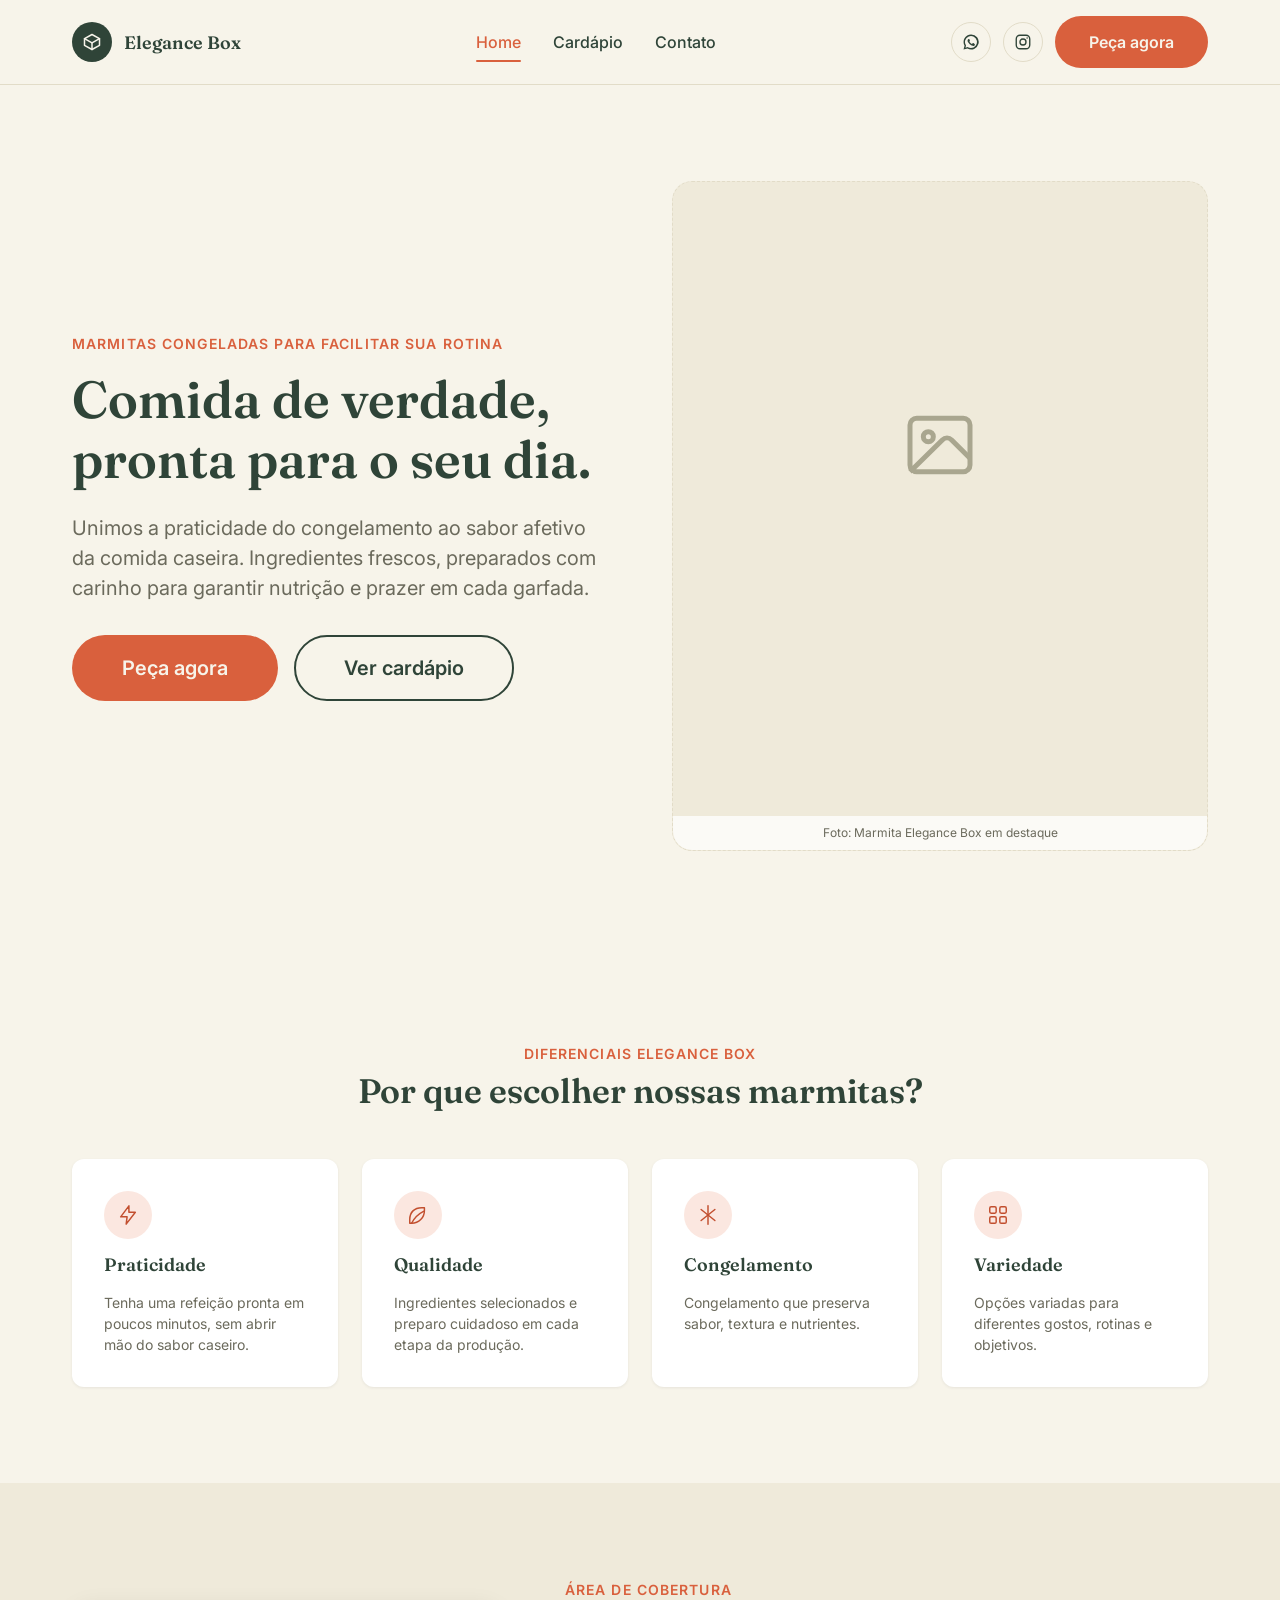
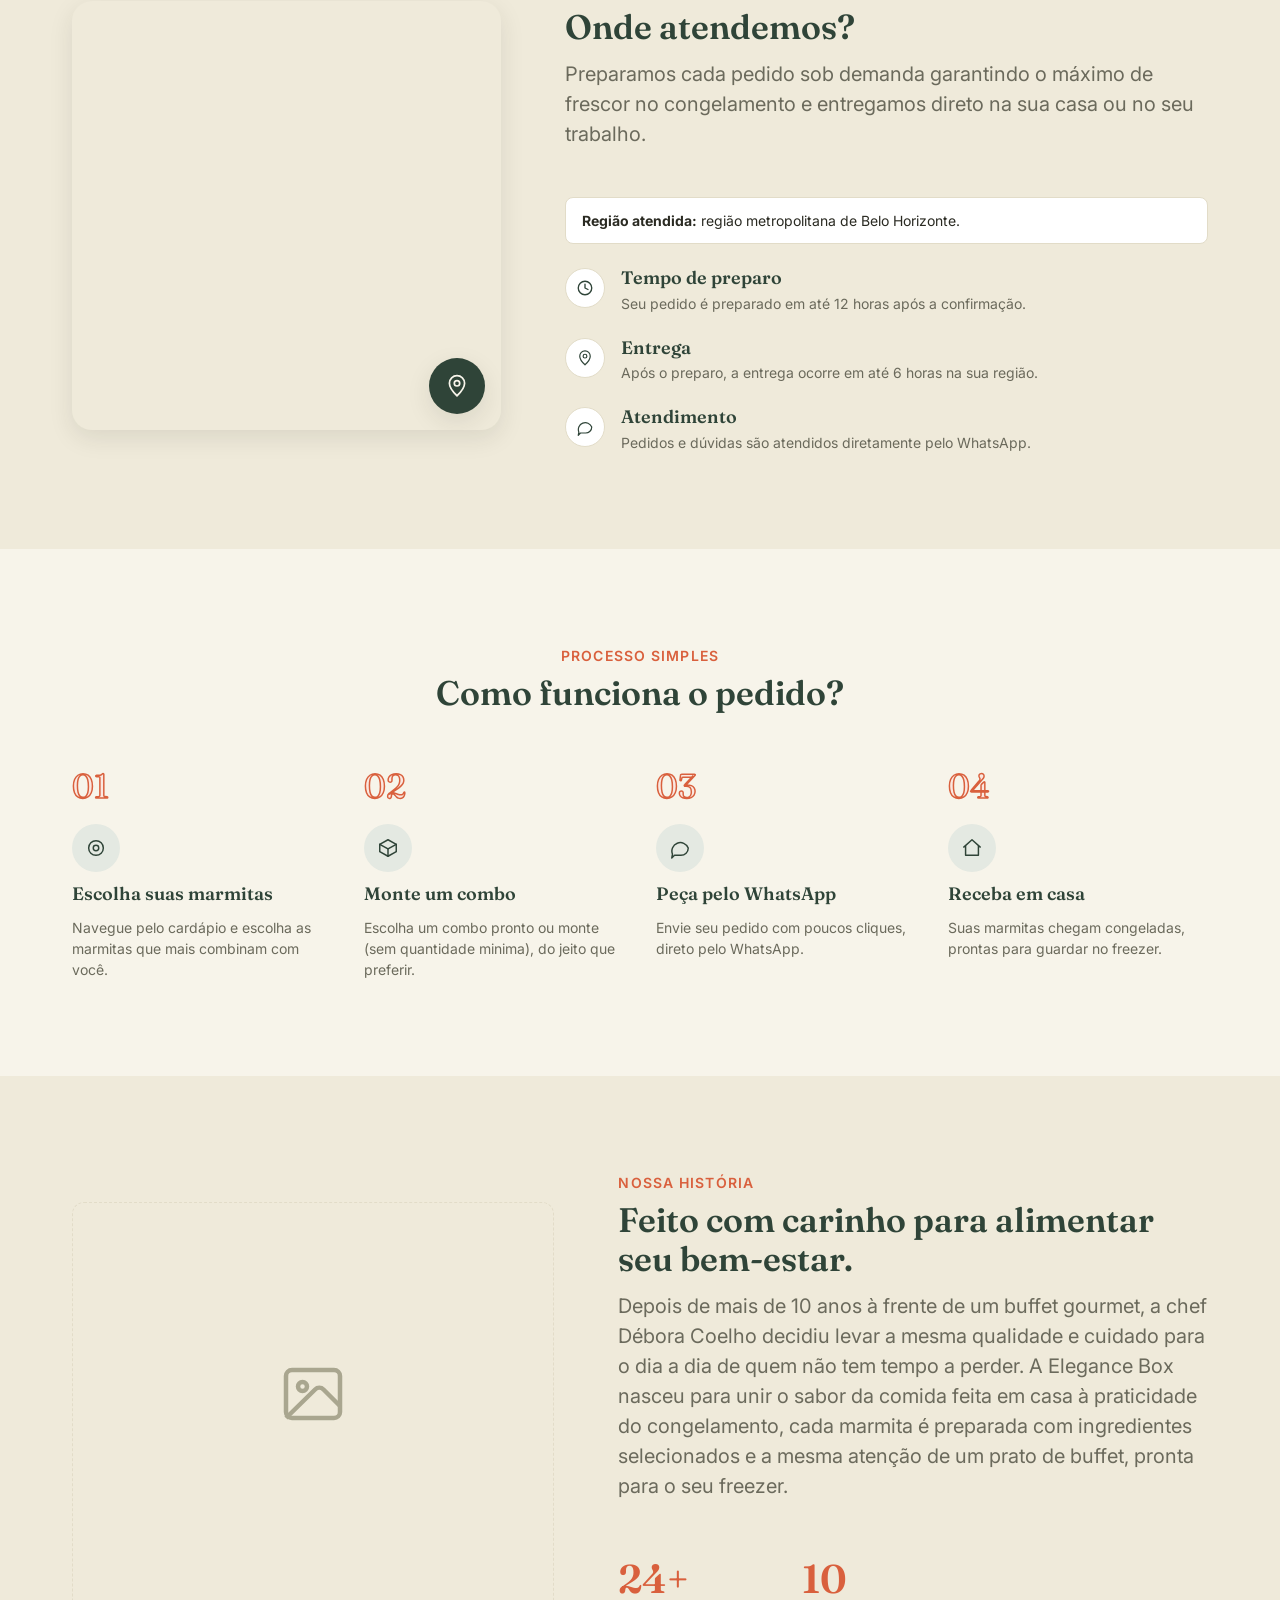
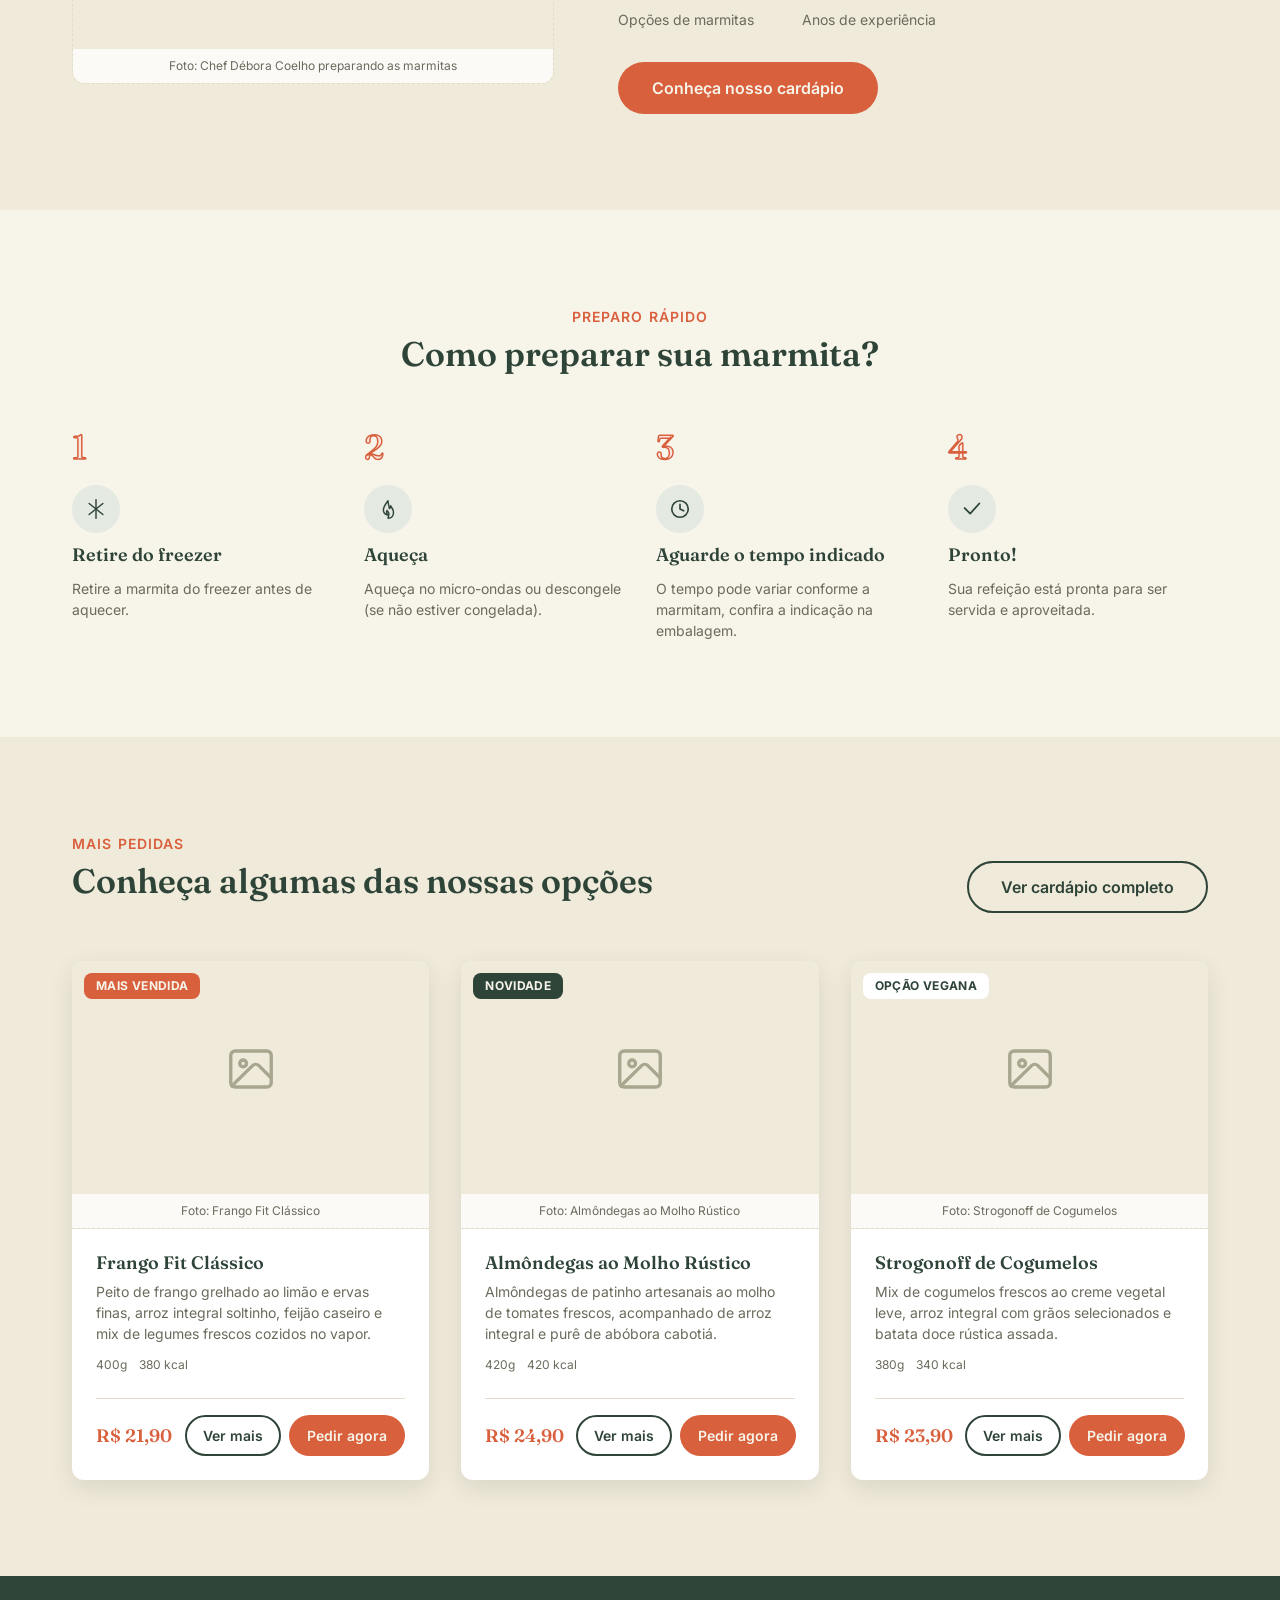
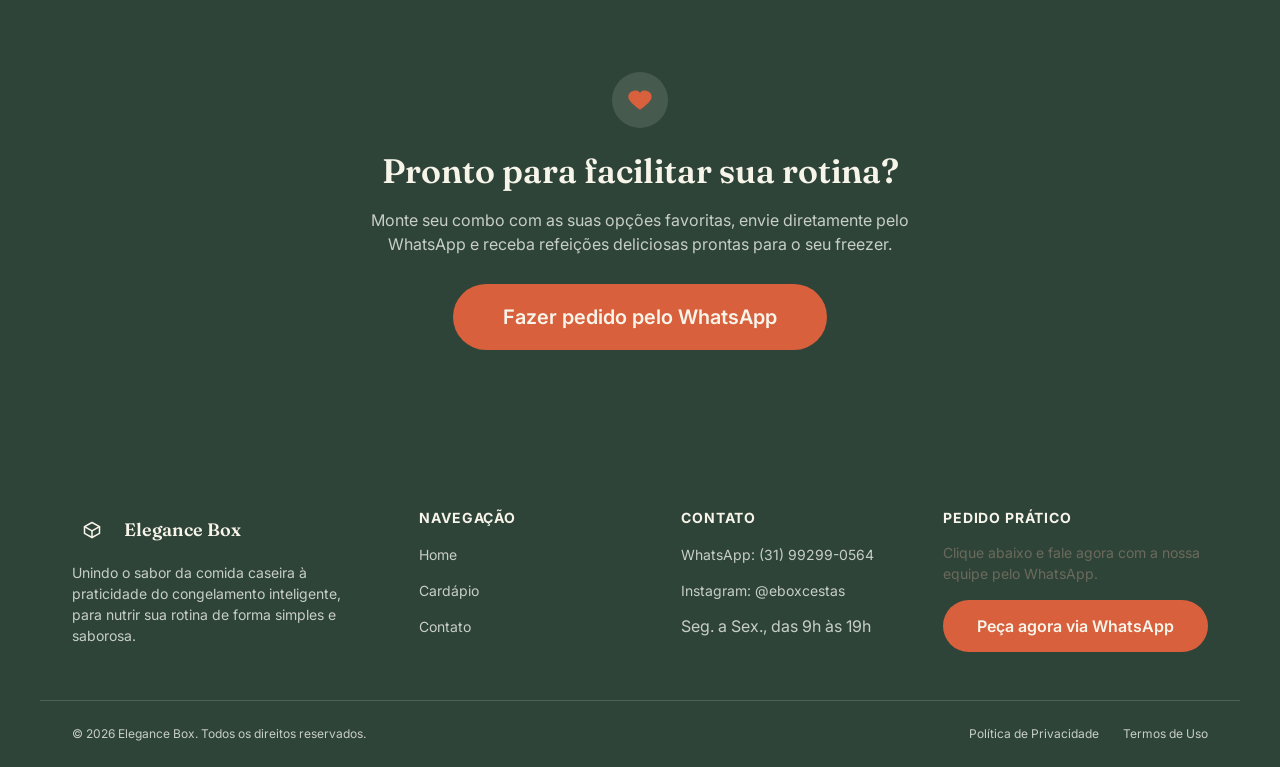
==== index.html @ ef8cdcfc "Inicialização" ====
<!DOCTYPE html>
<html lang="pt-BR">

<head>
  <meta charset="UTF-8" />
  <meta name="viewport" content="width=device-width, initial-scale=1.0" />
  <title>Elegance Box | Marmitas Congeladas Gourmet</title>
  <meta name="description"
    content="Marmitas congeladas gourmet, prontas em minutos. Monte seu combo e peça pelo WhatsApp." />

  <!-- Ícone da aba do navegador: SVG embutido (quadrado verde da marca
         com o glifo da caixa), evita precisar de um arquivo favicon.ico à parte -->
  <link rel="icon" type="image/svg+xml"
    href="data:image/svg+xml,%3Csvg xmlns='http://www.w3.org/2000/svg' viewBox='0 0 24 24'%3E%3Crect width='24' height='24' rx='6' fill='%232F4438'/%3E%3Cpath d='M5 8.5l7-4 7 4-7 4-7-4Z' fill='none' stroke='%23F7F4EA' stroke-width='1.6' stroke-linejoin='round'/%3E%3Cpath d='M5 8.5v7l7 4 7-4v-7' fill='none' stroke='%23F7F4EA' stroke-width='1.6' stroke-linejoin='round'/%3E%3C/svg%3E" />

  <!-- Fontes do projeto: Fraunces (títulos) + Inter (corpo/UI) — ver
         css/variables.css para a definição de --font-display/--font-body -->
  <link rel="preconnect" href="https://fonts.googleapis.com" />
  <link rel="preconnect" href="https://fonts.gstatic.com" crossorigin />
  <link
    href="https://fonts.googleapis.com/css2?family=Fraunces:opsz,wght@9..144,500;9..144,600;9..144,700&family=Inter:wght@400;500;600;700&display=swap"
    rel="stylesheet" />

  <!-- Ordem importa: reset > variáveis > estilos globais > estilos
         específicos da Home -->
  <link rel="stylesheet" href="css/reset.css" />
  <link rel="stylesheet" href="css/variables.css" />
  <link rel="stylesheet" href="css/global.css" />
  <link rel="stylesheet" href="css/home.css" />
</head>

<body>
  <!-- Link de acessibilidade: só aparece quando recebe foco via Tab,
         permitindo pular o header repetido e ir direto para o conteúdo -->
  <a class="skip-link" href="#main-content">Pular para o conteúdo</a>

  <!-- ==================================================================
         HEADER GLOBAL
         Cabeçalho fixo (sticky) com logo, navegação, ícones de contato,
         CTA de pedido e o botão do menu mobile. Este bloco é idêntico nas
         3 páginas do site (index.html / cardapio.html / contato.html); o
         link ativo é aplicado via JS em main.js (EB.nav.highlightActiveLink).
         ================================================================== -->
  <header class="site-header">
    <div class="container site-header__inner">
      <!-- Marca: ícone + nome, sempre linkando para a Home -->
      <a href="index.html" class="logo">
        <span class="logo__icon" aria-hidden="true">
          <svg viewBox="0 0 24 24" fill="none" stroke="currentColor" stroke-width="1.8" stroke-linecap="round"
            stroke-linejoin="round">
            <path d="M3 8l9-5 9 5-9 5-9-5Z" />
            <path d="M3 8v8l9 5 9-5V8" />
            <path d="M12 13v8" />
          </svg>
        </span>
        <span class="logo__text">Elegance Box</span>
      </a>

      <!-- Navegação principal (visível a partir do desktop; escondida em
             tablet/mobile via media query em global.css) -->
      <nav class="site-nav" aria-label="Navegação principal">
        <ul class="site-nav__list">
          <li><a href="index.html" class="nav-link" data-nav-link>Home</a></li>
          <li><a href="cardapio.html" class="nav-link" data-nav-link>Cardápio</a></li>
          <li><a href="contato.html" class="nav-link" data-nav-link>Contato</a></li>
        </ul>
      </nav>

      <!-- Ícones sociais + CTA de pedido (desktop) -->
      <div class="site-header__actions">
        <a class="icon-btn" href="https://wa.me/55992990564" target="_blank" rel="noopener" title="Falar no WhatsApp"
          aria-label="Falar no WhatsApp" data-wa-cta
          data-wa-message="Olá! Gostaria de fazer um pedido de marmitas Elegance Box.">
          <svg viewBox="0 0 24 24" fill="currentColor" aria-hidden="true">
            <path
              d="M12 2a10 10 0 0 0-8.6 15L2 22l5.2-1.4A10 10 0 1 0 12 2Zm0 18a8 8 0 0 1-4.1-1.1l-.3-.2-3 .8.8-2.9-.2-.3A8 8 0 1 1 12 20Zm4.4-5.8c-.2-.1-1.4-.7-1.6-.8-.2-.1-.4-.1-.5.1s-.6.8-.7.9-.3.2-.5.1a6.5 6.5 0 0 1-3.2-2.8c-.2-.4.2-.4.6-1.2.1-.2 0-.4 0-.5s-.5-1.2-.7-1.6-.4-.4-.5-.4h-.5a.9.9 0 0 0-.6.3 2.7 2.7 0 0 0-.8 2 4.7 4.7 0 0 0 1 2.5 10.6 10.6 0 0 0 4.4 3.9c1.6.6 2.2.7 2.7.6a2.3 2.3 0 0 0 1.5-1.1 1.9 1.9 0 0 0 .1-1.1c-.1-.1-.2-.2-.4-.3Z" />
          </svg>
        </a>
        <a class="icon-btn" href="https://www.instagram.com/eboxcestas?utm_source=ig_web_button_share_sheet&igsh=ZDNlZDc0MzIxNw==&igsi=ZDNlZDc0MzIxNw==" target="_blank" rel="noopener"
          title="Ver Instagram" aria-label="Ver Instagram">
          <svg viewBox="0 0 24 24" fill="none" stroke="currentColor" stroke-width="1.8" aria-hidden="true">
            <rect x="3" y="3" width="18" height="18" rx="5" />
            <circle cx="12" cy="12" r="4" />
            <circle cx="17.5" cy="6.5" r="1" fill="currentColor" stroke="none" />
          </svg>
        </a>
        <a class="btn btn--primary" href="https://wa.me/55992990564" target="_blank" rel="noopener" data-wa-cta
          data-wa-message="Olá! Gostaria de fazer um pedido de marmitas Elegance Box.">
          Peça agora
        </a>
      </div>

      <!-- Botão hambúrguer: só visível em tablet/mobile. aria-expanded é
             atualizado via JS (EB.menu, em main.js) conforme o menu abre/fecha -->
      <button type="button" class="mobile-menu-toggle" id="mobileMenuToggle" aria-label="Abrir menu"
        aria-expanded="false" aria-controls="mobileMenu">
        <svg viewBox="0 0 24 24" fill="none" stroke="currentColor" stroke-width="2" stroke-linecap="round"
          aria-hidden="true">
          <line x1="3" y1="6" x2="21" y2="6" />
          <line x1="3" y1="12" x2="21" y2="12" />
          <line x1="3" y1="18" x2="21" y2="18" />
        </svg>
      </button>
    </div>
  </header>

  <main id="main-content">
    <!-- ================================================================
           HERO
           Primeira seção visível da Home: título de impacto, texto de
           apoio, dois CTAs (WhatsApp direto + ver cardápio) e uma foto
           grande da marmita em destaque (placeholder até a foto real).
           ================================================================ -->
    <section class="hero">
      <div class="container hero__inner">
        <div class="hero__content">
          <span class="hero__eyebrow">Marmitas congeladas para facilitar sua rotina</span>
          <h1 class="hero__title">Comida de verdade, pronta para o seu dia.</h1>
          <p class="hero__lead">
            Unimos a praticidade do congelamento ao sabor afetivo da comida caseira. Ingredientes
            frescos, preparados com carinho para garantir nutrição e prazer em cada garfada.
          </p>
          <div class="hero__actions">
            <a class="btn btn--primary btn--lg" href="https://wa.me/55992990564" target="_blank" rel="noopener"
              data-wa-cta data-wa-message="Olá! Gostaria de fazer um pedido de marmitas Elegance Box.">
              Peça agora
            </a>
            <a class="btn btn--outline btn--lg" href="cardapio.html">Ver cardápio</a>
          </div>
        </div>
        <div class="hero__media">
          <div class="media-placeholder media-placeholder--hero">
            <span class="media-placeholder__label">Foto: Marmita Elegance Box em destaque</span>
          </div>
        </div>
      </div>
    </section>

    <!-- ================================================================
           BENEFÍCIOS
           4 cards curtos reforçando os principais diferenciais da marca,
           logo após o Hero — reduz a "distância" entre o interesse do
           usuário e o entendimento do porquê escolher a Elegance Box.
           ================================================================ -->
    <section class="section benefits">
      <div class="container">
        <div class="section-header section-header--center">
          <span class="section-header__eyebrow">Diferenciais Elegance Box</span>
          <h2 class="section-header__title">Por que escolher nossas marmitas?</h2>
        </div>

        <div class="benefits__grid">
          <article class="benefit-card">
            <span class="benefit-card__icon" aria-hidden="true">
              <svg viewBox="0 0 24 24" fill="none" stroke="currentColor" stroke-width="1.6" stroke-linecap="round"
                stroke-linejoin="round">
                <polygon points="13 2 4 14 11 14 10 22 20 9 13 9 13 2" />
              </svg>
            </span>
            <h3 class="benefit-card__title">Praticidade</h3>
            <p class="benefit-card__text">Tenha uma refeição pronta em poucos minutos, sem abrir mão do sabor caseiro.
            </p>
          </article>

          <article class="benefit-card">
            <span class="benefit-card__icon" aria-hidden="true">
              <svg viewBox="0 0 24 24" fill="none" stroke="currentColor" stroke-width="1.6" stroke-linecap="round"
                stroke-linejoin="round">
                <path d="M5 21c8 0 14-6 14-14V4h-3C8 4 3 9 3 17v4Z" />
                <path d="M5 21c3-6 7-10 13-13" />
              </svg>
            </span>
            <h3 class="benefit-card__title">Qualidade</h3>
            <p class="benefit-card__text">Ingredientes selecionados e preparo cuidadoso em cada etapa da produção.</p>
          </article>

          <article class="benefit-card">
            <span class="benefit-card__icon" aria-hidden="true">
              <svg viewBox="0 0 24 24" fill="none" stroke="currentColor" stroke-width="1.6" stroke-linecap="round">
                <line x1="12" y1="2" x2="12" y2="22" />
                <line x1="4.5" y1="6" x2="19.5" y2="18" />
                <line x1="19.5" y1="6" x2="4.5" y2="18" />
              </svg>
            </span>
            <h3 class="benefit-card__title">Congelamento</h3>
            <p class="benefit-card__text">Congelamento que preserva sabor, textura e nutrientes.</p>
          </article>

          <article class="benefit-card">
            <span class="benefit-card__icon" aria-hidden="true">
              <svg viewBox="0 0 24 24" fill="none" stroke="currentColor" stroke-width="1.6" stroke-linecap="round"
                stroke-linejoin="round">
                <rect x="3" y="3" width="7" height="7" rx="1.5" />
                <rect x="14" y="3" width="7" height="7" rx="1.5" />
                <rect x="3" y="14" width="7" height="7" rx="1.5" />
                <rect x="14" y="14" width="7" height="7" rx="1.5" />
              </svg>
            </span>
            <h3 class="benefit-card__title">Variedade</h3>
            <p class="benefit-card__text">Opções variadas para diferentes gostos, rotinas e objetivos.</p>
          </article>
        </div>
      </div>
    </section>

    <!-- ================================================================
           ONDE ATENDEMOS
           Explica a região de cobertura e os prazos de preparo/entrega.
           O bloco ilustrativo à esquerda é decorativo (não uma foto real),
           por isso é construído com CSS/SVG em vez de media-placeholder.
           ================================================================ -->
    <section class="section section--alt coverage">
      <div class="container coverage__inner">
        <div class="coverage__map">
          <!-- Mapa real da região atendida, via embed público do Google
               Maps (não exige chave de API nem cadastro). Para trocar a
               região exibida, basta editar o texto depois de "q=" na URL
               abaixo. -->
          <iframe
            class="coverage__map-frame"
            src="https://maps.google.com/maps?q=Regi%C3%A3o%20Metropolitana%20de%20Belo%20Horizonte%2C%20MG&z=10&output=embed"
            title="Mapa da região metropolitana de Belo Horizonte, área atendida pela Elegance Box"
            loading="lazy"
            referrerpolicy="no-referrer-when-downgrade"
          ></iframe>
          <span class="coverage__pin" aria-hidden="true">
            <svg viewBox="0 0 24 24" fill="none" stroke="currentColor" stroke-width="1.6" stroke-linecap="round"
              stroke-linejoin="round">
              <path d="M12 21s-7-6.5-7-11.5A7 7 0 0 1 19 9.5C19 14.5 12 21 12 21Z" />
              <circle cx="12" cy="9.5" r="2.5" />
            </svg>
          </span>
        </div>

        <div class="coverage__content">
          <div class="section-header">
            <span class="section-header__eyebrow">Área de Cobertura</span>
            <h2 class="section-header__title">Onde atendemos?</h2>
            <p class="section-header__subtitle">
              Preparamos cada pedido sob demanda garantindo o máximo de frescor no congelamento e entregamos
              direto na sua casa ou no seu trabalho.
            </p>
          </div>

          <!-- Placeholder: região a confirmar com o cliente antes da publicação -->
          <p class="coverage__region">
            <strong>Região atendida:</strong> região metropolitana de Belo Horizonte.
          </p>

          <div class="coverage__info-grid">
            <div class="coverage__info-item">
              <span class="coverage__info-icon" aria-hidden="true">
                <svg viewBox="0 0 24 24" fill="none" stroke="currentColor" stroke-width="1.8" stroke-linecap="round"
                  stroke-linejoin="round">
                  <circle cx="12" cy="12" r="9" />
                  <polyline points="12 7 12 12 16 14" />
                </svg>
              </span>
              <div>
                <h3 class="coverage__info-title">Tempo de preparo</h3>
                <p class="coverage__info-text">Seu pedido é preparado em até 12 horas após a confirmação.</p>
              </div>
            </div>

            <div class="coverage__info-item">
              <span class="coverage__info-icon" aria-hidden="true">
                <svg viewBox="0 0 24 24" fill="none" stroke="currentColor" stroke-width="1.6" stroke-linecap="round"
                  stroke-linejoin="round">
                  <path d="M12 21s-7-6.5-7-11.5A7 7 0 0 1 19 9.5C19 14.5 12 21 12 21Z" />
                  <circle cx="12" cy="9.5" r="2.5" />
                </svg>
              </span>
              <div>
                <h3 class="coverage__info-title">Entrega</h3>
                <p class="coverage__info-text">Após o preparo, a entrega ocorre em até 6 horas na sua região.</p>
              </div>
            </div>

            <div class="coverage__info-item">
              <span class="coverage__info-icon" aria-hidden="true">
                <svg viewBox="0 0 24 24" fill="none" stroke="currentColor" stroke-width="1.6" stroke-linecap="round"
                  stroke-linejoin="round">
                  <path d="M21 12a8 8 0 0 1-8 8H6l-3 3 .8-4.2A8 8 0 1 1 21 12Z" />
                </svg>
              </span>
              <div>
                <h3 class="coverage__info-title">Atendimento</h3>
                <p class="coverage__info-text">Pedidos e dúvidas são atendidos diretamente pelo <a
                    href="URL_AQUI">WhatsApp</a>.</p>
              </div>
            </div>
          </div>
        </div>
      </div>
    </section>

    <!-- ================================================================
           COMO FUNCIONA
           4 passos numerados explicando o processo de compra, para reduzir
           qualquer dúvida do usuário sobre "como eu compro isso".
           ================================================================ -->
    <section class="section how-it-works">
      <div class="container">
        <div class="section-header section-header--center">
          <span class="section-header__eyebrow">Processo Simples</span>
          <h2 class="section-header__title">Como funciona o pedido?</h2>
        </div>

        <div class="steps-grid">
          <article class="step-card">
            <span class="step-card__number" aria-hidden="true">01</span>
            <span class="step-card__icon" aria-hidden="true">
              <svg viewBox="0 0 24 24" fill="none" stroke="currentColor" stroke-width="1.6" stroke-linecap="round"
                stroke-linejoin="round">
                <circle cx="12" cy="12" r="8" />
                <circle cx="12" cy="12" r="3" />
              </svg>
            </span>
            <h3 class="step-card__title">Escolha suas marmitas</h3>
            <p class="step-card__text">Navegue pelo cardápio e escolha as marmitas que mais combinam com você.</p>
          </article>

          <article class="step-card">
            <span class="step-card__number" aria-hidden="true">02</span>
            <span class="step-card__icon" aria-hidden="true">
              <svg viewBox="0 0 24 24" fill="none" stroke="currentColor" stroke-width="1.6" stroke-linecap="round"
                stroke-linejoin="round">
                <path d="M3 8l9-5 9 5-9 5-9-5Z" />
                <path d="M3 8v8l9 5 9-5V8" />
                <path d="M12 13v8" />
              </svg>
            </span>
            <h3 class="step-card__title">Monte um combo</h3>
            <p class="step-card__text">Escolha um combo pronto ou monte (sem quantidade minima), do jeito que preferir.
            </p>
          </article>

          <article class="step-card">
            <span class="step-card__number" aria-hidden="true">03</span>
            <span class="step-card__icon" aria-hidden="true">
              <svg viewBox="0 0 24 24" fill="none" stroke="currentColor" stroke-width="1.6" stroke-linecap="round"
                stroke-linejoin="round">
                <path d="M21 12a8 8 0 0 1-8 8H6l-3 3 .8-4.2A8 8 0 1 1 21 12Z" />
              </svg>
            </span>
            <h3 class="step-card__title">Peça pelo WhatsApp</h3>
            <p class="step-card__text">Envie seu pedido com poucos cliques, direto pelo WhatsApp.</p>
          </article>

          <article class="step-card">
            <span class="step-card__number" aria-hidden="true">04</span>
            <span class="step-card__icon" aria-hidden="true">
              <svg viewBox="0 0 24 24" fill="none" stroke="currentColor" stroke-width="1.6" stroke-linecap="round"
                stroke-linejoin="round">
                <path d="M3 11l9-8 9 8" />
                <path d="M5 10v10h14V10" />
              </svg>
            </span>
            <h3 class="step-card__title">Receba em casa</h3>
            <p class="step-card__text">Suas marmitas chegam congeladas, prontas para guardar no freezer.</p>
          </article>
        </div>
      </div>
    </section>

    <!-- ================================================================
           SOBRE A MARCA
           História da Elegance Box + indicadores numéricos + CTA para o
           cardápio. Foto ilustrativa em placeholder.
           ================================================================ -->
    <section class="section section--alt about">
      <div class="container about__inner">
        <div class="about__media">
          <div class="media-placeholder media-placeholder--square">
            <span class="media-placeholder__label">Foto: Chef Débora Coelho preparando as marmitas</span>
          </div>
        </div>

        <div class="about__content">
          <div class="section-header">
            <span class="section-header__eyebrow">Nossa História</span>
            <h2 class="section-header__title">Feito com carinho para alimentar seu bem-estar.</h2>
            <p class="section-header__subtitle">
              Depois de mais de 10 anos à frente de um buffet gourmet, a chef Débora Coelho decidiu levar a mesma
              qualidade e cuidado para o dia a dia de quem não tem tempo a perder. A Elegance Box nasceu para unir o
              sabor da comida feita em casa à praticidade do congelamento, cada marmita é preparada com
              ingredientes selecionados e a mesma atenção de um prato de buffet, pronta para o seu freezer.
            </p>
          </div>

          <div class="about__stats">
            <div class="about__stat">
              <span class="about__stat-number">24+</span>
              <span class="about__stat-label">Opções de marmitas</span>
            </div>
            <div class="about__stat">
              <span class="about__stat-number">10</span>
              <span class="about__stat-label">Anos de experiência</span>
            </div>
          </div>

          <a class="btn btn--primary" href="cardapio.html">Conheça nosso cardápio</a>
        </div>
      </div>
    </section>

    <!-- ================================================================
           COMO PREPARAR
           Explica visualmente o passo a passo de preparo (retirar do
           freezer, aquecer, aguardar, servir).
           ================================================================ -->
    <section class="section how-to-prepare">
      <div class="container">
        <div class="section-header section-header--center">
          <span class="section-header__eyebrow">Preparo Rápido</span>
          <h2 class="section-header__title">Como preparar sua marmita?</h2>
        </div>

        <div class="steps-grid">
          <article class="step-card">
            <span class="step-card__number" aria-hidden="true">1</span>
            <span class="step-card__icon" aria-hidden="true">
              <svg viewBox="0 0 24 24" fill="none" stroke="currentColor" stroke-width="1.6" stroke-linecap="round">
                <line x1="12" y1="2" x2="12" y2="22" />
                <line x1="4.5" y1="6" x2="19.5" y2="18" />
                <line x1="19.5" y1="6" x2="4.5" y2="18" />
              </svg>
            </span>
            <h3 class="step-card__title">Retire do freezer</h3>
            <p class="step-card__text">Retire a marmita do freezer antes de aquecer.</p>
          </article>

          <article class="step-card">
            <span class="step-card__number" aria-hidden="true">2</span>
            <span class="step-card__icon" aria-hidden="true">
              <svg viewBox="0 0 24 24" fill="none" stroke="currentColor" stroke-width="1.6" stroke-linecap="round"
                stroke-linejoin="round">
                <path
                  d="M12 22c4 0 6-3 6-6.5 0-3-2-4.5-3-7 0 2-1.5 3-1.5 3C13 8 12 6 12 3c-2 3-5 6-5 10a5 5 0 0 0 5 5.5c-1.5-1-2-3-1-5 .5 1.5 2 2 2 3.5S12 22 12 22Z" />
              </svg>
            </span>
            <h3 class="step-card__title">Aqueça</h3>
            <p class="step-card__text">Aqueça no micro-ondas ou descongele (se não estiver congelada).</p>
          </article>

          <article class="step-card">
            <span class="step-card__number" aria-hidden="true">3</span>
            <span class="step-card__icon" aria-hidden="true">
              <svg viewBox="0 0 24 24" fill="none" stroke="currentColor" stroke-width="1.8" stroke-linecap="round"
                stroke-linejoin="round">
                <circle cx="12" cy="12" r="9" />
                <polyline points="12 7 12 12 16 14" />
              </svg>
            </span>
            <h3 class="step-card__title">Aguarde o tempo indicado</h3>
            <p class="step-card__text">O tempo pode variar conforme a marmitam, confira a indicação na embalagem.</p>
          </article>

          <article class="step-card">
            <span class="step-card__number" aria-hidden="true">4</span>
            <span class="step-card__icon" aria-hidden="true">
              <svg viewBox="0 0 24 24" fill="none" stroke="currentColor" stroke-width="2" stroke-linecap="round"
                stroke-linejoin="round">
                <polyline points="20 6 10 17 4 11" />
              </svg>
            </span>
            <h3 class="step-card__title">Pronto!</h3>
            <p class="step-card__text">Sua refeição está pronta para ser servida e aproveitada.</p>
          </article>
        </div>
      </div>
    </section>

    <!-- ================================================================
           DESTAQUE DO CARDÁPIO
           3 marmitas em destaque, renderizadas via JS a partir da mesma
           lista de produtos usada na página Cardápio (ver js/home.js) —
           assim um preço/descrição só precisa ser atualizado em um lugar.
           ================================================================ -->
    <section class="section section--alt featured-products">
      <div class="container">
        <div class="section-header section-header--with-action">
          <div>
            <span class="section-header__eyebrow">Mais Pedidas</span>
            <h2 class="section-header__title">Conheça algumas das nossas opções</h2>
          </div>
          <a class="btn btn--outline" href="cardapio.html">Ver cardápio completo</a>
        </div>

        <!-- Preenchido dinamicamente por home.js -->
        <div class="featured-products__grid" id="featuredProductsGrid"></div>
      </div>
    </section>

    <!-- ================================================================
           CTA FINAL
           Última seção antes do footer, com o maior contraste visual da
           página (fundo verde escuro) para maximizar a conversão para o
           WhatsApp antes do usuário sair da Home.
           ================================================================ -->
    <section class="section section--dark final-cta">
      <div class="container final-cta__inner">
        <span class="final-cta__icon" aria-hidden="true">
          <svg viewBox="0 0 24 24" fill="currentColor">
            <path
              d="M12 21s-7.5-4.9-10.1-9.4C.4 8.6 1.7 5 5 4a5 5 0 0 1 7 1.6A5 5 0 0 1 19 4c3.3 1 4.6 4.6 3.1 7.6C19.5 16.1 12 21 12 21Z" />
          </svg>
        </span>
        <h2>Pronto para facilitar sua rotina?</h2>
        <p>
          Monte seu combo com as suas opções favoritas, envie diretamente pelo WhatsApp e receba refeições
          deliciosas prontas para o seu freezer.
        </p>
        <a class="btn btn--primary btn--lg" href="https://wa.me/55992990564" target="_blank" rel="noopener"
          data-wa-cta data-wa-message="Olá! Gostaria de fazer um pedido de marmitas Elegance Box.">
          Fazer pedido pelo WhatsApp
        </a>
      </div>
    </section>
  </main>

  <!-- ==================================================================
         FOOTER GLOBAL
         Presente em todas as páginas: marca, navegação, contato, CTA de
         pedido e a barra inferior com direitos autorais.
         ================================================================== -->
  <footer class="site-footer">
    <div class="container site-footer__grid">
      <!-- Bloco 1: marca -->
      <div class="footer-block">
        <a href="index.html" class="logo">
          <span class="logo__icon" aria-hidden="true">
            <svg viewBox="0 0 24 24" fill="none" stroke="currentColor" stroke-width="1.8" stroke-linecap="round"
              stroke-linejoin="round">
              <path d="M3 8l9-5 9 5-9 5-9-5Z" />
              <path d="M3 8v8l9 5 9-5V8" />
              <path d="M12 13v8" />
            </svg>
          </span>
          <span class="logo__text">Elegance Box</span>
        </a>
        <p class="footer-block__description">
          Unindo o sabor da comida caseira à praticidade do congelamento inteligente, para nutrir sua rotina de
          forma simples e saborosa.
        </p>
      </div>

      <!-- Bloco 2: navegação -->
      <div class="footer-block">
        <h3 class="footer-block__title">Navegação</h3>
        <ul class="footer-block__list">
          <li><a href="index.html">Home</a></li>
          <li><a href="cardapio.html">Cardápio</a></li>
          <li><a href="contato.html">Contato</a></li>
        </ul>
      </div>

      <!-- Bloco 3: contato -->
      <div class="footer-block">
        <h3 class="footer-block__title">Contato</h3>
        <ul class="footer-block__list">
          <li>
            <a href="https://wa.me/55992990564" target="_blank" rel="noopener" data-wa-cta
              data-wa-message="Olá! Gostaria de fazer um pedido de marmitas Elegance Box.">WhatsApp: (31) 99299-0564</a>
          </li>
          <li><a href="https://www.instagram.com/eboxcestas?utm_source=ig_web_button_share_sheet&igsh=ZDNlZDc0MzIxNw==&igsi=ZDNlZDc0MzIxNw==" target="_blank" rel="noopener">Instagram:
              @eboxcestas</a></li>
          <li>Seg. a Sex., das 9h às 19h</li>
        </ul>
      </div>

      <!-- Bloco 4: pedido -->
      <div class="footer-block">
        <h3 class="footer-block__title">Pedido Prático</h3>
        <p class="footer-block__text">Clique abaixo e fale agora com a nossa equipe pelo WhatsApp.</p>
        <a class="btn btn--primary" href="https://wa.me/55992990564" target="_blank" rel="noopener" data-wa-cta
          data-wa-message="Olá! Gostaria de fazer um pedido de marmitas Elegance Box.">
          Peça agora via WhatsApp
        </a>
      </div>
    </div>

    <!-- Barra inferior: direitos autorais + links legais placeholder -->
    <div class="container site-footer__bottom">
      <span>&copy; <span id="currentYear">2026</span> Elegance Box. Todos os direitos reservados.</span>
      <div class="site-footer__bottom-links">
        <a href="#">Política de Privacidade</a>
        <a href="#">Termos de Uso</a>
      </div>
    </div>
  </footer>

  <!-- ==================================================================
         MENU MOBILE
         Painel fullscreen exibido ao clicar no botão hambúrguer do
         header, em telas de tablet/mobile. Controlado por EB.menu (main.js).
         ================================================================== -->
  <div class="mobile-menu" id="mobileMenu" aria-hidden="true">
    <div class="mobile-menu__header">
      <a href="index.html" class="logo">
        <span class="logo__icon" aria-hidden="true">
          <svg viewBox="0 0 24 24" fill="none" stroke="currentColor" stroke-width="1.8" stroke-linecap="round"
            stroke-linejoin="round">
            <path d="M3 8l9-5 9 5-9 5-9-5Z" />
            <path d="M3 8v8l9 5 9-5V8" />
            <path d="M12 13v8" />
          </svg>
        </span>
        <span class="logo__text">Elegance Box</span>
      </a>
      <button type="button" class="icon-btn mobile-menu__close" id="mobileMenuClose" aria-label="Fechar menu">
        <svg viewBox="0 0 24 24" fill="none" stroke="currentColor" stroke-width="2" stroke-linecap="round"
          aria-hidden="true">
          <line x1="5" y1="5" x2="19" y2="19" />
          <line x1="19" y1="5" x2="5" y2="19" />
        </svg>
      </button>
    </div>

    <div class="mobile-menu__body">
      <nav class="mobile-menu__nav" aria-label="Navegação mobile">
        <a href="index.html" class="nav-link" data-nav-link>Home</a>
        <a href="cardapio.html" class="nav-link" data-nav-link>Cardápio</a>
        <a href="contato.html" class="nav-link" data-nav-link>Contato</a>
      </nav>

      <hr class="mobile-menu__divider" />

      <div class="mobile-menu__actions">
        <a class="btn btn--primary btn--block" href="https://wa.me/55992990564" target="_blank" rel="noopener"
          data-wa-cta data-wa-message="Olá! Gostaria de fazer um pedido de marmitas Elegance Box.">
          Peça agora
        </a>
        <div class="mobile-menu__socials">
          <a class="icon-btn" href="https://wa.me/55992990564" target="_blank" rel="noopener"
            aria-label="Falar no WhatsApp" data-wa-cta
            data-wa-message="Olá! Gostaria de fazer um pedido de marmitas Elegance Box.">
            <svg viewBox="0 0 24 24" fill="currentColor" aria-hidden="true">
              <path
                d="M12 2a10 10 0 0 0-8.6 15L2 22l5.2-1.4A10 10 0 1 0 12 2Zm0 18a8 8 0 0 1-4.1-1.1l-.3-.2-3 .8.8-2.9-.2-.3A8 8 0 1 1 12 20Zm4.4-5.8c-.2-.1-1.4-.7-1.6-.8-.2-.1-.4-.1-.5.1s-.6.8-.7.9-.3.2-.5.1a6.5 6.5 0 0 1-3.2-2.8c-.2-.4.2-.4.6-1.2.1-.2 0-.4 0-.5s-.5-1.2-.7-1.6-.4-.4-.5-.4h-.5a.9.9 0 0 0-.6.3 2.7 2.7 0 0 0-.8 2 4.7 4.7 0 0 0 1 2.5 10.6 10.6 0 0 0 4.4 3.9c1.6.6 2.2.7 2.7.6a2.3 2.3 0 0 0 1.5-1.1 1.9 1.9 0 0 0 .1-1.1c-.1-.1-.2-.2-.4-.3Z" />
            </svg>
          </a>
          <a class="icon-btn" href="https://www.instagram.com/eboxcestas?utm_source=ig_web_button_share_sheet&igsh=ZDNlZDc0MzIxNw==&igsi=ZDNlZDc0MzIxNw==" target="_blank" rel="noopener"
            aria-label="Ver Instagram">
            <svg viewBox="0 0 24 24" fill="none" stroke="currentColor" stroke-width="1.8" aria-hidden="true">
              <rect x="3" y="3" width="18" height="18" rx="5" />
              <circle cx="12" cy="12" r="4" />
              <circle cx="17.5" cy="6.5" r="1" fill="currentColor" stroke="none" />
            </svg>
          </a>
        </div>
      </div>
    </div>
  </div>

  <!-- Scripts: data.js precisa carregar antes de main.js/home.js, pois
         ambos leem EB.data -->
  <script src="js/data.js"></script>
  <script src="js/main.js"></script>
  <script src="js/home.js"></script>
</body>

</html>
---- css/variables.css ----
/* ==========================================================================
   VARIABLES.CSS
   Design Tokens do site Elegance Box.
   Objetivo: centralizar TODAS as decisões visuais (cores, fontes, espaços,
   bordas, sombras, transições) em um único lugar. Qualquer ajuste de marca
   (ex: trocar a cor de destaque, trocar a fonte) deve ser feito aqui, e se
   propaga automaticamente para o site inteiro, já que os outros arquivos
   .css sempre consomem essas variáveis em vez de valores "soltos".

   BREAKPOINTS DO PROJETO (documentados aqui porque CSS custom properties
   não podem ser usadas dentro de @media, então os números abaixo precisam
   ser repetidos manualmente nas media queries de cada arquivo):
     - Desktop: a partir de 1200px (estilo "base", sem media query)
     - Tablet:  de 768px até 1199px  → @media (max-width: 1199px)
     - Mobile:  abaixo de 768px      → @media (max-width: 767px)
   ========================================================================== */

:root {
  /* ------------------------------------------------------------------
     CORES — PALETA DE MARCA
     Paleta inspirada em alimentação/qualidade: fundo em tom de marfim
     (aconchegante, remete a embalagem/papel kraft), verde floresta como
     cor primária (natural, orgânico, confiança) e terracota como cor de
     destaque para todas as chamadas de ação (contraste alto, aparece bem
     sobre o fundo claro sem parecer um site "tecnológico" genérico).
     ------------------------------------------------------------------ */
  --color-bg: #f7f4ea; /* fundo principal das páginas (marfim quente) */
  --color-bg-alt: #efeada; /* fundo de seções alternadas / cards sobre --color-bg */
  --color-surface: #ffffff; /* superfície de cards e modais, "flutuando" sobre o fundo creme */

  --color-primary: #2f4438; /* verde floresta: header, footer, títulos, ícones padrão */
  --color-primary-dark: #22332a; /* variação mais escura, usada em hover de elementos primários */
  --color-primary-soft: #e4e9e2; /* verde bem clarinho, usado em fundos de ícone/hover sutil */

  --color-accent: #d9603d; /* terracota: CTAs, preços, badges de destaque, estado ativo */
  --color-accent-dark: #c24f2f; /* terracota escurecido, usado no hover dos botões de destaque */
  --color-accent-soft: #fbe7e0; /* terracota bem clarinho, usado em fundo de badge/alerta leve */

  --color-text: #2a2a22; /* texto principal (títulos e corpo de texto) */
  --color-text-muted: #6b6a5c; /* texto secundário (descrições, legendas, metadados) */
  --color-text-on-dark: #f7f4ea; /* texto usado sobre fundos escuros (header/footer/CTA final) */
  --color-text-on-dark-muted: #c7cec8; /* texto secundário sobre fundo escuro */

  --color-border: #e2dcc8; /* bordas sutis de cards, inputs e divisórias */
  --color-border-on-dark: rgba(247, 244, 234, 0.16); /* divisórias sobre fundo escuro */

  --color-success: #4c7a56; /* feedback positivo (ex: economia em combos) */
  --color-alert: #c24f2f; /* feedback de alerta (reaproveita o tom de terracota escuro) */

  --color-overlay: rgba(34, 51, 42, 0.55); /* fundo escurecido atrás de modais/menu mobile */

  /* ------------------------------------------------------------------
     TIPOGRAFIA
     Fraunces (serifada, com personalidade) para títulos/display — traz a
     sofisticação e o "afeto" pedidos no briefing. Inter (sans-serif, alta
     legibilidade) para texto corrido, navegação, preços e botões.
     Carregadas via Google Fonts no <head> de cada página HTML.
     ------------------------------------------------------------------ */
  --font-display: "Fraunces", Georgia, serif;
  --font-body: "Inter", -apple-system, Segoe UI, sans-serif;

  /* Escala de tamanhos de fonte. Usa rem (relativo à fonte raiz do
     navegador, tipicamente 16px) para respeitar configurações de
     acessibilidade do usuário (zoom de texto do navegador/SO). */
  --text-display: 3.25rem; /* título hero da Home */
  --text-h1: 2.5rem; /* título principal de página (Cardápio, Contato) */
  --text-h2: 2.125rem; /* título de seção */
  --text-h3: 1.5rem; /* subtítulo de seção / título de card grande */
  --text-h4: 1.125rem; /* título de card pequeno */
  --text-lead: 1.25rem; /* texto de apoio logo abaixo de títulos grandes */
  --text-body: 1rem; /* texto corrido padrão */
  --text-small: 0.875rem; /* metadados, descrições de card, legendas */
  --text-caption: 0.75rem; /* selos, rótulos pequenos, notas de rodapé de tabela */

  --leading-tight: 1.15; /* line-height apertado, usado em títulos grandes */
  --leading-normal: 1.5; /* line-height padrão para texto corrido */

  /* ------------------------------------------------------------------
     ESPAÇAMENTO
     Escala baseada em múltiplos de 4px. Usar sempre estas variáveis (em
     vez de valores soltos como "17px") mantém o ritmo vertical/horizontal
     do site consistente entre seções e componentes diferentes.
     ------------------------------------------------------------------ */
  --space-1: 0.25rem; /* 4px  — ajustes finos (ex: gap entre ícone e texto) */
  --space-2: 0.5rem; /* 8px  — espaçamento mínimo entre elementos relacionados */
  --space-3: 0.75rem; /* 12px — padding interno de botões/badges */
  --space-4: 1rem; /* 16px — espaçamento padrão entre elementos de um card */
  --space-5: 1.5rem; /* 24px — padding interno de cards e modais */
  --space-6: 2rem; /* 32px — espaço entre blocos dentro de uma seção */
  --space-7: 3rem; /* 48px — espaço entre o título de uma seção e seu conteúdo */
  --space-8: 4rem; /* 64px — padding vertical padrão de uma seção completa */
  --space-9: 6rem; /* 96px — padding vertical de seções de destaque (hero, CTA final) */

  /* ------------------------------------------------------------------
     LAYOUT
     ------------------------------------------------------------------ */
  --container-width: 1200px; /* largura máxima do conteúdo, conforme briefing (1200–1280px) */
  --container-padding: 2rem; /* respiro lateral mínimo do container em telas grandes */

  /* ------------------------------------------------------------------
     BORDAS E SOMBRAS
     Cantos levemente arredondados (nunca "pill" nos cards, para manter a
     aparência elegante/sofisticada) e sombras suaves, nunca fortes,
     conforme pedido no briefing ("evitar sombras muito fortes").
     ------------------------------------------------------------------ */
  --radius-sm: 8px; /* botões, badges, inputs */
  --radius-md: 12px; /* cards */
  --radius-lg: 20px; /* modais, blocos grandes de imagem */
  --radius-full: 999px; /* elementos circulares/pill (botão CTA, ícone social) */

  --shadow-sm: 0 1px 3px rgba(42, 42, 34, 0.08);
  --shadow-md: 0 8px 24px rgba(42, 42, 34, 0.1);
  --shadow-lg: 0 24px 48px rgba(42, 42, 34, 0.18);

  /* ------------------------------------------------------------------
     TRANSIÇÕES
     Duração única para todas as microinterações (hover, foco, abertura de
     modal) — mantém a sensação de resposta do site consistente e evita
     animações longas/exageradas (pedido explícito do briefing).
     ------------------------------------------------------------------ */
  --transition-fast: 150ms ease;
  --transition-base: 250ms ease;

  /* ------------------------------------------------------------------
     CAMADAS (z-index)
     Escala centralizada para evitar "guerra de z-index" entre header
     fixo, menu mobile e modais.
     ------------------------------------------------------------------ */
  --z-header: 100;
  --z-mobile-menu: 200;
  --z-modal: 300;
}
---- css/global.css ----
/* ==========================================================================
   GLOBAL.CSS
   Estilos e componentes compartilhados por TODAS as páginas do site:
   tipografia base, layout (container/seções), header, footer, menu mobile,
   botões, badges, cards de produto/combo, modal base, tabela nutricional,
   seletor de quantidade e utilitários de acessibilidade.

   Estilos que só existem em UMA página (ex: hero da Home) ficam nos
   arquivos home.css / cardapio.css / contato.css — aqui só entra o que é
   reaproveitado em 2 ou mais lugares.
   ========================================================================== */

/* --------------------------------------------------------------------------
   TIPOGRAFIA BASE
   Define a aparência padrão de texto do site inteiro. Cada página só
   precisa sobrescrever o que for realmente diferente.
   -------------------------------------------------------------------- */

/* Fundo e cor de texto padrão do site + fonte de corpo (Inter). */
body {
  background-color: var(--color-bg);
  color: var(--color-text);
  font-family: var(--font-body);
  font-size: var(--text-body);
}

/* Todos os títulos usam a fonte serifada de destaque (Fraunces) e um
   line-height mais apertado, já que textos grandes com line-height normal
   ficam com espaçamento visualmente exagerado entre linhas. */
h1,
h2,
h3,
h4 {
  font-family: var(--font-display);
  color: var(--color-primary);
  line-height: var(--leading-tight);
  font-weight: 600;
}

h1 {
  font-size: var(--text-h1);
}
h2 {
  font-size: var(--text-h2);
}
h3 {
  font-size: var(--text-h3);
}
h4 {
  font-size: var(--text-h4);
}

/* Parágrafos usam a cor secundária de texto por padrão (mais suave que
   títulos), já que a maior parte dos parágrafos do site é texto de apoio,
   não conteúdo principal. */
p {
  color: var(--color-text-muted);
  line-height: var(--leading-normal);
}

/* --------------------------------------------------------------------------
   ACESSIBILIDADE — FOCO E SKIP LINK
   -------------------------------------------------------------------- */

/* Estado de foco visível e consistente em qualquer elemento navegável por
   teclado. Usamos :focus-visible (em vez de :focus) para o contorno só
   aparecer quando a navegação é por teclado (Tab), não em cliques de
   mouse — evita o "anel" de foco aparecer em cliques comuns. */
:focus-visible {
  outline: 3px solid var(--color-accent);
  outline-offset: 2px;
}

/* Esconde visualmente um elemento mas mantém acessível a leitores de tela.
   Usado em textos de apoio que só existem para contexto (ex: labels de
   ícones que já têm aria-label, mas quando queremos reforçar com texto). */
.visually-hidden {
  position: absolute;
  width: 1px;
  height: 1px;
  padding: 0;
  margin: -1px;
  overflow: hidden;
  clip: rect(0, 0, 0, 0);
  white-space: nowrap;
  border: 0;
}

/* Link "pular para o conteúdo": fica invisível até receber foco via Tab,
   permitindo que usuários de teclado pulem o header/nav repetido em toda
   página e vão direto para o <main>. */
.skip-link {
  position: absolute;
  top: -48px;
  left: var(--space-4);
  z-index: 1000;
  background: var(--color-primary);
  color: var(--color-text-on-dark);
  padding: var(--space-3) var(--space-5);
  border-radius: var(--radius-sm);
  transition: top var(--transition-fast);
}

.skip-link:focus {
  top: var(--space-4);
}

/* --------------------------------------------------------------------------
   LAYOUT — CONTAINER E SEÇÕES
   Componentes de estrutura reaproveitados por toda seção de toda página.
   -------------------------------------------------------------------- */

/* Container centralizado com largura máxima, conforme briefing (seção 5):
   o conteúdo nunca deve esticar 100% da tela em telas grandes. */
.container {
  width: 100%;
  max-width: var(--container-width);
  margin-inline: auto;
  padding-inline: var(--container-padding);
}

/* Espaçamento vertical padrão de uma seção de página. */
.section {
  padding-block: var(--space-9);
}

/* Modificador para seções com fundo alternado (dá "respiro" visual entre
   seções consecutivas, evitando que tudo pareça um bloco único). */
.section--alt {
  background-color: var(--color-bg-alt);
}

/* Modificador para seções com fundo escuro (ex: CTA final da Home/Contato):
   troca a cor de texto padrão para a versão clara, já que --color-text
   (escuro) ficaria ilegível sobre --color-primary. */
.section--dark {
  background-color: var(--color-primary);
  color: var(--color-text-on-dark);
}
.section--dark h1,
.section--dark h2,
.section--dark h3,
.section--dark h4 {
  color: var(--color-text-on-dark);
}
.section--dark p {
  color: var(--color-text-on-dark-muted);
}

/* Cabeçalho de seção: pequeno rótulo (eyebrow) + título + subtítulo.
   Reaproveitado em praticamente toda seção do site (Benefícios, Como
   Funciona, Sobre, Destaque do Cardápio, etc.) — por isso vive aqui e não
   em home.css. */
.section-header {
  max-width: 640px;
  margin-bottom: var(--space-7);
}

/* Variante centralizada, usada em seções sem conteúdo lateral (ex:
   Benefícios, Como Funciona). */
.section-header--center {
  margin-inline: auto;
  text-align: center;
}

/* Variante com ação: título à esquerda e um botão à direita, na mesma
   linha (ex: "Conheça algumas opções" + botão "Ver cardápio completo"). */
.section-header--with-action {
  max-width: none;
  display: flex;
  align-items: flex-end;
  justify-content: space-between;
  gap: var(--space-5);
}

/* Rótulo pequeno acima do título (ex: "Diferenciais Elegance Box"): usa a
   cor de destaque e letras espaçadas para funcionar como um "olho" que
   guia a leitura antes do título grande. */
.section-header__eyebrow {
  display: block;
  font-family: var(--font-body);
  font-size: var(--text-small);
  font-weight: 600;
  color: var(--color-accent);
  text-transform: uppercase;
  letter-spacing: 0.08em;
  margin-bottom: var(--space-2);
}

.section-header__title {
  margin-bottom: var(--space-3);
}

.section-header__subtitle {
  font-size: var(--text-lead);
  color: var(--color-text-muted);
}

/* --------------------------------------------------------------------------
   BOTÕES
   Componente .btn reaproveitado em CTAs de header, hero, cards, modais e
   footer. Variantes de cor via modificador de classe; estado desabilitado
   via o atributo HTML nativo [disabled], não uma classe — assim o
   navegador já trata teclado/leitor de tela corretamente sem JS extra.
   -------------------------------------------------------------------- */

.btn {
  display: inline-flex;
  align-items: center;
  justify-content: center;
  gap: var(--space-2);
  padding: var(--space-3) var(--space-6);
  border-radius: var(--radius-full);
  font-family: var(--font-body);
  font-size: var(--text-body);
  font-weight: 600;
  border: 2px solid transparent;
  transition: background-color var(--transition-fast), color var(--transition-fast),
    border-color var(--transition-fast), transform var(--transition-fast);
  white-space: nowrap;
}

/* Leve efeito de "afundar" ao clicar (estado active) — feedback tátil sem
   depender de animação exagerada. */
.btn:active {
  transform: scale(0.97);
}

/* Botão primário (cor de destaque sólida): usado em toda ação de conversão
   (Peça agora, Pedir agora, Enviar pedido pelo WhatsApp). */
.btn--primary {
  background-color: var(--color-accent);
  color: var(--color-text-on-dark);
}
.btn--primary:hover {
  background-color: var(--color-accent-dark);
}

/* Botão outline (contorno, fundo transparente): usado em ações
   secundárias (Ver mais, Ver Instagram, Continuar escolhendo). A cor de
   contorno se adapta ao fundo escuro/claro via .section--dark abaixo. */
.btn--outline {
  background-color: transparent;
  border-color: currentColor;
  color: var(--color-primary);
}
.btn--outline:hover {
  background-color: var(--color-primary);
  color: var(--color-text-on-dark);
}
.section--dark .btn--outline {
  color: var(--color-text-on-dark);
}
.section--dark .btn--outline:hover {
  background-color: var(--color-text-on-dark);
  color: var(--color-primary);
}

/* Botão maior, usado nos CTAs de mais destaque (hero e CTA final). */
.btn--lg {
  padding: var(--space-4) var(--space-7);
  font-size: var(--text-lead);
}

/* Botão que ocupa 100% da largura do container pai (usado dentro dos
   modais, onde os botões ficam empilhados verticalmente). */
.btn--block {
  width: 100%;
}

/* Estado desabilitado: aparência "apagada" e cursor de bloqueio, para
   deixar claro que a ação não pode ser executada agora (ex: enviar pedido
   com o combo personalizado vazio). */
.btn:disabled {
  opacity: 0.45;
  cursor: not-allowed;
}
.btn:disabled:hover {
  background-color: var(--color-accent);
  transform: none;
}

/* Equivalente ao :disabled acima, mas para o botão "Enviar pedido" do
   combo personalizado, que é um link <a> (não um <button>) — precisa
   permanecer <a> para funcionar com "abrir em nova guia" nativamente, e
   por isso usa aria-disabled em vez do atributo disabled (que só existe
   em elementos de formulário). O bloqueio real do clique é feito em
   cardapio.js. */
.btn[aria-disabled="true"] {
  opacity: 0.45;
  cursor: not-allowed;
  pointer-events: none;
}

/* Botão circular só com ícone (WhatsApp/Instagram do header, fechar do
   modal, +/- do seletor de quantidade herdam a base mas redefinem
   formato). aria-label é usado no HTML já que não há texto visível. */
.icon-btn {
  display: inline-flex;
  align-items: center;
  justify-content: center;
  width: 40px;
  height: 40px;
  border-radius: var(--radius-full);
  border: 1px solid var(--color-border);
  color: var(--color-primary);
  transition: background-color var(--transition-fast), color var(--transition-fast);
  flex-shrink: 0;
}
.icon-btn svg {
  width: 18px;
  height: 18px;
}
.icon-btn:hover {
  background-color: var(--color-primary);
  color: var(--color-text-on-dark);
  border-color: var(--color-primary);
}

/* --------------------------------------------------------------------------
   BADGES
   Selo pequeno usado sobre a foto de produtos/combos (ex: "Mais vendida")
   e sobre o preço riscado de um combo (ex: "12% OFF").
   -------------------------------------------------------------------- */

.badge {
  display: inline-flex;
  align-items: center;
  padding: var(--space-1) var(--space-3);
  border-radius: var(--radius-sm);
  font-size: var(--text-caption);
  font-weight: 700;
  text-transform: uppercase;
  letter-spacing: 0.03em;
}

/* Variante sólida (cor de destaque): usada para o selo mais "forte" de
   cada card, o primeiro que o olho deve notar (ex: Mais vendida, % OFF). */
.badge--accent {
  background-color: var(--color-accent);
  color: var(--color-text-on-dark);
}

/* Variante em verde: usada para selos informativos, um degrau abaixo do
   selo de destaque (ex: Novidade, Premium). */
.badge--primary {
  background-color: var(--color-primary);
  color: var(--color-text-on-dark);
}

/* Variante clara: usada para selos mais discretos, que não devem competir
   visualmente com o selo principal do card (ex: Baixo Carbo). */
.badge--soft {
  background-color: var(--color-surface);
  color: var(--color-primary);
}

/* --------------------------------------------------------------------------
   HEADER GLOBAL
   Fixo no topo (position: sticky) para o CTA "Peça agora" e a navegação
   ficarem sempre acessíveis, mesmo com o usuário tendo rolado a página.
   -------------------------------------------------------------------- */

.site-header {
  position: sticky;
  top: 0;
  z-index: var(--z-header);
  background-color: var(--color-bg);
  border-bottom: 1px solid var(--color-border);
}

.site-header__inner {
  display: flex;
  align-items: center;
  justify-content: space-between;
  gap: var(--space-6);
  padding-block: var(--space-4);
}

/* Área da marca (ícone + nome), à esquerda do header. */
.logo {
  display: inline-flex;
  align-items: center;
  gap: var(--space-3);
  flex-shrink: 0;
}

/* Ícone da marca: fundo verde primário circular com o glifo em creme,
   tamanho suficiente para ser reconhecido sem dominar o header (pedido
   explícito do briefing, seção 6). */
.logo__icon {
  display: inline-flex;
  align-items: center;
  justify-content: center;
  width: 40px;
  height: 40px;
  border-radius: var(--radius-full);
  background-color: var(--color-primary);
  color: var(--color-bg);
  flex-shrink: 0;
}
.logo__icon svg {
  width: 20px;
  height: 20px;
}

.logo__text {
  font-family: var(--font-display);
  font-size: var(--text-h4);
  font-weight: 600;
  color: var(--color-primary);
}

/* Navegação principal desktop. */
.site-nav__list {
  display: flex;
  align-items: center;
  gap: var(--space-6);
}

.nav-link {
  position: relative;
  font-size: var(--text-body);
  font-weight: 500;
  color: var(--color-primary);
  padding-block: var(--space-1);
  transition: color var(--transition-fast);
}
.nav-link:hover {
  color: var(--color-accent);
}

/* Estado "página atual", aplicado via JS em main.js (comparando a URL
   atual com o href de cada link) — ver EB.nav.highlightActiveLink(). Usa
   cor de destaque + um traço embaixo, replicando o estado visto no menu
   mobile do Figma. */
.nav-link.is-active {
  color: var(--color-accent);
}
.nav-link.is-active::after {
  content: "";
  position: absolute;
  left: 0;
  right: 0;
  bottom: -6px;
  height: 2px;
  background-color: var(--color-accent);
  border-radius: var(--radius-full);
}

/* Área direita do header: ícones sociais + CTA. */
.site-header__actions {
  display: flex;
  align-items: center;
  gap: var(--space-3);
}

/* Botão hambúrguer: escondido no desktop, exibido apenas em telas
   menores (ver media query no fim do arquivo). */
.mobile-menu-toggle {
  display: none;
  align-items: center;
  justify-content: center;
  width: 40px;
  height: 40px;
  color: var(--color-primary);
}
.mobile-menu-toggle svg {
  width: 24px;
  height: 24px;
}

/* --------------------------------------------------------------------------
   MENU MOBILE
   Painel fullscreen que substitui a navegação horizontal em telas
   estreitas. Fica fora do fluxo normal (position: fixed) e é
   mostrado/escondido via a classe .is-open, controlada por main.js.
   -------------------------------------------------------------------- */

.mobile-menu {
  position: fixed;
  inset: 0;
  z-index: var(--z-mobile-menu);
  background-color: var(--color-bg);
  display: flex;
  flex-direction: column;
  /* Começa invisível e levemente deslocado; a transição de opacidade só
     dá a sensação de "aparecer suavemente" quando .is-open é aplicada. */
  opacity: 0;
  visibility: hidden;
  transition: opacity var(--transition-base), visibility var(--transition-base);
}

.mobile-menu.is-open {
  opacity: 1;
  visibility: visible;
}

.mobile-menu__header {
  display: flex;
  align-items: center;
  justify-content: space-between;
  padding: var(--space-4) var(--container-padding);
  border-bottom: 1px solid var(--color-border);
}

/* Botão de fechar com fundo suave em tom de destaque, conforme visto no
   protótipo do Figma (círculo rosado com X). */
.mobile-menu__close {
  background-color: var(--color-accent-soft);
  color: var(--color-accent-dark);
  border-radius: var(--radius-full);
}
.mobile-menu__close:hover {
  background-color: var(--color-accent);
  color: var(--color-text-on-dark);
}

/* Corpo do menu: navegação centralizada vertical e horizontalmente,
   ocupando o espaço restante da tela. */
.mobile-menu__body {
  flex: 1;
  display: flex;
  flex-direction: column;
  align-items: center;
  justify-content: center;
  gap: var(--space-6);
  padding: var(--space-6) var(--container-padding);
}

.mobile-menu__nav {
  display: flex;
  flex-direction: column;
  align-items: center;
  gap: var(--space-5);
}

.mobile-menu__nav .nav-link {
  font-family: var(--font-display);
  font-size: var(--text-h2);
}

.mobile-menu__divider {
  width: 100%;
  max-width: 240px;
  border: none;
  border-top: 1px solid var(--color-border);
}

.mobile-menu__actions {
  display: flex;
  flex-direction: column;
  align-items: center;
  gap: var(--space-5);
  width: 100%;
  max-width: 320px;
}

.mobile-menu__socials {
  display: flex;
  gap: var(--space-3);
}

/* Impede a rolagem da página por trás quando o menu mobile (ou um modal)
   está aberto — aplicada/removida em document.body via JS. */
body.no-scroll {
  overflow: hidden;
}

/* --------------------------------------------------------------------------
   FOOTER GLOBAL
   -------------------------------------------------------------------- */

.site-footer {
  background-color: var(--color-primary);
  color: var(--color-text-on-dark-muted);
  padding-block: var(--space-8) var(--space-5);
  margin-top: auto; /* garante que o footer "grude" no final em páginas curtas */
}

.site-footer__grid {
  display: grid;
  grid-template-columns: 1.4fr 1fr 1fr 1.2fr;
  gap: var(--space-7);
  padding-bottom: var(--space-7);
  border-bottom: 1px solid var(--color-border-on-dark);
}

.footer-block__title {
  font-family: var(--font-body);
  font-size: var(--text-small);
  font-weight: 700;
  color: var(--color-text-on-dark);
  text-transform: uppercase;
  letter-spacing: 0.06em;
  margin-bottom: var(--space-4);
}

.footer-block .logo__text {
  color: var(--color-text-on-dark);
}
.footer-block__description {
  margin-top: var(--space-3);
  font-size: var(--text-small);
  color: var(--color-text-on-dark-muted);
}

.footer-block__list {
  display: flex;
  flex-direction: column;
  gap: var(--space-3);
}
.footer-block__list a {
  font-size: var(--text-small);
  color: var(--color-text-on-dark-muted);
  transition: color var(--transition-fast);
}
.footer-block__list a:hover {
  color: var(--color-text-on-dark);
}

.footer-block__text {
  font-size: var(--text-small);
  margin-bottom: var(--space-4);
}

.site-footer__bottom {
  display: flex;
  align-items: center;
  justify-content: space-between;
  gap: var(--space-4);
  padding-top: var(--space-5);
  font-size: var(--text-caption);
}
.site-footer__bottom-links {
  display: flex;
  gap: var(--space-5);
}
.site-footer__bottom-links a:hover {
  color: var(--color-text-on-dark);
}

/* --------------------------------------------------------------------------
   MEDIA PLACEHOLDER
   Substitui fotos reais enquanto o cliente não envia o material definitivo
   (briefing, seção 42). Mostra um ícone neutro + legenda descritiva, para
   deixar claro que ali entrará uma fotografia real do prato/ambiente —
   troque este <div> por uma tag <img src="images/..." alt="..."> quando a
   foto estiver disponível.
   -------------------------------------------------------------------- */

.media-placeholder {
  display: flex;
  align-items: flex-end;
  justify-content: center;
  width: 100%;
  background-color: var(--color-bg-alt);
  border: 1px dashed var(--color-border);
  border-radius: var(--radius-md);
  /* Ícone de imagem em SVG embutido via data-URI, centralizado — evita
     depender de um arquivo de imagem externo só para exibir o placeholder. */
  background-image: url("data:image/svg+xml,%3Csvg xmlns='http://www.w3.org/2000/svg' viewBox='0 0 24 24' fill='none' stroke='%23a9a68f' stroke-width='1.5'%3E%3Crect x='3' y='4' width='18' height='16' rx='2'/%3E%3Ccircle cx='8.5' cy='9.5' r='1.5'/%3E%3Cpath d='M21 16l-5.5-5.5a2 2 0 0 0-2.8 0L3 20'/%3E%3C/svg%3E");
  background-repeat: no-repeat;
  background-position: center 38%;
  background-size: 15%;
  overflow: hidden;
}

.media-placeholder__label {
  width: 100%;
  padding: var(--space-2) var(--space-3);
  background-color: rgba(255, 255, 255, 0.75);
  color: var(--color-text-muted);
  font-size: var(--text-caption);
  text-align: center;
}

/* Modificadores de proporção — cada contexto de uso define a altura
   necessária (hero grande, card de produto, foto quadrada, etc.). */
.media-placeholder--hero {
  aspect-ratio: 4 / 5;
  border-radius: var(--radius-lg);
}
.media-placeholder--wide {
  aspect-ratio: 16 / 9;
}
.media-placeholder--card {
  aspect-ratio: 4 / 3;
}
.media-placeholder--square {
  aspect-ratio: 1 / 1;
}

/* --------------------------------------------------------------------------
   PRODUCT CARD
   Componente principal do Cardápio, reaproveitado na Home (seção de
   destaques) — por isso mora em global.css. Estrutura: mídia (com badge
   sobreposto) + corpo (nome, descrição, metadados, preço, ações).
   -------------------------------------------------------------------- */

.product-card {
  display: flex;
  flex-direction: column;
  background-color: var(--color-surface);
  border-radius: var(--radius-md);
  overflow: hidden;
  box-shadow: var(--shadow-sm);
  transition: box-shadow var(--transition-base), transform var(--transition-base);
  height: 100%;
}

/* Pequena elevação ao passar o mouse — o único "movimento" do card,
   conforme pedido no briefing (nada de animações exageradas). */
.product-card:hover {
  box-shadow: var(--shadow-md);
  transform: translateY(-4px);
}

.product-card__media {
  position: relative;
}

.product-card__media .badge {
  position: absolute;
  top: var(--space-3);
  left: var(--space-3);
}

.product-card__media .media-placeholder {
  border-radius: 0; /* a foto ocupa toda a largura do card, sem cantos arredondados próprios */
  border-width: 0 0 1px 0;
}

.product-card__body {
  display: flex;
  flex-direction: column;
  flex: 1;
  padding: var(--space-5);
}

.product-card__name {
  font-size: var(--text-h4);
  margin-bottom: var(--space-2);
}

.product-card__description {
  font-size: var(--text-small);
  flex: 1;
}

.product-card__meta {
  display: flex;
  gap: var(--space-3);
  font-size: var(--text-caption);
  color: var(--color-text-muted);
  margin-block: var(--space-3);
}

.product-card__footer {
  display: flex;
  align-items: center;
  justify-content: space-between;
  gap: var(--space-3);
  margin-top: var(--space-3);
  padding-top: var(--space-4);
  border-top: 1px solid var(--color-border);
}

.product-card__actions {
  display: flex;
  gap: var(--space-2);
}

/* Nos cards, os botões de ação são menores que o padrão global, para não
   competir visualmente com o preço. */
.product-card__actions .btn {
  padding: var(--space-2) var(--space-4);
  font-size: var(--text-small);
}

/* Variante "featured": usada nos 3 cards de destaque da Home. Recebe uma
   borda sutil na cor de destaque para se diferenciar levemente dos cards
   padrão do Cardápio. */
.product-card--featured {
  box-shadow: var(--shadow-md);
}

/* --------------------------------------------------------------------------
   PREÇO
   -------------------------------------------------------------------- */

.price {
  display: flex;
  align-items: baseline;
  gap: var(--space-2);
}

.price__value {
  font-family: var(--font-display);
  font-size: var(--text-h4);
  font-weight: 600;
  color: var(--color-accent);
}

/* Preço "de", riscado — exibido apenas quando existe promoção (combos). */
.price__old {
  font-size: var(--text-small);
  color: var(--color-text-muted);
  text-decoration: line-through;
}

/* --------------------------------------------------------------------------
   COMBO CARD
   Visualmente mais chamativo que o product-card (mais alto contraste),
   já que os combos são o principal ponto de conversão do site.
   -------------------------------------------------------------------- */

.combo-card {
  display: flex;
  flex-direction: column;
  background-color: var(--color-surface);
  border-radius: var(--radius-md);
  overflow: hidden;
  box-shadow: var(--shadow-md);
  height: 100%;
}

.combo-card__media {
  position: relative;
}

/* O selo de desconto do combo fica no canto, sobre a foto — é um dos
   elementos visuais mais importantes do card (briefing, seção 23). */
.combo-card__media .badge {
  position: absolute;
  top: var(--space-3);
  left: var(--space-3);
}

.combo-card__media .media-placeholder {
  border-radius: 0;
  border-width: 0 0 1px 0;
}

.combo-card__body {
  display: flex;
  flex-direction: column;
  flex: 1;
  padding: var(--space-5);
}

.combo-card__title-row {
  display: flex;
  align-items: baseline;
  justify-content: space-between;
  gap: var(--space-2);
  margin-bottom: var(--space-2);
}

.combo-card__name {
  font-size: var(--text-h4);
}

.combo-card__count {
  font-size: var(--text-caption);
  color: var(--color-text-muted);
  white-space: nowrap;
}

.combo-card__description {
  font-size: var(--text-small);
  margin-bottom: var(--space-4);
}

/* Lista resumida das marmitas incluídas no combo. */
.combo-card__items {
  display: flex;
  flex-direction: column;
  gap: var(--space-1);
  font-size: var(--text-small);
  color: var(--color-text);
  margin-bottom: var(--space-4);
}

.combo-card__footer {
  margin-top: auto;
  padding-top: var(--space-4);
  border-top: 1px solid var(--color-border);
}

/* Texto de economia (ex: "Você economiza R$ 14,60") — usa a cor de
   sucesso para reforçar positivamente a vantagem financeira do combo. */
.combo-card__savings {
  font-size: var(--text-small);
  font-weight: 600;
  color: var(--color-success);
  margin-block: var(--space-2) var(--space-4);
}

.combo-card__actions {
  display: flex;
  gap: var(--space-3);
}
.combo-card__actions .btn {
  flex: 1;
}

/* Variante do card "Monte seu combo": sem foto, com borda tracejada para
   comunicar visualmente que é uma ação "diferente" das demais (montar, não
   apenas comprar pronto), conforme briefing seção 25. */
.combo-card--custom {
  align-items: center;
  justify-content: center;
  text-align: center;
  border: 2px dashed var(--color-border);
  box-shadow: none;
  padding: var(--space-7) var(--space-5);
  gap: var(--space-4);
}

.combo-card--custom .combo-card__icon {
  display: inline-flex;
  align-items: center;
  justify-content: center;
  width: 64px;
  height: 64px;
  border-radius: var(--radius-full);
  background-color: var(--color-primary-soft);
  color: var(--color-primary);
  margin-inline: auto;
}
.combo-card--custom .combo-card__icon svg {
  width: 28px;
  height: 28px;
}

/* --------------------------------------------------------------------------
   STEP CARD
   Passo numerado, usado em "Como funciona" e "Como preparar" (Home).
   -------------------------------------------------------------------- */

.step-card {
  display: flex;
  flex-direction: column;
  gap: var(--space-3);
}

.step-card__number {
  font-family: var(--font-display);
  font-size: var(--text-h2);
  color: var(--color-accent-soft);
  -webkit-text-stroke: 1.5px var(--color-accent);
}

.step-card__icon {
  display: inline-flex;
  align-items: center;
  justify-content: center;
  width: 48px;
  height: 48px;
  border-radius: var(--radius-full);
  background-color: var(--color-primary-soft);
  color: var(--color-primary);
}
.step-card__icon svg {
  width: 22px;
  height: 22px;
}

.step-card__title {
  font-size: var(--text-h4);
}

.step-card__text {
  font-size: var(--text-small);
}

/* --------------------------------------------------------------------------
   BENEFIT CARD
   Usado na seção "Benefícios" da Home — mais simples que o step-card
   (sem numeração), focado no ícone + texto curto.
   -------------------------------------------------------------------- */

.benefit-card {
  display: flex;
  flex-direction: column;
  align-items: flex-start;
  gap: var(--space-4);
  padding: var(--space-6);
  background-color: var(--color-surface);
  border-radius: var(--radius-md);
  box-shadow: var(--shadow-sm);
}

.benefit-card__icon {
  display: inline-flex;
  align-items: center;
  justify-content: center;
  width: 48px;
  height: 48px;
  border-radius: var(--radius-full);
  background-color: var(--color-accent-soft);
  color: var(--color-accent-dark);
}
.benefit-card__icon svg {
  width: 22px;
  height: 22px;
}

.benefit-card__title {
  font-size: var(--text-h4);
}

.benefit-card__text {
  font-size: var(--text-small);
}

/* --------------------------------------------------------------------------
   CONTACT CARD
   Usado na página Contato (WhatsApp / Instagram).
   -------------------------------------------------------------------- */

.contact-card {
  display: flex;
  flex-direction: column;
  align-items: flex-start;
  gap: var(--space-3);
  padding: var(--space-6);
  background-color: var(--color-surface);
  border-radius: var(--radius-md);
  box-shadow: var(--shadow-sm);
  height: 100%;
}

.contact-card__icon {
  display: inline-flex;
  align-items: center;
  justify-content: center;
  width: 48px;
  height: 48px;
  border-radius: var(--radius-full);
  background-color: var(--color-primary-soft);
  color: var(--color-primary);
  margin-bottom: var(--space-2);
}
.contact-card__icon svg {
  width: 22px;
  height: 22px;
}

.contact-card__title {
  font-size: var(--text-h4);
}

.contact-card__text {
  font-size: var(--text-small);
}

/* Valor de destaque do card (número de telefone / @usuário), em texto
   maior e com peso forte para ser o segundo elemento mais notado depois
   do ícone. */
.contact-card__value {
  font-family: var(--font-display);
  font-size: var(--text-h4);
  font-weight: 600;
  color: var(--color-primary);
}

.contact-card .btn {
  margin-top: var(--space-2);
  width: 100%;
}

/* --------------------------------------------------------------------------
   MODAL (base)
   Estrutura compartilhada pelos 3 modais do Cardápio (produto, combo,
   monte-seu-combo). O overlay cobre a tela inteira; o modal em si fica
   centralizado dentro dele. Aberto/fechado via a classe .is-open,
   controlada pelo helper genérico EB.modal em main.js.
   -------------------------------------------------------------------- */

.modal-overlay {
  position: fixed;
  inset: 0;
  z-index: var(--z-modal);
  background-color: var(--color-overlay);
  display: flex;
  align-items: center;
  justify-content: center;
  padding: var(--space-5);
  opacity: 0;
  visibility: hidden;
  transition: opacity var(--transition-base), visibility var(--transition-base);
}

.modal-overlay.is-open {
  opacity: 1;
  visibility: visible;
}

/* Usada por EB.modal.closeInstantly() (main.js) para trocar de um modal
   para outro sem o fade-out de ~250ms — sem isso, o modal que está
   fechando e o que está abrindo ficam visíveis ao mesmo tempo por um
   instante, sobrepondo os dois conteúdos na tela. */
.modal-overlay.is-closing-instant {
  transition: none;
}

.modal {
  position: relative;
  width: 100%;
  max-width: 640px;
  max-height: 85vh;
  overflow-y: auto;
  background-color: var(--color-bg);
  border-radius: var(--radius-lg);
  box-shadow: var(--shadow-lg);
  padding: var(--space-6);
  /* Pequeno deslocamento vertical que "assenta" suavemente ao abrir,
     controlado pela mesma classe .is-open do overlay (transição de
     transform sincronizada com a opacidade do fundo). */
  transform: translateY(12px);
  transition: transform var(--transition-base);
}
.modal-overlay.is-open .modal {
  transform: translateY(0);
}

/* Modal do "Monte seu combo": mais largo, pois tem duas colunas
   (lista de produtos + resumo do pedido). */
.modal--builder {
  max-width: 960px;
}

.modal__close {
  position: absolute;
  top: var(--space-5);
  right: var(--space-5);
}

.modal__header {
  margin-bottom: var(--space-5);
  padding-right: var(--space-7); /* evita o título passar por baixo do botão de fechar */
}

.modal__title {
  margin-bottom: var(--space-2);
}

.modal__subtitle {
  color: var(--color-text-muted);
  font-size: var(--text-small);
}

/* Botão "Voltar", exibido apenas quando o modal de produto foi aberto a
   partir de dentro de um modal de combo (briefing, seção 24). */
.modal__back {
  display: inline-flex;
  align-items: center;
  gap: var(--space-2);
  font-size: var(--text-small);
  font-weight: 600;
  color: var(--color-primary);
  margin-bottom: var(--space-4);
}
.modal__back svg {
  width: 16px;
  height: 16px;
}
.modal__back:hover {
  color: var(--color-accent);
}

/* --------------------------------------------------------------------------
   TABELA NUTRICIONAL
   Usada dentro do modal de detalhes da marmita.
   -------------------------------------------------------------------- */

.nutrition-table {
  font-size: var(--text-small);
}

.nutrition-table caption {
  text-align: left;
  font-weight: 600;
  color: var(--color-text);
  margin-bottom: var(--space-3);
}

.nutrition-table td {
  padding: var(--space-2) var(--space-1);
  border-bottom: 1px solid var(--color-border);
}

.nutrition-table td:last-child {
  text-align: right;
  font-weight: 600;
  color: var(--color-text);
}

/* Nota de rodapé da tabela, exibida apenas nos produtos sem valores
   nutricionais confirmados (ver EB.data.PRODUCTS) — nunca inventamos
   número, então avisamos explicitamente que o dado está pendente. */
.nutrition-table__note {
  display: block;
  margin-top: var(--space-3);
  font-size: var(--text-caption);
  font-style: italic;
  color: var(--color-text-muted);
}

/* --------------------------------------------------------------------------
   SELETOR DE QUANTIDADE
   Usado no modal "Monte seu combo", um por marmita da lista.
   -------------------------------------------------------------------- */

.quantity-selector {
  display: inline-flex;
  align-items: center;
  gap: var(--space-3);
  flex-shrink: 0;
}

.quantity-selector__btn {
  display: inline-flex;
  align-items: center;
  justify-content: center;
  width: 32px;
  height: 32px;
  border-radius: var(--radius-full);
  background-color: var(--color-bg-alt);
  color: var(--color-primary);
  font-weight: 700;
  transition: background-color var(--transition-fast);
}
.quantity-selector__btn:hover:not(:disabled) {
  background-color: var(--color-primary-soft);
}
.quantity-selector__btn:disabled {
  opacity: 0.4;
  cursor: not-allowed;
}
.quantity-selector__btn svg {
  width: 14px;
  height: 14px;
}

.quantity-selector__value {
  min-width: 1.5em;
  text-align: center;
  font-weight: 600;
}

/* --------------------------------------------------------------------------
   FILTER BAR
   Chips de categoria usados no topo do grid do Cardápio.
   -------------------------------------------------------------------- */

.filter-bar {
  display: flex;
  flex-wrap: wrap;
  gap: var(--space-3);
}

.filter-chip {
  padding: var(--space-2) var(--space-5);
  border-radius: var(--radius-full);
  border: 1px solid var(--color-border);
  background-color: var(--color-surface);
  font-size: var(--text-small);
  font-weight: 500;
  color: var(--color-text-muted);
  transition: background-color var(--transition-fast), color var(--transition-fast),
    border-color var(--transition-fast);
}
.filter-chip:hover {
  border-color: var(--color-accent);
  color: var(--color-text);
}

/* Estado ativo controlado via aria-pressed (refletindo o estado
   semântico do botão) em vez de uma classe solta — assim o estilo visual
   nunca desalinha do estado real exposto a leitores de tela. */
.filter-chip[aria-pressed="true"] {
  background-color: var(--color-primary);
  border-color: var(--color-primary);
  color: var(--color-text-on-dark);
}

/* --------------------------------------------------------------------------
   CTA FINAL
   Seção de conversão de alto contraste (fundo escuro via .section--dark)
   usada tanto na Home quanto no Contato — por isso vive aqui e não em
   home.css/contato.css. Conteúdo estreito e centralizado, para funcionar
   como um "ponto final" de alto impacto visual antes do footer.
   -------------------------------------------------------------------- */

.final-cta__inner {
  max-width: 640px;
  margin-inline: auto;
  text-align: center;
  display: flex;
  flex-direction: column;
  align-items: center;
  gap: var(--space-4);
}

/* O círculo em volta do ícone tem tamanho fixo (56px) e o SVG dentro
   dele é limitado a 26px — sem essas duas regras, o <svg> (sem width
   e height definidos no HTML) cairia no tamanho "replaced element"
   padrão do navegador, ocupando várias vezes o espaço pretendido. */
.final-cta__icon {
  display: inline-flex;
  align-items: center;
  justify-content: center;
  width: 56px;
  height: 56px;
  border-radius: var(--radius-full);
  background-color: rgba(247, 244, 234, 0.12);
  color: var(--color-accent);
  margin-bottom: var(--space-2);
}
.final-cta__icon svg {
  width: 26px;
  height: 26px;
}

.final-cta__inner .btn {
  margin-top: var(--space-3);
}

/* --------------------------------------------------------------------------
   RESPONSIVIDADE — HEADER E FOOTER
   Regras de tablet/mobile dos componentes globais. Cada arquivo de página
   (home.css/cardapio.css/contato.css) cuida da própria responsividade de
   seção; aqui só entra o que afeta header/footer/menu em todas as páginas.
   -------------------------------------------------------------------- */

/* TABLET (768–1199px): a navegação horizontal completa não cabe de forma
   confortável ao lado da logo + ícones + CTA (ver nota no plano de
   implementação), então o header já assume o formato mobile a partir daqui. */
@media (max-width: 1199px) {
  .site-nav,
  .site-header__actions {
    display: none;
  }
  .mobile-menu-toggle {
    display: inline-flex;
  }

  .site-footer__grid {
    grid-template-columns: 1fr 1fr;
    row-gap: var(--space-7);
  }
}

/* MOBILE (<768px) */
@media (max-width: 767px) {
  .container {
    --container-padding: 1.25rem;
  }

  .site-footer__grid {
    grid-template-columns: 1fr;
  }

  .site-footer__bottom {
    flex-direction: column;
    align-items: flex-start;
    gap: var(--space-3);
  }

  .section-header--with-action {
    flex-direction: column;
    align-items: flex-start;
  }

  .modal {
    max-height: 92vh;
    padding: var(--space-5);
  }
}
---- css/home.css ----
/* ==========================================================================
   HOME.CSS
   Estilos específicos das seções da página Home (index.html). Componentes
   reaproveitáveis (botões, cards, badges, header, footer) já vêm de
   global.css — aqui só entra o layout particular de cada seção da Home.
   ========================================================================== */

/* --------------------------------------------------------------------------
   HERO
   Duas colunas no desktop: texto à esquerda, foto grande à direita,
   conforme briefing (seção 10).
   -------------------------------------------------------------------- */

.hero__inner {
  display: grid;
  grid-template-columns: 1fr 1fr;
  align-items: center;
  gap: var(--space-8);
  padding-block: var(--space-9);
}

.hero__eyebrow {
  display: inline-block;
  font-size: var(--text-small);
  font-weight: 600;
  color: var(--color-accent);
  text-transform: uppercase;
  letter-spacing: 0.08em;
  margin-bottom: var(--space-4);
}

.hero__title {
  font-size: var(--text-display);
  margin-bottom: var(--space-5);
}

.hero__lead {
  font-size: var(--text-lead);
  margin-bottom: var(--space-6);
  max-width: 46ch; /* impede a linha de texto ficar longa demais e difícil de ler */
}

.hero__actions {
  display: flex;
  gap: var(--space-4);
}

/* --------------------------------------------------------------------------
   BENEFÍCIOS
   -------------------------------------------------------------------- */

.benefits__grid {
  display: grid;
  grid-template-columns: repeat(4, 1fr);
  gap: var(--space-5);
}

/* --------------------------------------------------------------------------
   ONDE ATENDEMOS
   Duas colunas: bloco ilustrativo (mapa decorativo) + conteúdo textual.
   -------------------------------------------------------------------- */

.coverage__inner {
  display: grid;
  grid-template-columns: 0.8fr 1.2fr;
  gap: var(--space-8);
  align-items: center;
}

/* Bloco "mapa": moldura quadrada e arredondada em volta do <iframe> do
   Google Maps (ver index.html). position: relative é o que permite o
   selo .coverage__pin flutuar por cima do mapa; overflow: hidden é o
   que corta os cantos do iframe para acompanhar o border-radius, já que
   um <iframe> não herda arredondamento do elemento pai sozinho. */
.coverage__map {
  position: relative;
  aspect-ratio: 1 / 1;
  border-radius: var(--radius-lg);
  overflow: hidden;
  box-shadow: var(--shadow-md);
  background-color: var(--color-bg-alt); /* aparece brevemente enquanto o mapa carrega */
}

.coverage__map-frame {
  width: 100%;
  height: 100%;
  border: 0;
}

/* Selo decorativo flutuando sobre o mapa, no canto inferior direito —
   reforça a identidade visual da marca por cima do mapa "genérico" do
   Google. aria-hidden porque é puramente decorativo: a região atendida
   já está descrita em texto ao lado (.coverage__region). */
.coverage__pin {
  position: absolute;
  right: var(--space-4);
  bottom: var(--space-4);
  display: inline-flex;
  align-items: center;
  justify-content: center;
  width: 56px;
  height: 56px;
  border-radius: var(--radius-full);
  background-color: var(--color-primary);
  color: var(--color-bg);
  box-shadow: var(--shadow-md);
}
.coverage__pin svg {
  width: 26px;
  height: 26px;
}

.coverage__region {
  margin-block: var(--space-5);
  font-size: var(--text-small);
  color: var(--color-text);
  background-color: var(--color-surface);
  border: 1px solid var(--color-border);
  border-radius: var(--radius-sm);
  padding: var(--space-3) var(--space-4);
}

.coverage__info-grid {
  display: flex;
  flex-direction: column;
  gap: var(--space-5);
}

.coverage__info-item {
  display: flex;
  align-items: flex-start;
  gap: var(--space-4);
}

.coverage__info-icon {
  display: inline-flex;
  align-items: center;
  justify-content: center;
  width: 40px;
  height: 40px;
  border-radius: var(--radius-full);
  background-color: var(--color-surface);
  border: 1px solid var(--color-border);
  color: var(--color-primary);
  flex-shrink: 0;
}
.coverage__info-icon svg {
  width: 18px;
  height: 18px;
}

.coverage__info-title {
  font-size: var(--text-h4);
  margin-bottom: var(--space-1);
}

.coverage__info-text {
  font-size: var(--text-small);
}

/* --------------------------------------------------------------------------
   GRID DE PASSOS
   Reaproveitado por "Como funciona" e "Como preparar" — mesma grade de 4
   colunas, ambas usando o componente .step-card definido em global.css.
   -------------------------------------------------------------------- */

.steps-grid {
  display: grid;
  grid-template-columns: repeat(4, 1fr);
  gap: var(--space-6);
}

/* --------------------------------------------------------------------------
   SOBRE A MARCA
   -------------------------------------------------------------------- */

.about__inner {
  display: grid;
  grid-template-columns: 0.9fr 1.1fr;
  gap: var(--space-8);
  align-items: center;
}

.about__stats {
  display: flex;
  gap: var(--space-7);
  margin-block: var(--space-6);
}

.about__stat {
  display: flex;
  flex-direction: column;
}

.about__stat-number {
  font-family: var(--font-display);
  font-size: var(--text-h1);
  color: var(--color-accent);
  font-weight: 600;
}

.about__stat-label {
  font-size: var(--text-small);
  color: var(--color-text-muted);
}

/* --------------------------------------------------------------------------
   DESTAQUE DO CARDÁPIO
   Grid preenchido via JS (home.js) com 3 .product-card (componente
   definido em global.css).
   -------------------------------------------------------------------- */

.featured-products__grid {
  display: grid;
  grid-template-columns: repeat(3, 1fr);
  gap: var(--space-6);
}

/* --------------------------------------------------------------------------
   RESPONSIVIDADE — TABLET (768–1199px)
   -------------------------------------------------------------------- */

@media (max-width: 1199px) {
  .hero__inner {
    grid-template-columns: 1fr;
    padding-block: var(--space-7);
  }
  /* Na versão empilhada, a foto sobe para cima do texto — decisão de
     hierarquia visual (a comida aparece primeiro), conforme prioridade
     visual pedida no briefing (seção 44). */
  .hero__media {
    order: -1;
  }

  .benefits__grid {
    grid-template-columns: repeat(2, 1fr);
  }

  .coverage__inner {
    grid-template-columns: 1fr;
  }
  .coverage__map {
    max-width: 320px;
    margin-inline: auto;
  }

  .steps-grid {
    grid-template-columns: repeat(2, 1fr);
  }

  .about__inner {
    grid-template-columns: 1fr;
  }

  .featured-products__grid {
    grid-template-columns: repeat(2, 1fr);
  }
}

/* --------------------------------------------------------------------------
   RESPONSIVIDADE — MOBILE (<768px)
   -------------------------------------------------------------------- */

@media (max-width: 767px) {
  .hero__title {
    font-size: var(--text-h1);
  }
  .hero__actions {
    flex-direction: column;
    align-items: stretch;
  }

  .benefits__grid {
    grid-template-columns: 1fr;
  }

  .steps-grid {
    grid-template-columns: 1fr;
  }

  .about__stats {
    gap: var(--space-6);
  }

  .featured-products__grid {
    grid-template-columns: 1fr;
  }
}
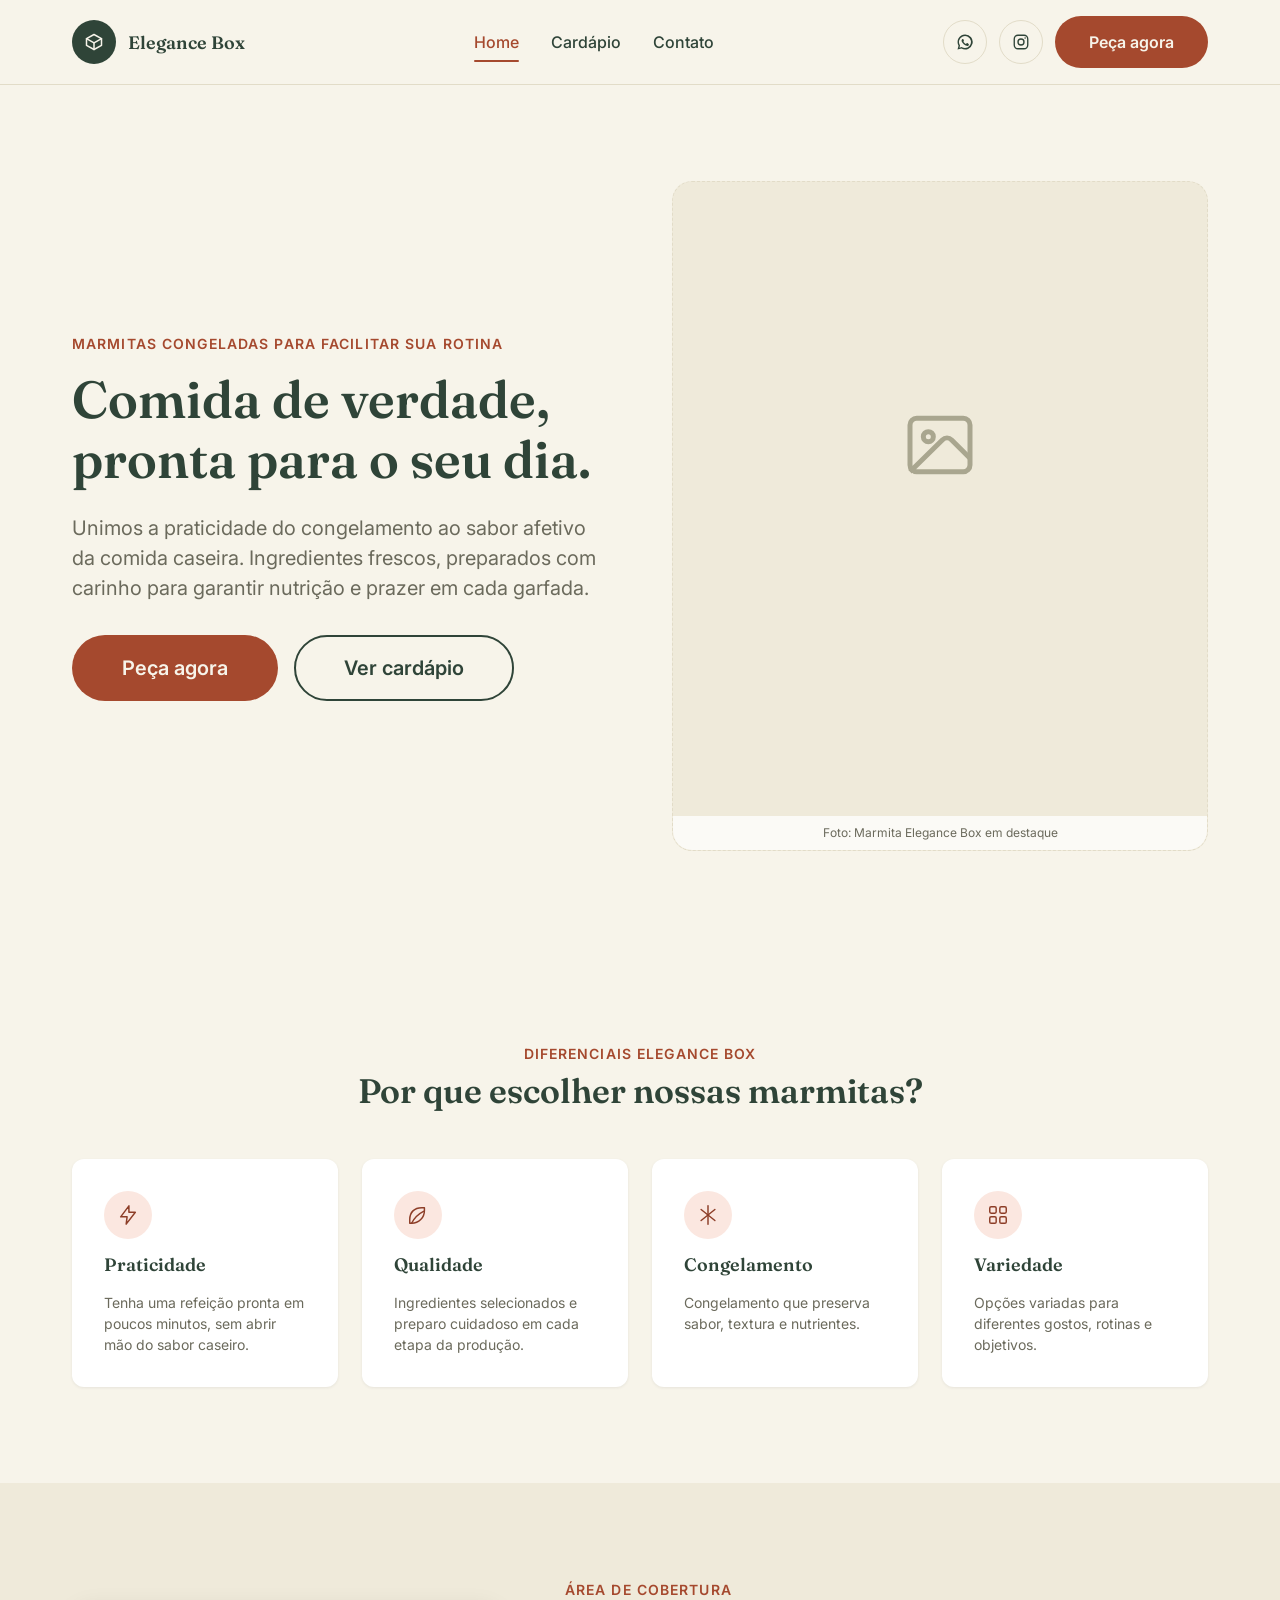
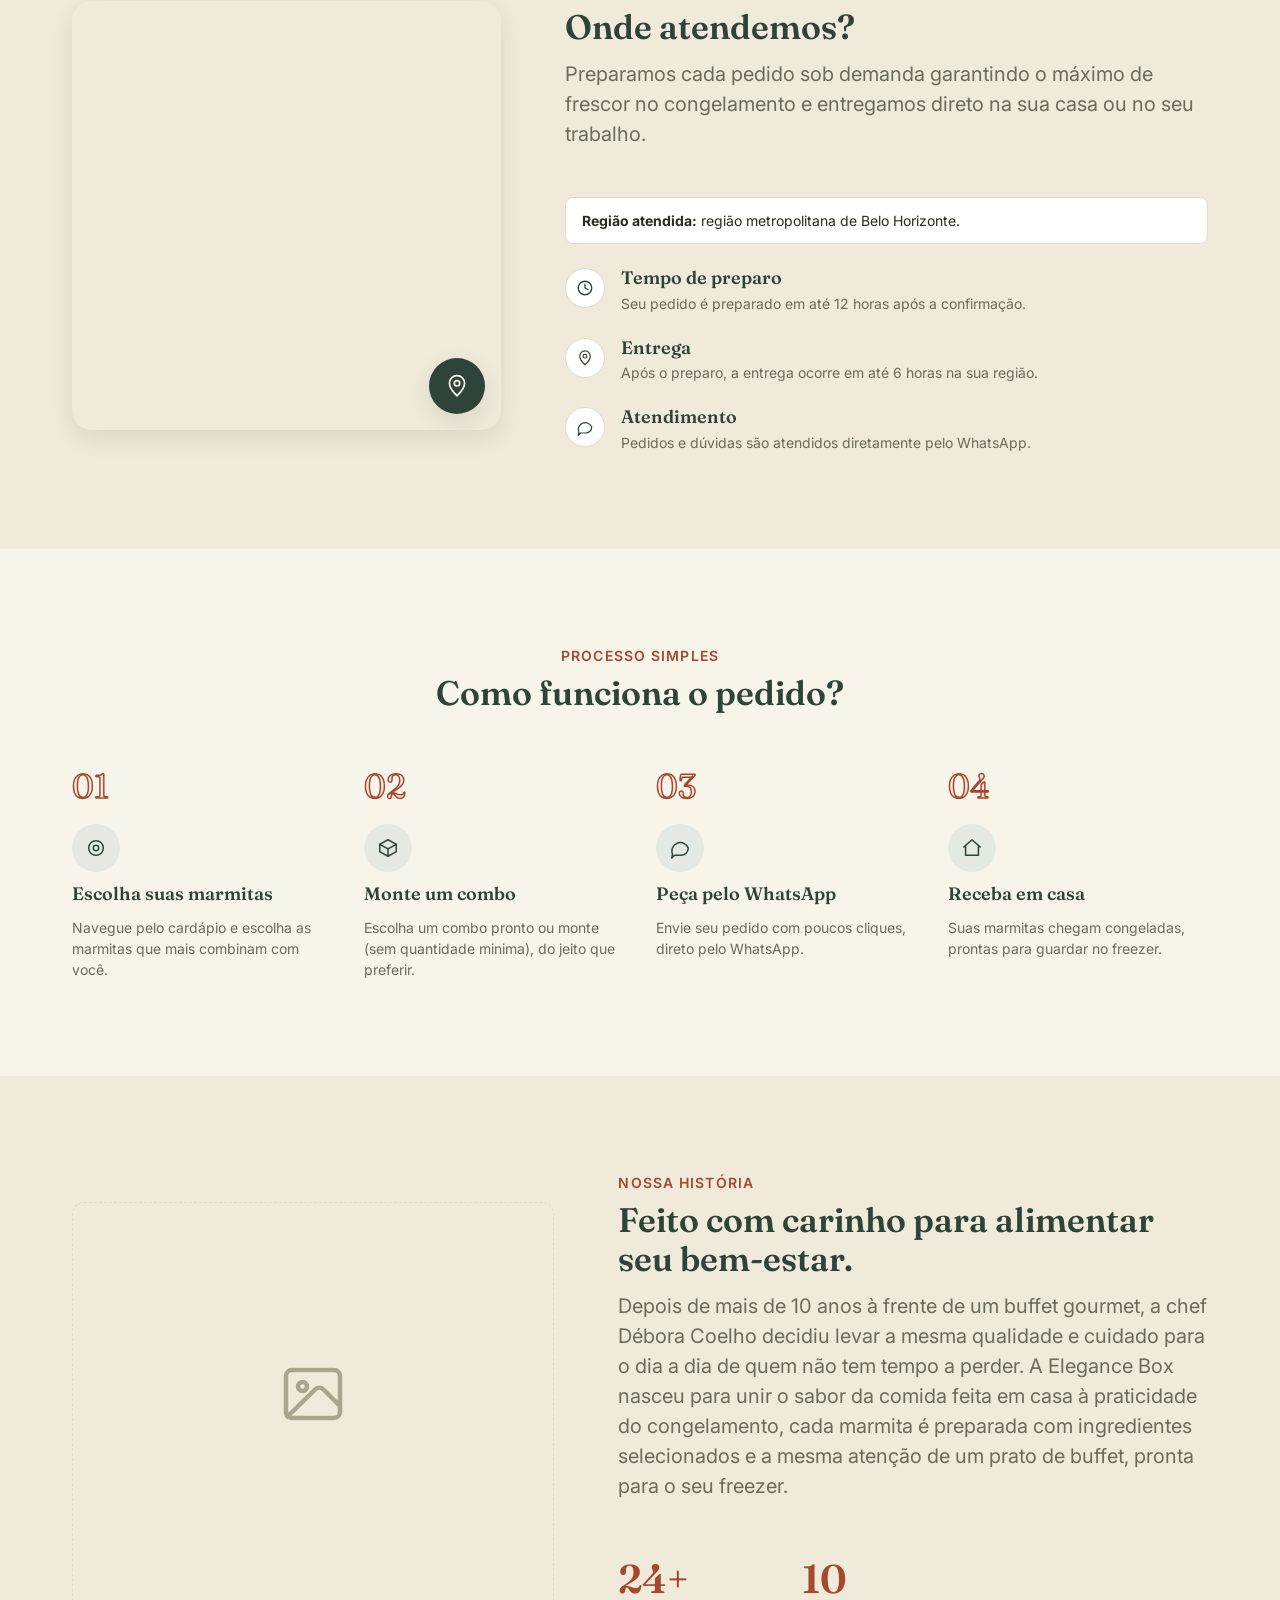
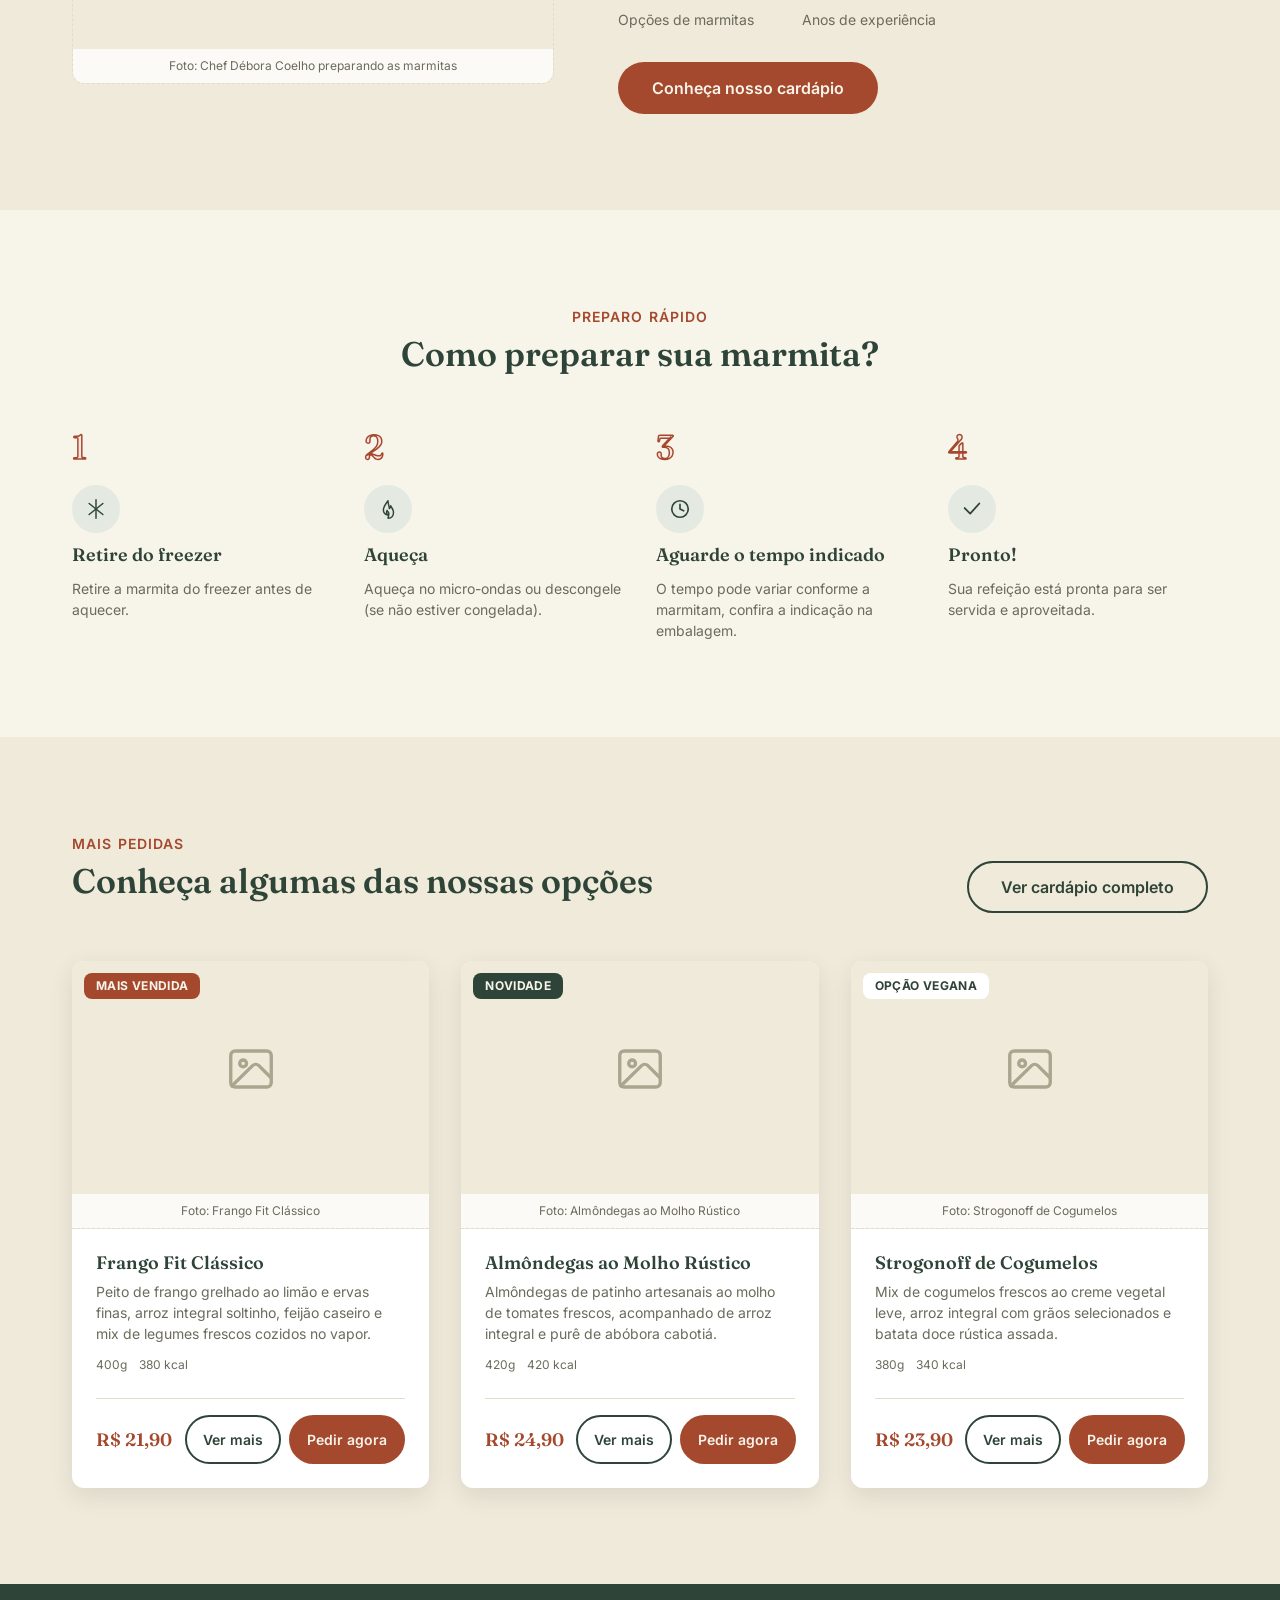
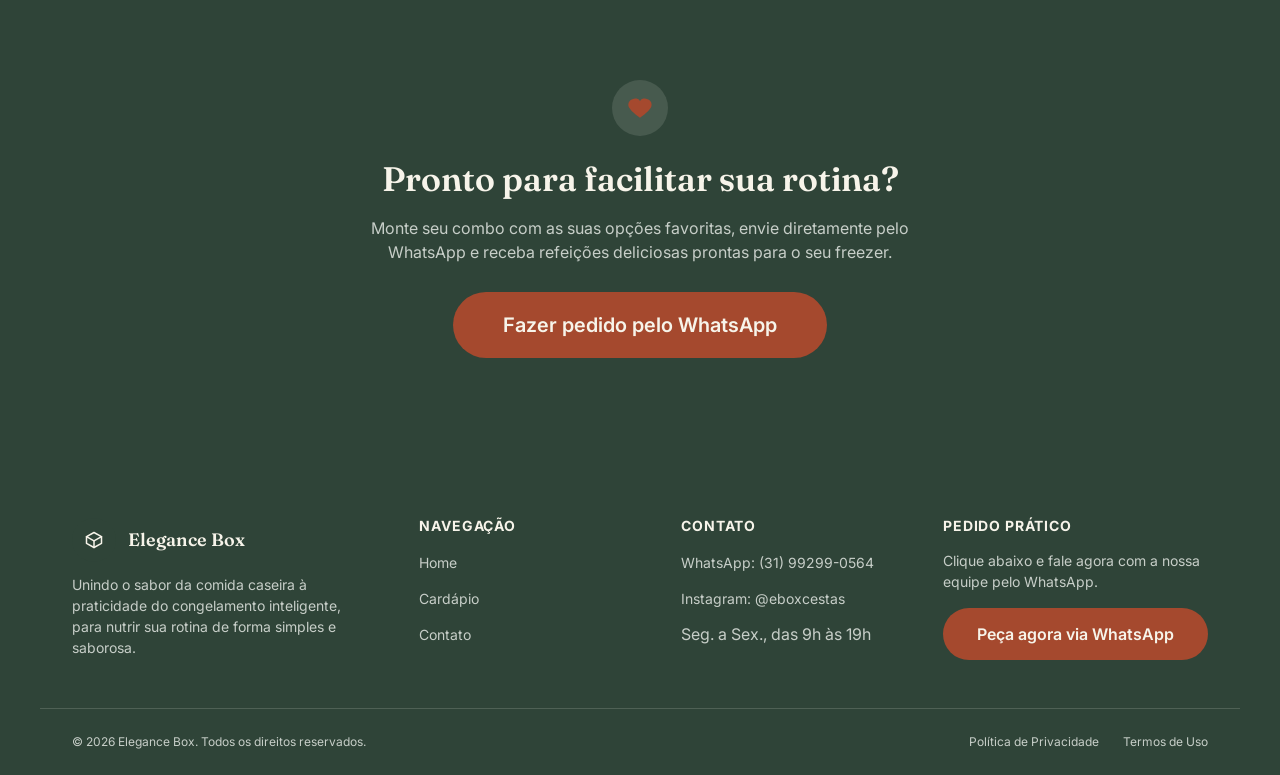
==== commit 35c0eb9c: "Melhora no design e responsividade" ====
--- a/index.html
+++ b/index.html
@@ -8,7 +8,7 @@
   <meta name="description"
     content="Marmitas congeladas gourmet, prontas em minutos. Monte seu combo e peça pelo WhatsApp." />
 
-  <!-- Ícone da aba do navegador: SVG embutido (quadrado verde da marca
+  <!-- Ícone SVG embutido (quadrado verde da marca
          com o glifo da caixa), evita precisar de um arquivo favicon.ico à parte -->
   <link rel="icon" type="image/svg+xml"
     href="data:image/svg+xml,%3Csvg xmlns='http://www.w3.org/2000/svg' viewBox='0 0 24 24'%3E%3Crect width='24' height='24' rx='6' fill='%232F4438'/%3E%3Cpath d='M5 8.5l7-4 7 4-7 4-7-4Z' fill='none' stroke='%23F7F4EA' stroke-width='1.6' stroke-linejoin='round'/%3E%3Cpath d='M5 8.5v7l7 4 7-4v-7' fill='none' stroke='%23F7F4EA' stroke-width='1.6' stroke-linejoin='round'/%3E%3C/svg%3E" />
--- a/css/variables.css
+++ b/css/variables.css
@@ -32,8 +32,19 @@
   --color-primary-dark: #22332a; /* variação mais escura, usada em hover de elementos primários */
   --color-primary-soft: #e4e9e2; /* verde bem clarinho, usado em fundos de ícone/hover sutil */
 
-  --color-accent: #d9603d; /* terracota: CTAs, preços, badges de destaque, estado ativo */
-  --color-accent-dark: #c24f2f; /* terracota escurecido, usado no hover dos botões de destaque */
+  /* Terracota escurecido em relação à primeira versão: o tom original
+     (#D9603D) media só 3.35:1 de contraste contra o fundo creme e contra
+     branco — abaixo do mínimo de 4.5:1 do WCAG AA para texto normal.
+     Como esta cor é usada sobretudo em texto pequeno (eyebrow, preço) e
+     como fundo de botão com texto claro em cima (todo CTA "Peça agora"/
+     "Pedir agora" do site), o contraste baixo prejudicava a leitura
+     exatamente nos elementos mais importantes da página. Os valores
+     abaixo foram calculados para garantir >=4.5:1 contra os 3 fundos
+     onde a cor aparece como texto (creme --color-bg, o creme mais escuro
+     --color-bg-alt das seções alternadas, e branco --color-surface dos
+     cards), com margem de segurança. */
+  --color-accent: #a5492e; /* terracota: CTAs, preços, badges de destaque, estado ativo — 4.86:1 vs bg-alt (pior caso), 5.85:1 vs branco */
+  --color-accent-dark: #8d3e28; /* terracota escurecido, usado no hover dos botões de destaque — 6.69:1 vs creme */
   --color-accent-soft: #fbe7e0; /* terracota bem clarinho, usado em fundo de badge/alerta leve */
 
   --color-text: #2a2a22; /* texto principal (títulos e corpo de texto) */
@@ -45,7 +56,7 @@
   --color-border-on-dark: rgba(247, 244, 234, 0.16); /* divisórias sobre fundo escuro */
 
   --color-success: #4c7a56; /* feedback positivo (ex: economia em combos) */
-  --color-alert: #c24f2f; /* feedback de alerta (reaproveita o tom de terracota escuro) */
+  --color-alert: #8d3e28; /* feedback de alerta (reaproveita o tom de terracota escuro) */
 
   --color-overlay: rgba(34, 51, 42, 0.55); /* fundo escurecido atrás de modais/menu mobile */
 
--- a/css/global.css
+++ b/css/global.css
@@ -294,13 +294,16 @@
 
 /* Botão circular só com ícone (WhatsApp/Instagram do header, fechar do
    modal, +/- do seletor de quantidade herdam a base mas redefinem
-   formato). aria-label é usado no HTML já que não há texto visível. */
+   formato). 44x44px é o mínimo recomendado de área de toque (Apple HIG /
+   Material Design) — importante aqui porque não há texto visível para
+   "compensar" um alvo pequeno, só o ícone. aria-label é usado no HTML já
+   que não há texto visível. */
 .icon-btn {
   display: inline-flex;
   align-items: center;
   justify-content: center;
-  width: 40px;
-  height: 40px;
+  width: 44px;
+  height: 44px;
   border-radius: var(--radius-full);
   border: 1px solid var(--color-border);
   color: var(--color-primary);
@@ -392,8 +395,8 @@
   display: inline-flex;
   align-items: center;
   justify-content: center;
-  width: 40px;
-  height: 40px;
+  width: 44px;
+  height: 44px;
   border-radius: var(--radius-full);
   background-color: var(--color-primary);
   color: var(--color-bg);
@@ -461,8 +464,8 @@
   display: none;
   align-items: center;
   justify-content: center;
-  width: 40px;
-  height: 40px;
+  width: 44px;
+  height: 44px;
   color: var(--color-primary);
 }
 .mobile-menu-toggle svg {
@@ -622,6 +625,12 @@
 .footer-block__text {
   font-size: var(--text-small);
   margin-bottom: var(--space-4);
+  /* Sem isso, a regra genérica "p { color: var(--color-text-muted) }"
+     (pensada para texto sobre fundo claro) vence por especificidade e
+     este parágrafo fica quase ilegível sobre o fundo verde escuro do
+     footer — precisa do mesmo tom claro usado nos elementos vizinhos
+     (.footer-block__description, .footer-block__list a). */
+  color: var(--color-text-on-dark-muted);
 }
 
 .site-footer__bottom {
@@ -771,10 +780,12 @@
   gap: var(--space-2);
 }
 
-/* Nos cards, os botões de ação são menores que o padrão global, para não
-   competir visualmente com o preço. */
+/* Nos cards, os botões de ação são menores que o padrão global (fonte
+   reduzida, para não competir visualmente com o preço), mas o padding
+   vertical usa --space-3 (não --space-2) para a altura final não cair
+   abaixo dos 44px de área de toque recomendados. */
 .product-card__actions .btn {
-  padding: var(--space-2) var(--space-4);
+  padding: var(--space-3) var(--space-4);
   font-size: var(--text-small);
 }
 
@@ -1221,12 +1232,16 @@
   flex-shrink: 0;
 }
 
+/* 44x44px (não os 32px originais): este é o botão que o usuário mais
+   toca repetidamente em todo o site, ao montar o combo personalizado —
+   um alvo pequeno demais aqui é o tipo de detalhe que mais prejudica a
+   experiência mobile, mesmo que passe despercebido no desktop. */
 .quantity-selector__btn {
   display: inline-flex;
   align-items: center;
   justify-content: center;
-  width: 32px;
-  height: 32px;
+  width: 44px;
+  height: 44px;
   border-radius: var(--radius-full);
   background-color: var(--color-bg-alt);
   color: var(--color-primary);
@@ -1241,8 +1256,8 @@
   cursor: not-allowed;
 }
 .quantity-selector__btn svg {
-  width: 14px;
-  height: 14px;
+  width: 16px;
+  height: 16px;
 }
 
 .quantity-selector__value {
@@ -1379,4 +1394,17 @@
     max-height: 92vh;
     padding: var(--space-5);
   }
-}
+
+  /* .btn--lg some vezes carrega textos longos (ex: "Fazer pedido pelo
+     WhatsApp"), e a base de .btn usa white-space: nowrap — em telas
+     estreitas, texto + o padding generoso de --space-7 de cada lado
+     ultrapassa a largura da tela (overflow horizontal). Permitir quebra
+     de linha aqui, com o botão ocupando 100% da largura disponível, é
+     mais robusto do que só reduzir o padding: continua funcionando se o
+     texto do botão mudar para algo ainda maior. */
+  .btn--lg {
+    width: 100%;
+    white-space: normal;
+    text-align: center;
+  }
+}
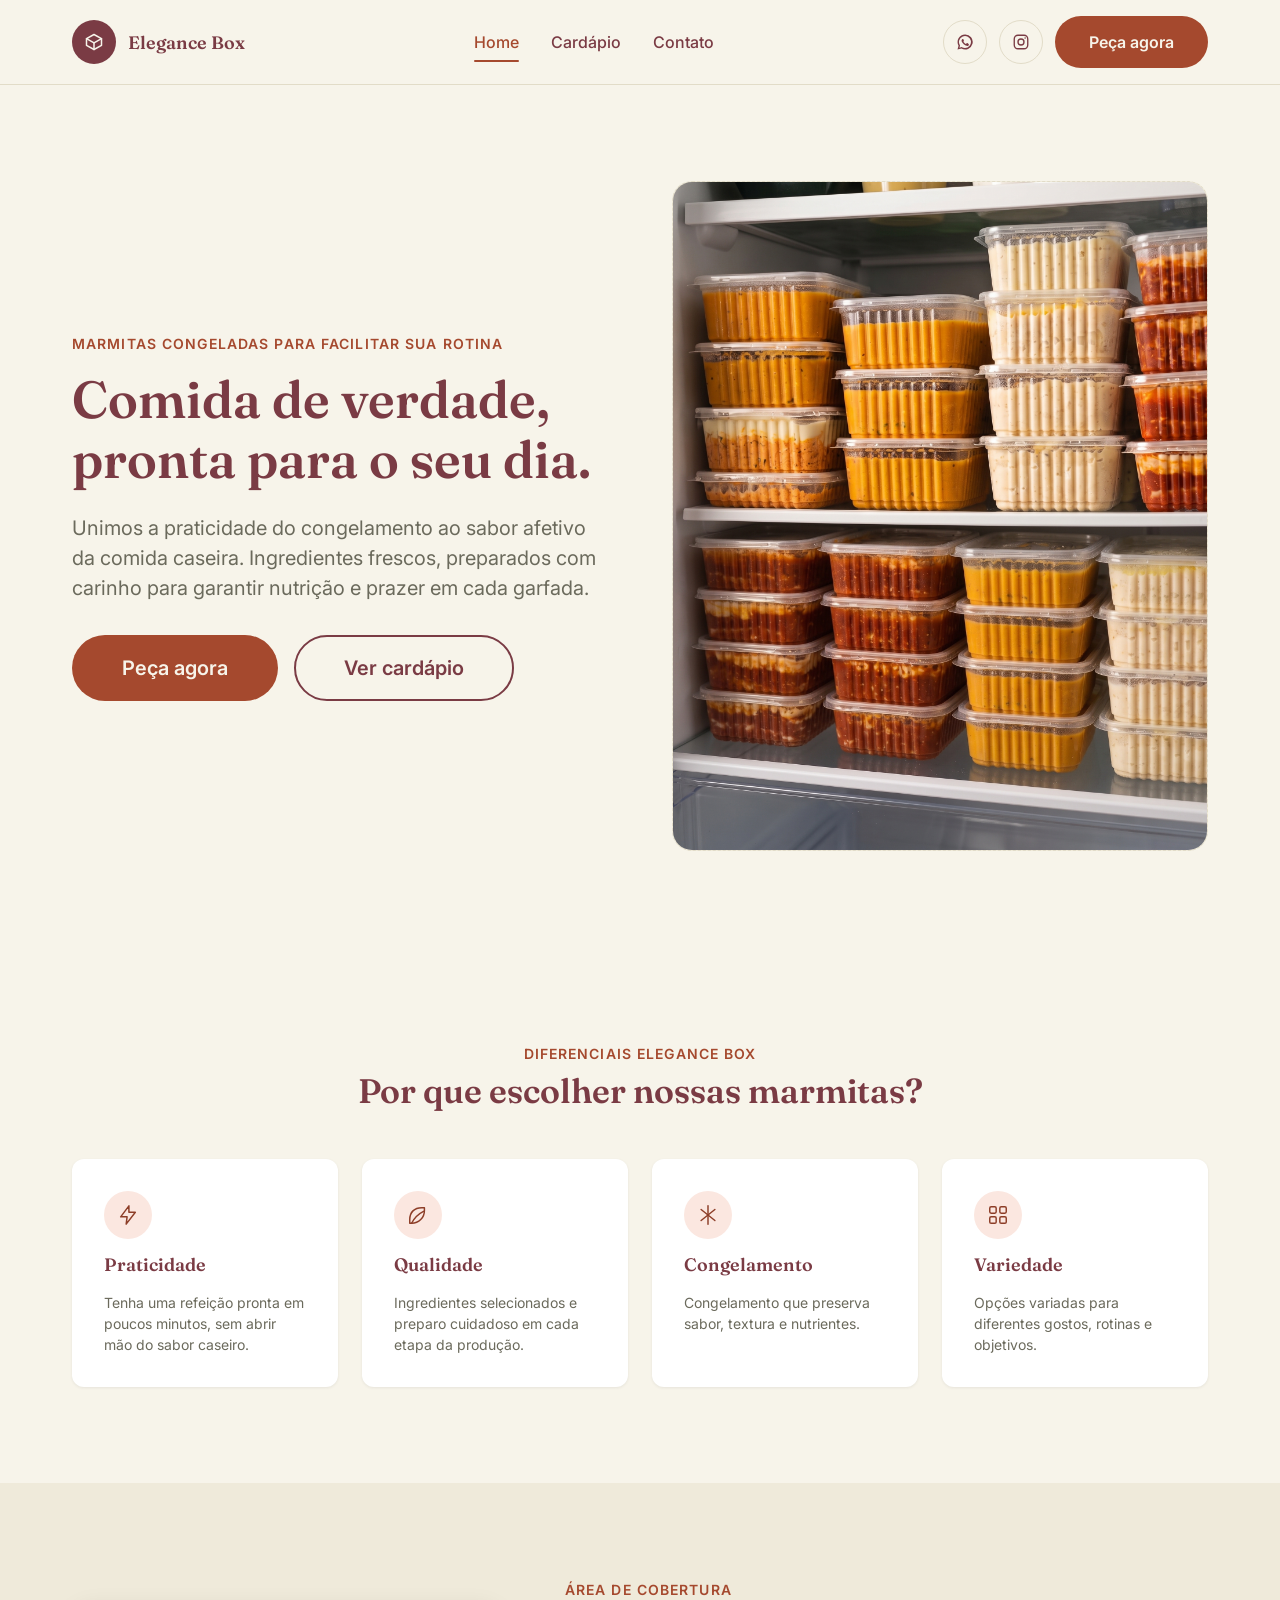
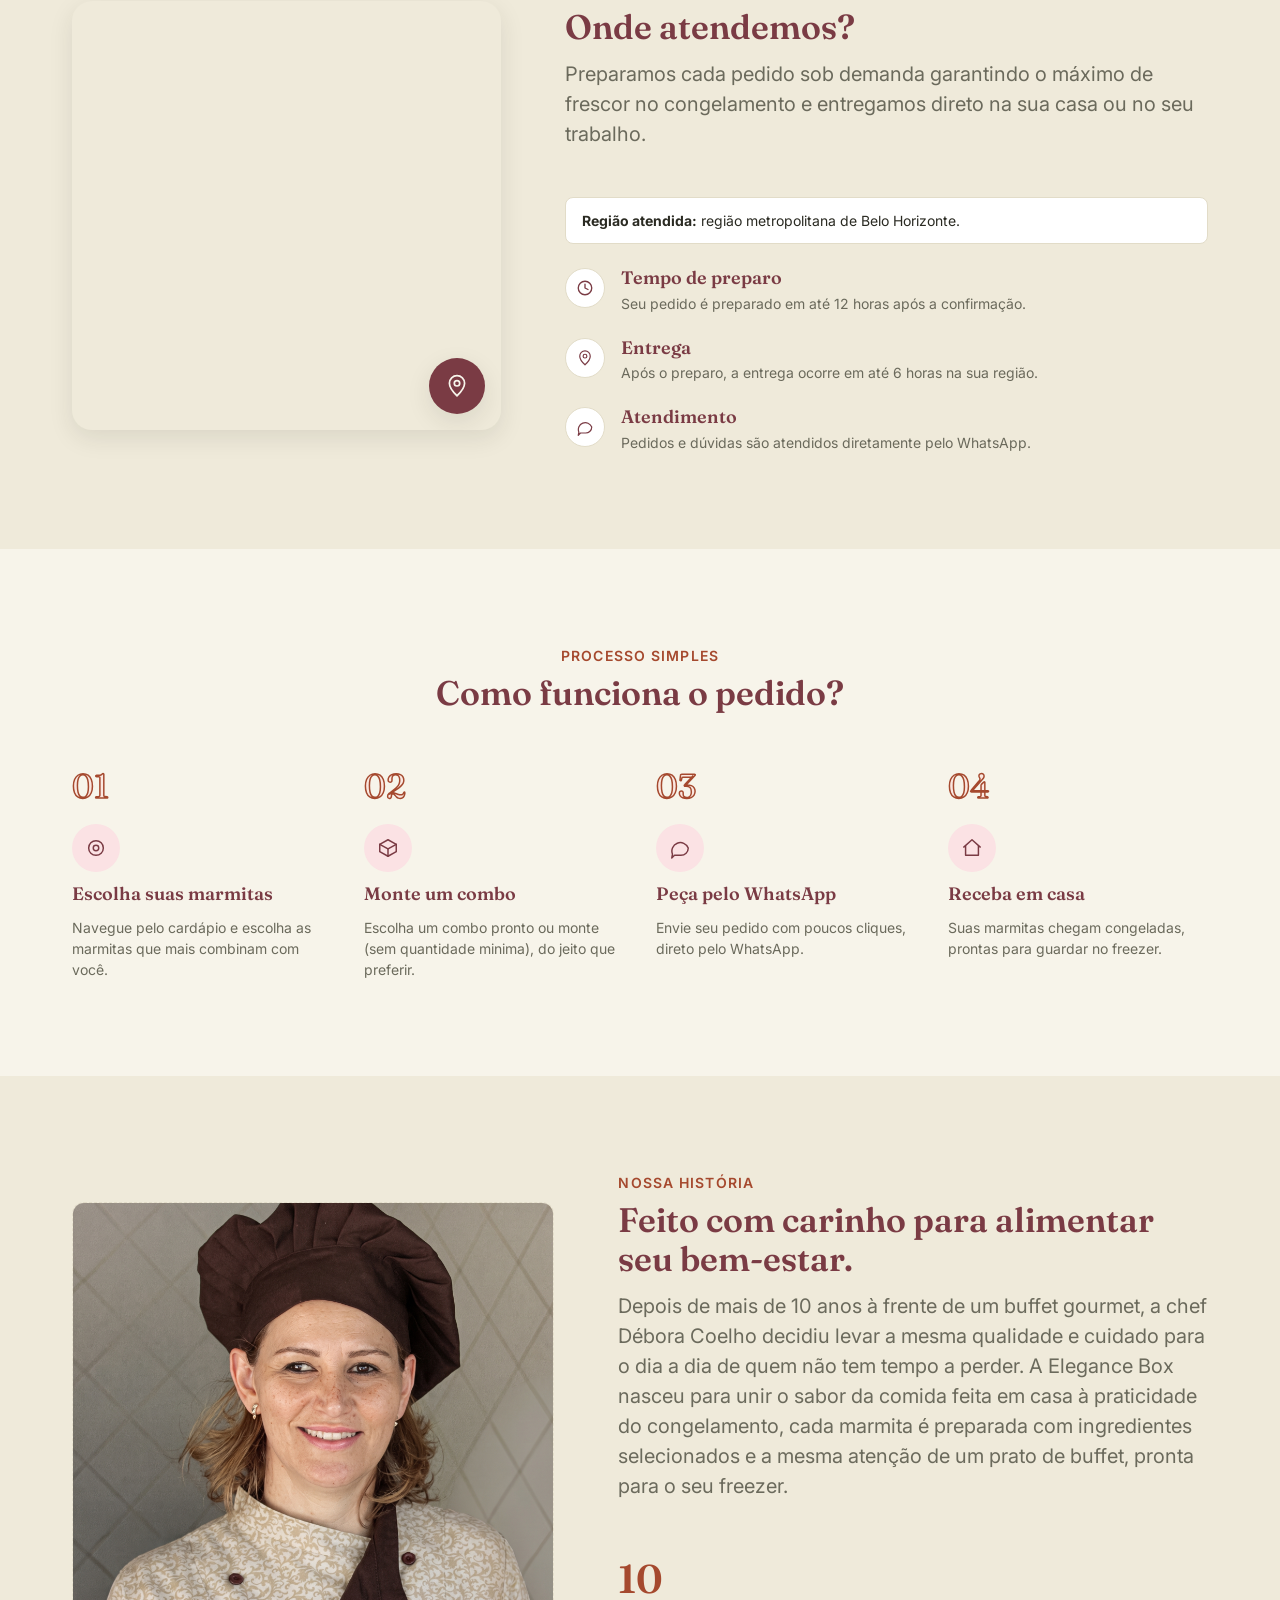
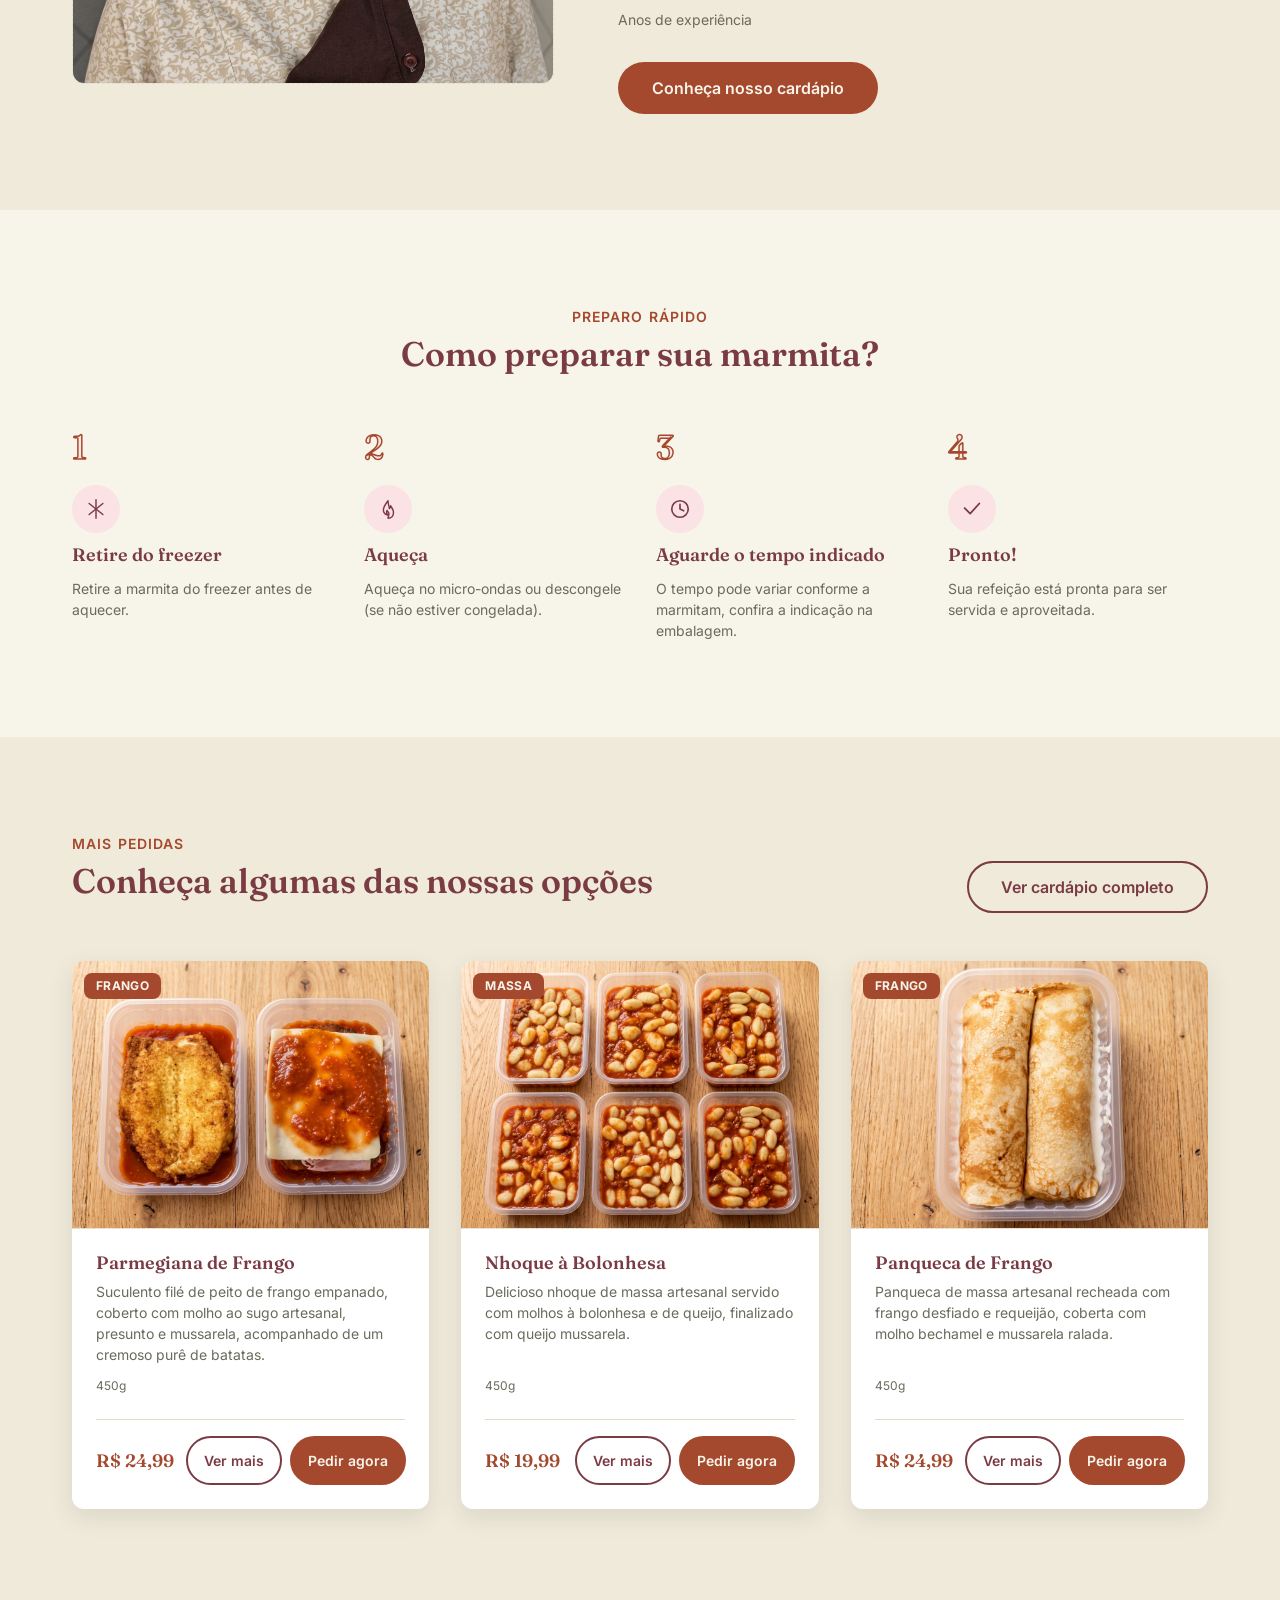
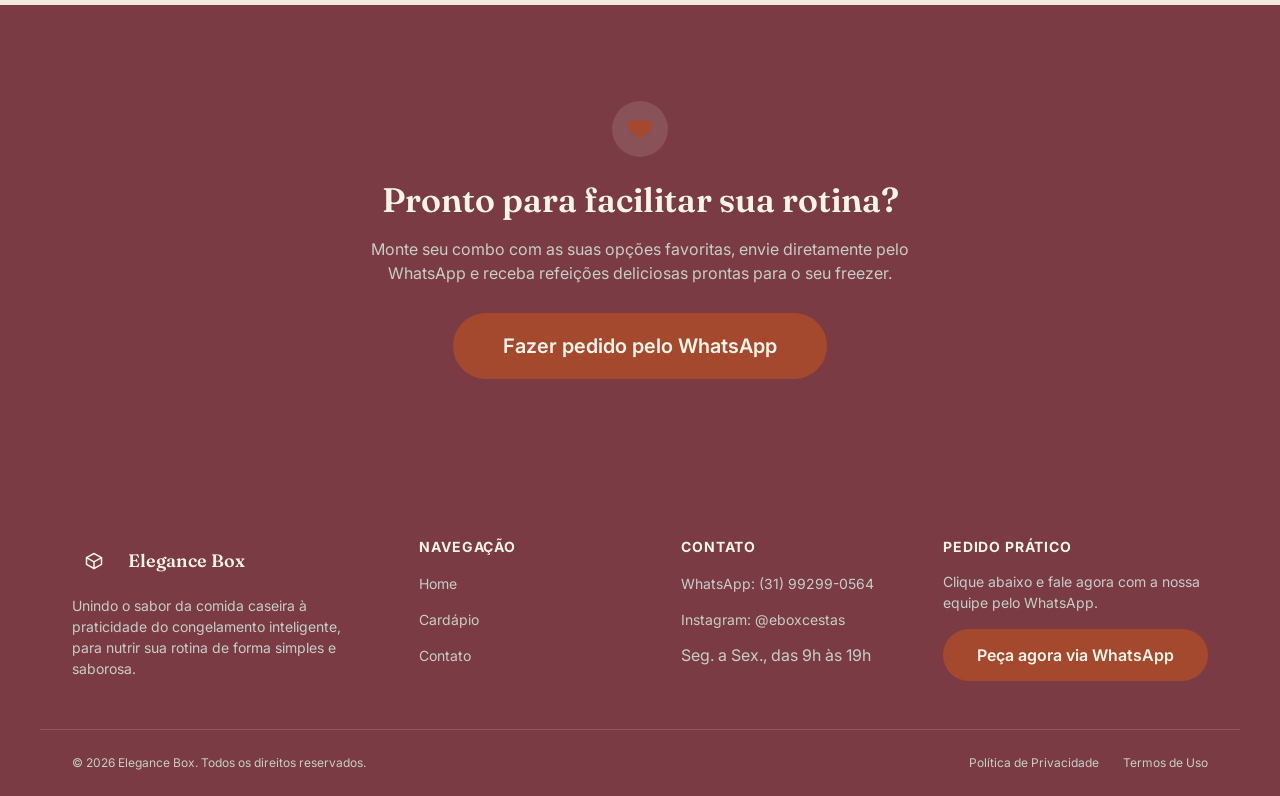
==== commit 0cfa3c68: "Fotos e organização" ====
--- a/index.html
+++ b/index.html
@@ -8,10 +8,10 @@
   <meta name="description"
     content="Marmitas congeladas gourmet, prontas em minutos. Monte seu combo e peça pelo WhatsApp." />
 
-  <!-- Ícone SVG embutido (quadrado verde da marca
+  <!-- Ícone SVG embutido (quadrado rosa da marca
          com o glifo da caixa), evita precisar de um arquivo favicon.ico à parte -->
   <link rel="icon" type="image/svg+xml"
-    href="data:image/svg+xml,%3Csvg xmlns='http://www.w3.org/2000/svg' viewBox='0 0 24 24'%3E%3Crect width='24' height='24' rx='6' fill='%232F4438'/%3E%3Cpath d='M5 8.5l7-4 7 4-7 4-7-4Z' fill='none' stroke='%23F7F4EA' stroke-width='1.6' stroke-linejoin='round'/%3E%3Cpath d='M5 8.5v7l7 4 7-4v-7' fill='none' stroke='%23F7F4EA' stroke-width='1.6' stroke-linejoin='round'/%3E%3C/svg%3E" />
+    href="data:image/svg+xml,%3Csvg xmlns='http://www.w3.org/2000/svg' viewBox='0 0 24 24'%3E%3Crect width='24' height='24' rx='6' fill='%237A3B44'/%3E%3Cpath d='M5 8.5l7-4 7 4-7 4-7-4Z' fill='none' stroke='%23F7F4EA' stroke-width='1.6' stroke-linejoin='round'/%3E%3Cpath d='M5 8.5v7l7 4 7-4v-7' fill='none' stroke='%23F7F4EA' stroke-width='1.6' stroke-linejoin='round'/%3E%3C/svg%3E" />
 
   <!-- Fontes do projeto: Fraunces (títulos) + Inter (corpo/UI) — ver
          css/variables.css para a definição de --font-display/--font-body -->
@@ -129,9 +129,13 @@
           </div>
         </div>
         <div class="hero__media">
-          <div class="media-placeholder media-placeholder--hero">
-            <span class="media-placeholder__label">Foto: Marmita Elegance Box em destaque</span>
-          </div>
+          <img
+            class="media-placeholder media-placeholder--hero"
+            src="img/geladeira_inicio.jpg"
+            alt="Marmita Elegance Box em destaque"
+            width="800"
+            height="1000"
+          />
         </div>
       </div>
     </section>
@@ -218,8 +222,7 @@
                abaixo. -->
           <iframe
             class="coverage__map-frame"
-            src="https://maps.google.com/maps?q=Regi%C3%A3o%20Metropolitana%20de%20Belo%20Horizonte%2C%20MG&z=10&output=embed"
-            title="Mapa da região metropolitana de Belo Horizonte, área atendida pela Elegance Box"
+            src="https://maps.google.com/maps?q=Rua+Doutor+Afonso+Dutra+Nicacio,+Santa+Branca,+Belo+Horizonte&z=16&output=embed"            title="Mapa da região metropolitana de Belo Horizonte, área atendida pela Elegance Box"
             loading="lazy"
             referrerpolicy="no-referrer-when-downgrade"
           ></iframe>
@@ -371,9 +374,13 @@
     <section class="section section--alt about">
       <div class="container about__inner">
         <div class="about__media">
-          <div class="media-placeholder media-placeholder--square">
-            <span class="media-placeholder__label">Foto: Chef Débora Coelho preparando as marmitas</span>
-          </div>
+          <img
+            class="media-placeholder media-placeholder--square"
+            src="img/chef_debora.jpg"
+            alt="Chef Débora Coelho preparando as marmitas"
+            width="600"
+            height="600"
+          />
         </div>
 
         <div class="about__content">
@@ -389,10 +396,6 @@
           </div>
 
           <div class="about__stats">
-            <div class="about__stat">
-              <span class="about__stat-number">24+</span>
-              <span class="about__stat-label">Opções de marmitas</span>
-            </div>
             <div class="about__stat">
               <span class="about__stat-number">10</span>
               <span class="about__stat-label">Anos de experiência</span>
--- a/css/variables.css
+++ b/css/variables.css
@@ -19,30 +19,47 @@
   /* ------------------------------------------------------------------
      CORES — PALETA DE MARCA
      Paleta inspirada em alimentação/qualidade: fundo em tom de marfim
-     (aconchegante, remete a embalagem/papel kraft), verde floresta como
-     cor primária (natural, orgânico, confiança) e terracota como cor de
-     destaque para todas as chamadas de ação (contraste alto, aparece bem
-     sobre o fundo claro sem parecer um site "tecnológico" genérico).
+     (aconchegante, remete a embalagem/papel kraft), rosa acinzentado como
+     cor primária (identidade da logo) e terracota como cor de destaque
+     para todas as chamadas de ação — "rosé + terracota" é uma combinação
+     clássica e aconchegante (ambos tons terrosos/quentes, mas com
+     saturação/matiz diferentes o suficiente para distinguir claramente
+     "isto é um título" de "isto é uma ação"). Chegamos a testar um
+     dourado no lugar da terracota para afastar ainda mais as duas cores
+     na roda de cores, mas o tom ficou escurecido demais pela exigência de
+     contraste (WCAG) e leu como um amarelo/mostarda sem graça — a
+     terracota original já resolve bem o problema sendo mais bonita.
      ------------------------------------------------------------------ */
   --color-bg: #f7f4ea; /* fundo principal das páginas (marfim quente) */
   --color-bg-alt: #efeada; /* fundo de seções alternadas / cards sobre --color-bg */
   --color-surface: #ffffff; /* superfície de cards e modais, "flutuando" sobre o fundo creme */
 
-  --color-primary: #2f4438; /* verde floresta: header, footer, títulos, ícones padrão */
-  --color-primary-dark: #22332a; /* variação mais escura, usada em hover de elementos primários */
-  --color-primary-soft: #e4e9e2; /* verde bem clarinho, usado em fundos de ícone/hover sutil */
+  /* Antes verde floresta (#2f4438) — trocado pelo rosa da logo a pedido
+     do cliente. --color-primary-soft usa a cor exata enviada por ele
+     (referência visual em anexo); --color-primary/--color-primary-dark
+     são tons mais escuros da MESMA família (não o rosa claro em si), já
+     que esta variável também é usada como texto (títulos, links de nav)
+     e como fundo escuro com texto claro em cima (footer, --section-dark)
+     — um rosa tão claro quanto o da referência não teria contraste
+     suficiente para nenhum dos dois usos. Valores calculados para
+     >=4.5:1 (na prática >=8:1) contra --color-bg, --color-bg-alt,
+     --color-surface (uso como texto) E contra --color-text-on-dark (uso
+     como fundo escuro) — ajustar aqui se o tom não bater exatamente com
+     a referência do cliente. */
+  --color-primary: #7a3b44; /* rosa queimado: header, footer, títulos, ícones padrão — 8.9:1 vs creme, 8.9:1 com texto claro em cima */
+  --color-primary-dark: #5e2c34; /* variação mais escura, usada em hover de elementos primários */
+  --color-primary-soft: #fbe2e4; /* rosa clarinho (cor enviada pelo cliente), usado em fundos de ícone/hover sutil */
 
-  /* Terracota escurecido em relação à primeira versão: o tom original
-     (#D9603D) media só 3.35:1 de contraste contra o fundo creme e contra
-     branco — abaixo do mínimo de 4.5:1 do WCAG AA para texto normal.
-     Como esta cor é usada sobretudo em texto pequeno (eyebrow, preço) e
-     como fundo de botão com texto claro em cima (todo CTA "Peça agora"/
-     "Pedir agora" do site), o contraste baixo prejudicava a leitura
-     exatamente nos elementos mais importantes da página. Os valores
-     abaixo foram calculados para garantir >=4.5:1 contra os 3 fundos
-     onde a cor aparece como texto (creme --color-bg, o creme mais escuro
-     --color-bg-alt das seções alternadas, e branco --color-surface dos
-     cards), com margem de segurança. */
+  /* Terracota original (mantida — a variante em dourado testada para
+     combinar com o novo --color-primary rosa ficou com aparência de
+     amarelo/mostarda sem graça, escurecida demais pela exigência de
+     contraste). Esta cor é usada sobretudo em texto pequeno (eyebrow,
+     preço) e como fundo de botão com texto claro em cima (todo CTA
+     "Peça agora"/"Pedir agora" do site); os valores abaixo garantem
+     >=4.5:1 contra os 3 fundos onde a cor aparece como texto (creme
+     --color-bg, o creme mais escuro --color-bg-alt das seções
+     alternadas, e branco --color-surface dos cards), com margem de
+     segurança. */
   --color-accent: #a5492e; /* terracota: CTAs, preços, badges de destaque, estado ativo — 4.86:1 vs bg-alt (pior caso), 5.85:1 vs branco */
   --color-accent-dark: #8d3e28; /* terracota escurecido, usado no hover dos botões de destaque — 6.69:1 vs creme */
   --color-accent-soft: #fbe7e0; /* terracota bem clarinho, usado em fundo de badge/alerta leve */
@@ -55,10 +72,10 @@
   --color-border: #e2dcc8; /* bordas sutis de cards, inputs e divisórias */
   --color-border-on-dark: rgba(247, 244, 234, 0.16); /* divisórias sobre fundo escuro */
 
-  --color-success: #4c7a56; /* feedback positivo (ex: economia em combos) */
+  --color-success: #4c7a56; /* feedback positivo (ex: economia em combos) — mantido verde de propósito: é a cor universalmente associada a "economia/dinheiro" no Brasil, e continua distinta tanto do rosa quanto da terracota */
   --color-alert: #8d3e28; /* feedback de alerta (reaproveita o tom de terracota escuro) */
 
-  --color-overlay: rgba(34, 51, 42, 0.55); /* fundo escurecido atrás de modais/menu mobile */
+  --color-overlay: rgba(94, 44, 52, 0.55); /* fundo escurecido atrás de modais/menu mobile — agora usa o tom de --color-primary-dark (rosa) em vez do antigo verde-escuro */
 
   /* ------------------------------------------------------------------
      TIPOGRAFIA
--- a/css/global.css
+++ b/css/global.css
@@ -529,6 +529,10 @@
   justify-content: center;
   gap: var(--space-6);
   padding: var(--space-6) var(--container-padding);
+  /* Em telas baixas (ex: celular em modo paisagem), a navegação + divisor
+     + ações podem ultrapassar a altura disponível — sem overflow-y, o
+     conteúdo centralizado ficaria cortado e inacessível. */
+  overflow-y: auto;
 }
 
 .mobile-menu__nav {
@@ -684,6 +688,15 @@
   text-align: center;
 }
 
+/* Quando o placeholder é substituído por uma <img> real, a imagem deve
+   preencher a mesma caixa (aspect-ratio + border-radius definidos abaixo). */
+img.media-placeholder {
+  display: block;
+  height: 100%;
+  object-fit: cover;
+  background-image: none;
+}
+
 /* Modificadores de proporção — cada contexto de uso define a altura
    necessária (hero grande, card de produto, foto quadrada, etc.). */
 .media-placeholder--hero {
@@ -836,21 +849,13 @@
   height: 100%;
 }
 
-.combo-card__media {
-  position: relative;
-}
-
-/* O selo de desconto do combo fica no canto, sobre a foto — é um dos
-   elementos visuais mais importantes do card (briefing, seção 23). */
-.combo-card__media .badge {
-  position: absolute;
-  top: var(--space-3);
-  left: var(--space-3);
-}
-
-.combo-card__media .media-placeholder {
-  border-radius: 0;
-  border-width: 0 0 1px 0;
+/* O selo de desconto do combo é o primeiro elemento do card — um dos
+   elementos visuais mais importantes (briefing, seção 23) — por isso fica
+   destacado acima do título, sem "esticar" na largura do card (o
+   combo-card__body é flex column, que por padrão esticaria o badge). */
+.combo-card__badge {
+  align-self: flex-start;
+  margin-bottom: var(--space-3);
 }
 
 .combo-card__body {
@@ -1183,44 +1188,6 @@
 }
 
 /* --------------------------------------------------------------------------
-   TABELA NUTRICIONAL
-   Usada dentro do modal de detalhes da marmita.
-   -------------------------------------------------------------------- */
-
-.nutrition-table {
-  font-size: var(--text-small);
-}
-
-.nutrition-table caption {
-  text-align: left;
-  font-weight: 600;
-  color: var(--color-text);
-  margin-bottom: var(--space-3);
-}
-
-.nutrition-table td {
-  padding: var(--space-2) var(--space-1);
-  border-bottom: 1px solid var(--color-border);
-}
-
-.nutrition-table td:last-child {
-  text-align: right;
-  font-weight: 600;
-  color: var(--color-text);
-}
-
-/* Nota de rodapé da tabela, exibida apenas nos produtos sem valores
-   nutricionais confirmados (ver EB.data.PRODUCTS) — nunca inventamos
-   número, então avisamos explicitamente que o dado está pendente. */
-.nutrition-table__note {
-  display: block;
-  margin-top: var(--space-3);
-  font-size: var(--text-caption);
-  font-style: italic;
-  color: var(--color-text-muted);
-}
-
-/* --------------------------------------------------------------------------
    SELETOR DE QUANTIDADE
    Usado no modal "Monte seu combo", um por marmita da lista.
    -------------------------------------------------------------------- */
@@ -1367,12 +1334,49 @@
     grid-template-columns: 1fr 1fr;
     row-gap: var(--space-7);
   }
+
+  /* Ao herdar as 3 colunas do desktop (ver home.css/cardapio.css), o
+     product-card cai para ~213px de largura no tablet — estreito demais
+     para "Ver mais" e "Pedir agora" lado a lado sem estourar o card.
+     Empilhar as ações resolve, no mesmo padrão já usado em
+     .combo-card__actions logo abaixo neste arquivo. */
+  .product-card__footer {
+    flex-direction: column;
+    align-items: stretch;
+    gap: var(--space-3);
+  }
+  .product-card__actions {
+    flex-direction: column;
+  }
 }
 
 /* MOBILE (<768px) */
 @media (max-width: 767px) {
   .container {
     --container-padding: 1.25rem;
+  }
+
+  /* ESCALA TIPOGRÁFICA — títulos de página/seção ficam grandes demais em
+     telas pequenas usando os mesmos tamanhos do desktop; um degrau abaixo
+     na escala já definida em variables.css resolve sem valores novos. */
+  h1 {
+    font-size: var(--text-h2);
+  }
+  h2 {
+    font-size: var(--text-h3);
+  }
+
+  /* Sem este ajuste, toda .section mantém os 96px de padding vertical
+     pensados para telas grandes — em telas de celular isso faz a página
+     parecer excessivamente longa e "vazia" entre seções. Reduzido para o
+     mesmo valor já usado pelo hero nesta largura (--space-7), mantendo o
+     ritmo vertical do site consistente. */
+  .section {
+    padding-block: var(--space-7);
+  }
+
+  .section-header {
+    margin-bottom: var(--space-6);
   }
 
   .site-footer__grid {
@@ -1407,4 +1411,30 @@
     white-space: normal;
     text-align: center;
   }
-}
+
+  /* Mesmo problema do .btn--lg acima, mas nos dois botões lado a lado do
+     combo-card: "Quero este combo" + "Ver itens" não cabem dividindo a
+     largura do card em telas de celular (cada .btn mantém white-space:
+     nowrap), fazendo o segundo botão vazar para fora do card. Empilhar
+     verticalmente resolve sem depender do texto de cada botão. */
+  .combo-card__actions {
+    flex-direction: column;
+  }
+
+  /* PRODUCT CARD — reduzido proporcionalmente para caber em 2 colunas
+     (ver .featured-products__grid/.products-grid). Os botões de ação já
+     ficam empilhados via a regra no bloco tablet acima; aqui só entra o
+     que é específico da largura ainda menor do mobile. */
+  .product-card__body {
+    padding: var(--space-4);
+  }
+  .product-card__name {
+    font-size: var(--text-small);
+  }
+  .product-card__description {
+    font-size: var(--text-caption);
+  }
+  .product-card .price__value {
+    font-size: var(--text-body);
+  }
+}
--- a/css/home.css
+++ b/css/home.css
@@ -251,10 +251,6 @@
   .about__inner {
     grid-template-columns: 1fr;
   }
-
-  .featured-products__grid {
-    grid-template-columns: repeat(2, 1fr);
-  }
 }
 
 /* --------------------------------------------------------------------------
@@ -262,6 +258,14 @@
    -------------------------------------------------------------------- */
 
 @media (max-width: 767px) {
+  /* A foto do hero mantém a mesma proporção 4/5 do desktop (herdada de
+     .media-placeholder--hero em global.css) — sem recorte extra no
+     mobile, a pedido do cliente. */
+  .hero__inner {
+    padding-block: var(--space-6);
+    gap: var(--space-5);
+  }
+
   .hero__title {
     font-size: var(--text-h1);
   }
@@ -283,6 +287,7 @@
   }
 
   .featured-products__grid {
-    grid-template-columns: 1fr;
-  }
-}
+    grid-template-columns: repeat(2, 1fr);
+    gap: var(--space-4);
+  }
+}
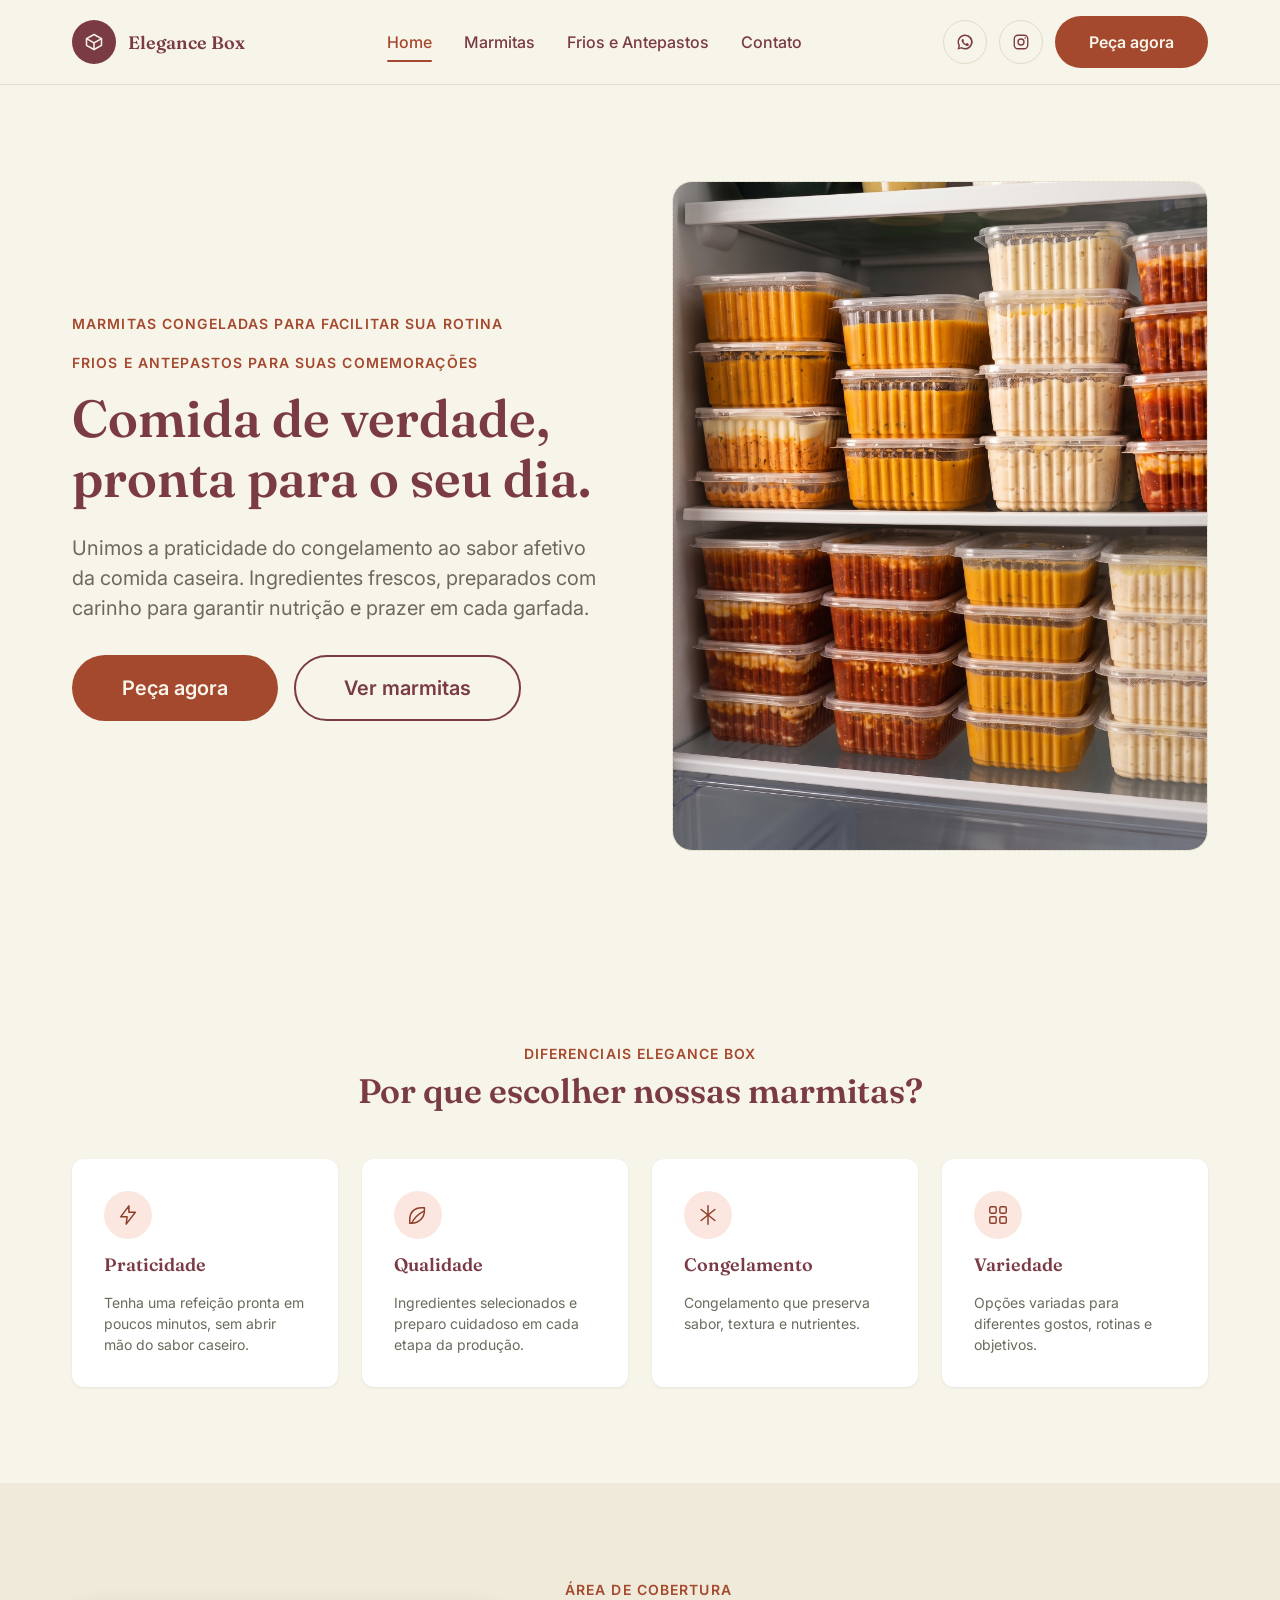
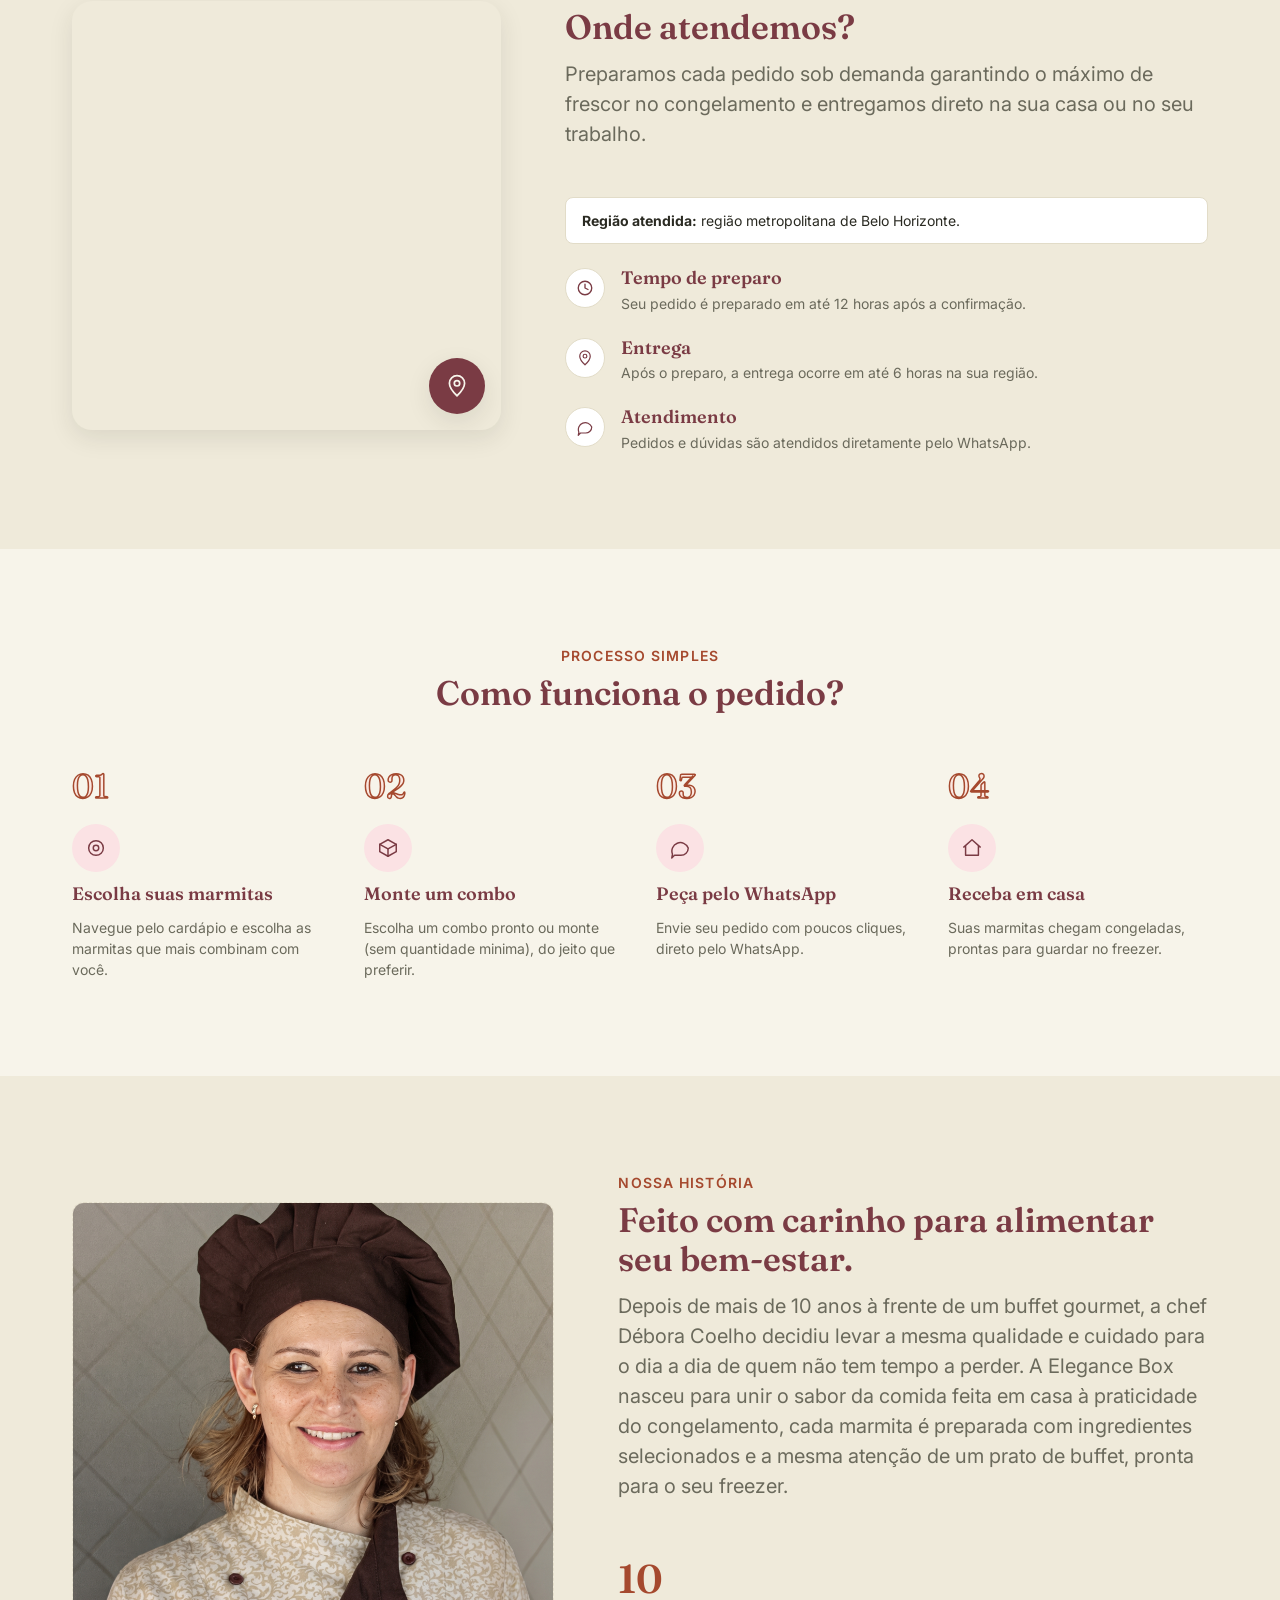
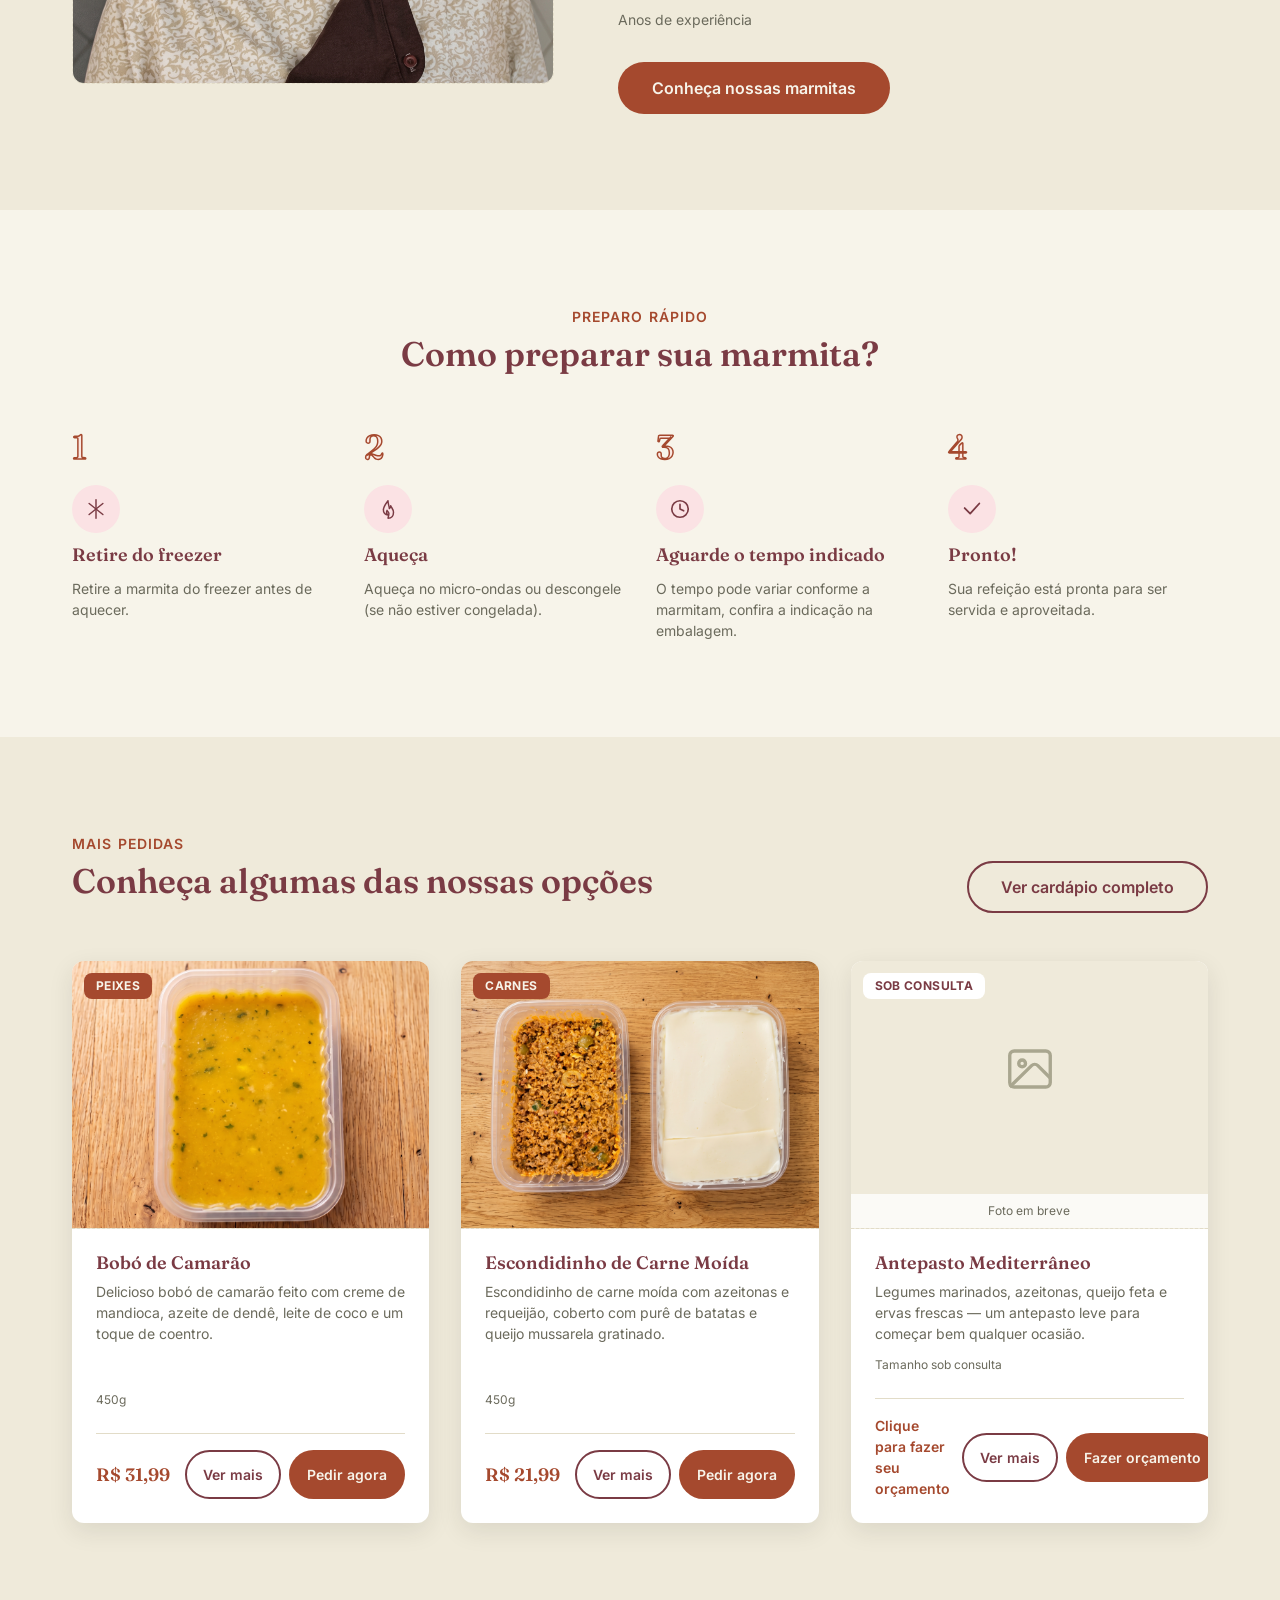
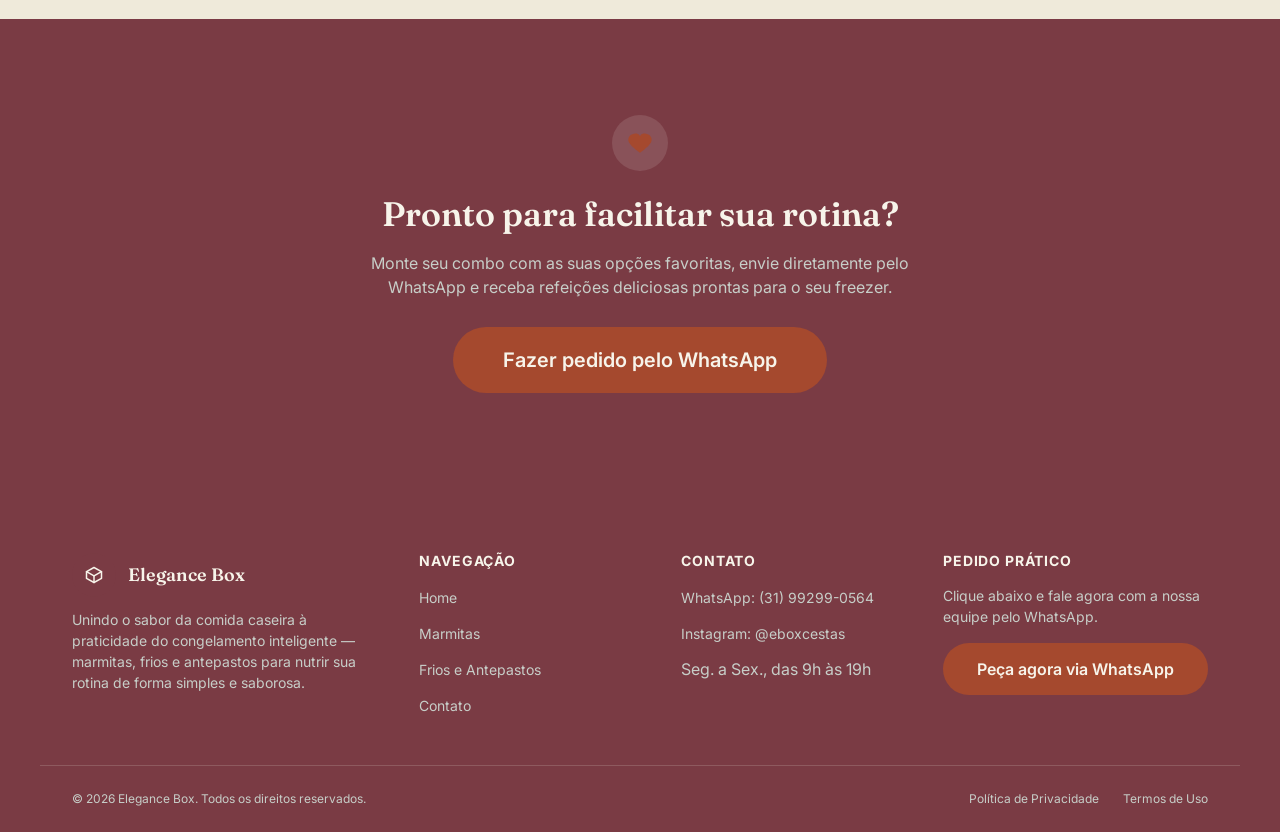
==== commit 25a263fa: "Melhorias" ====
--- a/index.html
+++ b/index.html
@@ -6,7 +6,7 @@
   <meta name="viewport" content="width=device-width, initial-scale=1.0" />
   <title>Elegance Box | Marmitas Congeladas Gourmet</title>
   <meta name="description"
-    content="Marmitas congeladas gourmet, prontas em minutos. Monte seu combo e peça pelo WhatsApp." />
+    content="Marmitas congeladas gourmet, prontas em minutos, além de frios e antepastos sob consulta. Monte seu combo e peça pelo WhatsApp." />
 
   <!-- Ícone SVG embutido (quadrado rosa da marca
          com o glifo da caixa), evita precisar de um arquivo favicon.ico à parte -->
@@ -38,8 +38,9 @@
          HEADER GLOBAL
          Cabeçalho fixo (sticky) com logo, navegação, ícones de contato,
          CTA de pedido e o botão do menu mobile. Este bloco é idêntico nas
-         3 páginas do site (index.html / cardapio.html / contato.html); o
-         link ativo é aplicado via JS em main.js (EB.nav.highlightActiveLink).
+         4 páginas do site (index.html / marmitas.html /
+         frios-antepastos.html / contato.html); o link ativo é aplicado
+         via JS em main.js (EB.nav.highlightActiveLink).
          ================================================================== -->
   <header class="site-header">
     <div class="container site-header__inner">
@@ -61,7 +62,8 @@
       <nav class="site-nav" aria-label="Navegação principal">
         <ul class="site-nav__list">
           <li><a href="index.html" class="nav-link" data-nav-link>Home</a></li>
-          <li><a href="cardapio.html" class="nav-link" data-nav-link>Cardápio</a></li>
+          <li><a href="marmitas.html" class="nav-link" data-nav-link>Marmitas</a></li>
+          <li><a href="frios-antepastos.html" class="nav-link" data-nav-link>Frios e Antepastos</a></li>
           <li><a href="contato.html" class="nav-link" data-nav-link>Contato</a></li>
         </ul>
       </nav>
@@ -115,6 +117,7 @@
       <div class="container hero__inner">
         <div class="hero__content">
           <span class="hero__eyebrow">Marmitas congeladas para facilitar sua rotina</span>
+          <span class="hero__eyebrow">Frios e antepastos para suas comemorações</span>
           <h1 class="hero__title">Comida de verdade, pronta para o seu dia.</h1>
           <p class="hero__lead">
             Unimos a praticidade do congelamento ao sabor afetivo da comida caseira. Ingredientes
@@ -125,7 +128,7 @@
               data-wa-cta data-wa-message="Olá! Gostaria de fazer um pedido de marmitas Elegance Box.">
               Peça agora
             </a>
-            <a class="btn btn--outline btn--lg" href="cardapio.html">Ver cardápio</a>
+            <a class="btn btn--outline btn--lg" href="marmitas.html">Ver marmitas</a>
           </div>
         </div>
         <div class="hero__media">
@@ -402,7 +405,7 @@
             </div>
           </div>
 
-          <a class="btn btn--primary" href="cardapio.html">Conheça nosso cardápio</a>
+          <a class="btn btn--primary" href="marmitas.html">Conheça nossas marmitas</a>
         </div>
       </div>
     </section>
@@ -476,9 +479,10 @@
 
     <!-- ================================================================
            DESTAQUE DO CARDÁPIO
-           3 marmitas em destaque, renderizadas via JS a partir da mesma
-           lista de produtos usada na página Cardápio (ver js/home.js) —
-           assim um preço/descrição só precisa ser atualizado em um lugar.
+           Marmitas + 1 exemplo de Frios e Antepastos em destaque,
+           sorteados via JS a partir da mesma lista de produtos usada nas
+           páginas Marmitas/Frios e Antepastos (ver js/home.js) — assim um
+           preço/descrição só precisa ser atualizado em um lugar.
            ================================================================ -->
     <section class="section section--alt featured-products">
       <div class="container">
@@ -487,7 +491,7 @@
             <span class="section-header__eyebrow">Mais Pedidas</span>
             <h2 class="section-header__title">Conheça algumas das nossas opções</h2>
           </div>
-          <a class="btn btn--outline" href="cardapio.html">Ver cardápio completo</a>
+          <a class="btn btn--outline" href="marmitas.html">Ver cardápio completo</a>
         </div>
 
         <!-- Preenchido dinamicamente por home.js -->
@@ -543,8 +547,8 @@
           <span class="logo__text">Elegance Box</span>
         </a>
         <p class="footer-block__description">
-          Unindo o sabor da comida caseira à praticidade do congelamento inteligente, para nutrir sua rotina de
-          forma simples e saborosa.
+          Unindo o sabor da comida caseira à praticidade do congelamento inteligente — marmitas, frios e antepastos
+          para nutrir sua rotina de forma simples e saborosa.
         </p>
       </div>
 
@@ -553,7 +557,8 @@
         <h3 class="footer-block__title">Navegação</h3>
         <ul class="footer-block__list">
           <li><a href="index.html">Home</a></li>
-          <li><a href="cardapio.html">Cardápio</a></li>
+          <li><a href="marmitas.html">Marmitas</a></li>
+          <li><a href="frios-antepastos.html">Frios e Antepastos</a></li>
           <li><a href="contato.html">Contato</a></li>
         </ul>
       </div>
@@ -623,7 +628,8 @@
     <div class="mobile-menu__body">
       <nav class="mobile-menu__nav" aria-label="Navegação mobile">
         <a href="index.html" class="nav-link" data-nav-link>Home</a>
-        <a href="cardapio.html" class="nav-link" data-nav-link>Cardápio</a>
+        <a href="marmitas.html" class="nav-link" data-nav-link>Marmitas</a>
+        <a href="frios-antepastos.html" class="nav-link" data-nav-link>Frios e Antepastos</a>
         <a href="contato.html" class="nav-link" data-nav-link>Contato</a>
       </nav>
 
--- a/css/global.css
+++ b/css/global.css
@@ -6,8 +6,8 @@
    seletor de quantidade e utilitários de acessibilidade.
 
    Estilos que só existem em UMA página (ex: hero da Home) ficam nos
-   arquivos home.css / cardapio.css / contato.css — aqui só entra o que é
-   reaproveitado em 2 ou mais lugares.
+   arquivos home.css / marmitas.css / frios.css / contato.css — aqui só
+   entra o que é reaproveitado em 2 ou mais lugares.
    ========================================================================== */
 
 /* --------------------------------------------------------------------------
@@ -285,7 +285,7 @@
    permanecer <a> para funcionar com "abrir em nova guia" nativamente, e
    por isso usa aria-disabled em vez do atributo disabled (que só existe
    em elementos de formulário). O bloqueio real do clique é feito em
-   cardapio.js. */
+   marmitas.js. */
 .btn[aria-disabled="true"] {
   opacity: 0.45;
   cursor: not-allowed;
@@ -714,10 +714,25 @@
 }
 
 /* --------------------------------------------------------------------------
+   GRID DE PRODUTOS
+   Grade de .product-card, usada no grid de Marmitas (marmitas.html) e no
+   grid de exemplos de Frios e Antepastos (frios-antepastos.html) — por
+   isso mora aqui e não em marmitas.css. Responsividade tratada junto com
+   a do product-card, no fim deste arquivo.
+   -------------------------------------------------------------------- */
+
+.products-grid {
+  display: grid;
+  grid-template-columns: repeat(3, 1fr);
+  gap: var(--space-6);
+}
+
+/* --------------------------------------------------------------------------
    PRODUCT CARD
-   Componente principal do Cardápio, reaproveitado na Home (seção de
-   destaques) — por isso mora em global.css. Estrutura: mídia (com badge
-   sobreposto) + corpo (nome, descrição, metadados, preço, ações).
+   Componente principal de Marmitas, reaproveitado na Home (seção de
+   destaques) e em Frios e Antepastos — por isso mora em global.css.
+   Estrutura: mídia (com badge sobreposto) + corpo (nome, descrição,
+   metadados, preço, ações).
    -------------------------------------------------------------------- */
 
 .product-card {
@@ -824,6 +839,17 @@
   font-size: var(--text-h4);
   font-weight: 600;
   color: var(--color-accent);
+}
+
+/* Usado no lugar do preço para itens sem valor fixo (ex: Frios e
+   Antepastos, "sob consulta" — ver createProductCard em main.js). É uma
+   frase, não um número curto, então usa a fonte de corpo em vez da
+   serifada de destaque e um tamanho menor, para não ocupar 2-3 linhas no
+   espaço estreito de um product-card. */
+.price__value--quote {
+  font-family: var(--font-body);
+  font-size: var(--text-small);
+  font-weight: 600;
 }
 
 /* Preço "de", riscado — exibido apenas quando existe promoção (combos). */
@@ -1188,6 +1214,54 @@
 }
 
 /* --------------------------------------------------------------------------
+   MODAL: DETALHES DO PRODUTO
+   Classes usadas dentro do template gerado por
+   EB.components.buildProductModalBody() (main.js) — compartilhada pelo
+   modal de marmita (marmitas.html) e pelo modal de Frios e Antepastos
+   (frios-antepastos.html), por isso mora aqui e não em marmitas.css.
+   -------------------------------------------------------------------- */
+
+.product-modal__media {
+  margin-block: var(--space-5);
+}
+
+.product-modal__description {
+  font-size: var(--text-body);
+  color: var(--color-text);
+  margin-bottom: var(--space-5);
+}
+
+.product-modal__grid {
+  display: grid;
+  grid-template-columns: 1fr 1fr;
+  gap: var(--space-5);
+  margin-bottom: var(--space-6);
+}
+
+.product-modal__label {
+  font-size: var(--text-small);
+  text-transform: uppercase;
+  letter-spacing: 0.04em;
+  color: var(--color-text-muted);
+  margin-bottom: var(--space-2);
+}
+
+.product-modal__text {
+  font-size: var(--text-small);
+  color: var(--color-text);
+}
+
+.product-modal__footer {
+  display: flex;
+  align-items: center;
+  justify-content: space-between;
+  gap: var(--space-4);
+  margin-top: var(--space-6);
+  padding-top: var(--space-5);
+  border-top: 1px solid var(--color-border);
+}
+
+/* --------------------------------------------------------------------------
    SELETOR DE QUANTIDADE
    Usado no modal "Monte seu combo", um por marmita da lista.
    -------------------------------------------------------------------- */
@@ -1312,10 +1386,11 @@
 }
 
 /* --------------------------------------------------------------------------
-   RESPONSIVIDADE — HEADER E FOOTER
-   Regras de tablet/mobile dos componentes globais. Cada arquivo de página
-   (home.css/cardapio.css/contato.css) cuida da própria responsividade de
-   seção; aqui só entra o que afeta header/footer/menu em todas as páginas.
+   RESPONSIVIDADE — COMPONENTES GLOBAIS
+   Regras de tablet/mobile dos componentes definidos neste arquivo
+   (header, footer, product-card, modal de produto). Cada arquivo de
+   página (home.css/marmitas.css/frios.css/contato.css) cuida da própria
+   responsividade de seção.
    -------------------------------------------------------------------- */
 
 /* TABLET (768–1199px): a navegação horizontal completa não cabe de forma
@@ -1335,7 +1410,14 @@
     row-gap: var(--space-7);
   }
 
-  /* Ao herdar as 3 colunas do desktop (ver home.css/cardapio.css), o
+  /* Sem a 2ª coluna, o grid de ingredientes/preparo do modal de produto
+     vira 1 coluna só — a largura do modal (max-width: 640px) fica
+     apertada demais para 2 colunas de texto lado a lado nesta faixa. */
+  .product-modal__grid {
+    grid-template-columns: 1fr;
+  }
+
+  /* Ao herdar as 3 colunas do desktop (ver home.css/global.css .products-grid), o
      product-card cai para ~213px de largura no tablet — estreito demais
      para "Ver mais" e "Pedir agora" lado a lado sem estourar o card.
      Empilhar as ações resolve, no mesmo padrão já usado em
@@ -1379,8 +1461,25 @@
     margin-bottom: var(--space-6);
   }
 
+  /* Footer mais compacto no mobile: em vez dos 4 blocos empilhados em
+     largura total (o que deixa o footer bem alto), "Navegação" e
+     "Contato" — os 2 blocos mais curtos, ambos listas de links — dividem
+     uma linha lado a lado. "Marca" (tem um parágrafo inteiro) e "Pedido
+     Prático" (tem um botão de largura total) continuam sozinhos em cada
+     linha, via :first-child/:last-child (são sempre o 1º e o 4º
+     .footer-block dentro do grid, nessa ordem fixa nas 3 páginas). */
+  .site-footer {
+    padding-block: var(--space-6) var(--space-5);
+  }
+
   .site-footer__grid {
-    grid-template-columns: 1fr;
+    grid-template-columns: repeat(2, 1fr);
+    column-gap: var(--space-5);
+    row-gap: var(--space-6);
+  }
+  .site-footer__grid .footer-block:first-child,
+  .site-footer__grid .footer-block:last-child {
+    grid-column: 1 / -1;
   }
 
   .site-footer__bottom {
@@ -1421,6 +1520,11 @@
     flex-direction: column;
   }
 
+  .products-grid {
+    grid-template-columns: repeat(2, 1fr);
+    gap: var(--space-4);
+  }
+
   /* PRODUCT CARD — reduzido proporcionalmente para caber em 2 colunas
      (ver .featured-products__grid/.products-grid). Os botões de ação já
      ficam empilhados via a regra no bloco tablet acima; aqui só entra o
--- a/css/home.css
+++ b/css/home.css
@@ -206,14 +206,23 @@
 
 /* --------------------------------------------------------------------------
    DESTAQUE DO CARDÁPIO
-   Grid preenchido via JS (home.js) com 3 .product-card (componente
-   definido em global.css).
+   Grid preenchido via JS (home.js): 2 marmitas + 1 frio/antepasto no
+   tablet/desktop, e uma 3ª marmita extra só no mobile (ver
+   .product-card--mobile-only mais abaixo e a nota em home.js).
    -------------------------------------------------------------------- */
 
 .featured-products__grid {
   display: grid;
   grid-template-columns: repeat(3, 1fr);
   gap: var(--space-6);
+}
+
+/* Escondida por padrão (tablet + desktop); reaparece só no mobile (ver
+   media query no fim do arquivo). display:none remove o item do cálculo
+   do grid sem deixar buraco — os 3 cards restantes ocupam a linha inteira
+   normalmente, como se a marmita extra nunca tivesse sido inserida. */
+.featured-products__grid .product-card--mobile-only {
+  display: none;
 }
 
 /* --------------------------------------------------------------------------
@@ -274,12 +283,19 @@
     align-items: stretch;
   }
 
+  /* 2 colunas (não 1fr): pedido explícito do cliente para "Diferenciais
+     Elegance Box", "Como funciona o pedido?" e "Como preparar sua
+     marmita?" ficarem em pares lado a lado no mobile em vez de uma longa
+     lista empilhada. Gap reduzido para os cards não ficarem espremidos
+     demais em ~155px de largura cada. */
   .benefits__grid {
-    grid-template-columns: 1fr;
+    grid-template-columns: repeat(2, 1fr);
+    gap: var(--space-4);
   }
 
   .steps-grid {
-    grid-template-columns: 1fr;
+    grid-template-columns: repeat(2, 1fr);
+    gap: var(--space-5);
   }
 
   .about__stats {
@@ -290,4 +306,10 @@
     grid-template-columns: repeat(2, 1fr);
     gap: var(--space-4);
   }
-}
+  /* Reaparece só aqui: a regra "escondida por padrão" fica no bloco
+     desktop/tablet lá em cima. display:flex (não "block") porque
+     .product-card em si é display:flex — ver global.css. */
+  .featured-products__grid .product-card--mobile-only {
+    display: flex;
+  }
+}
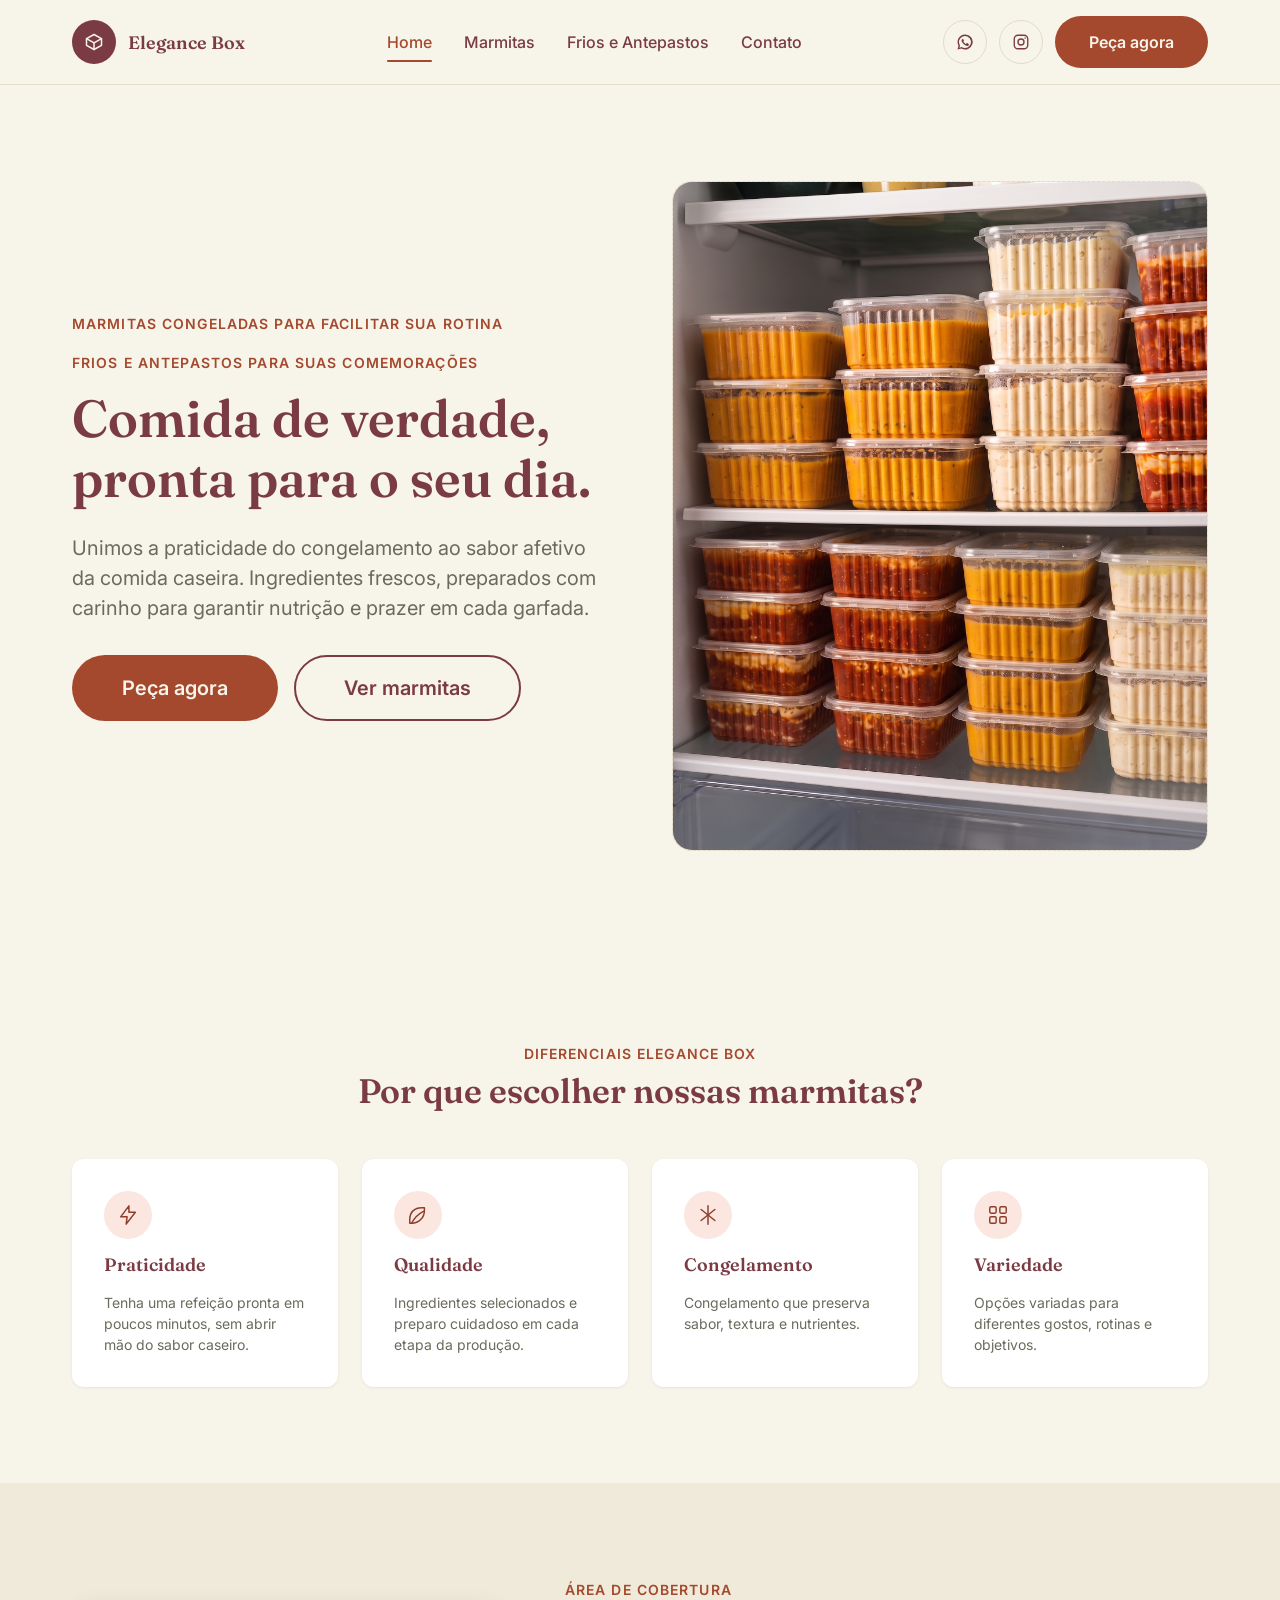
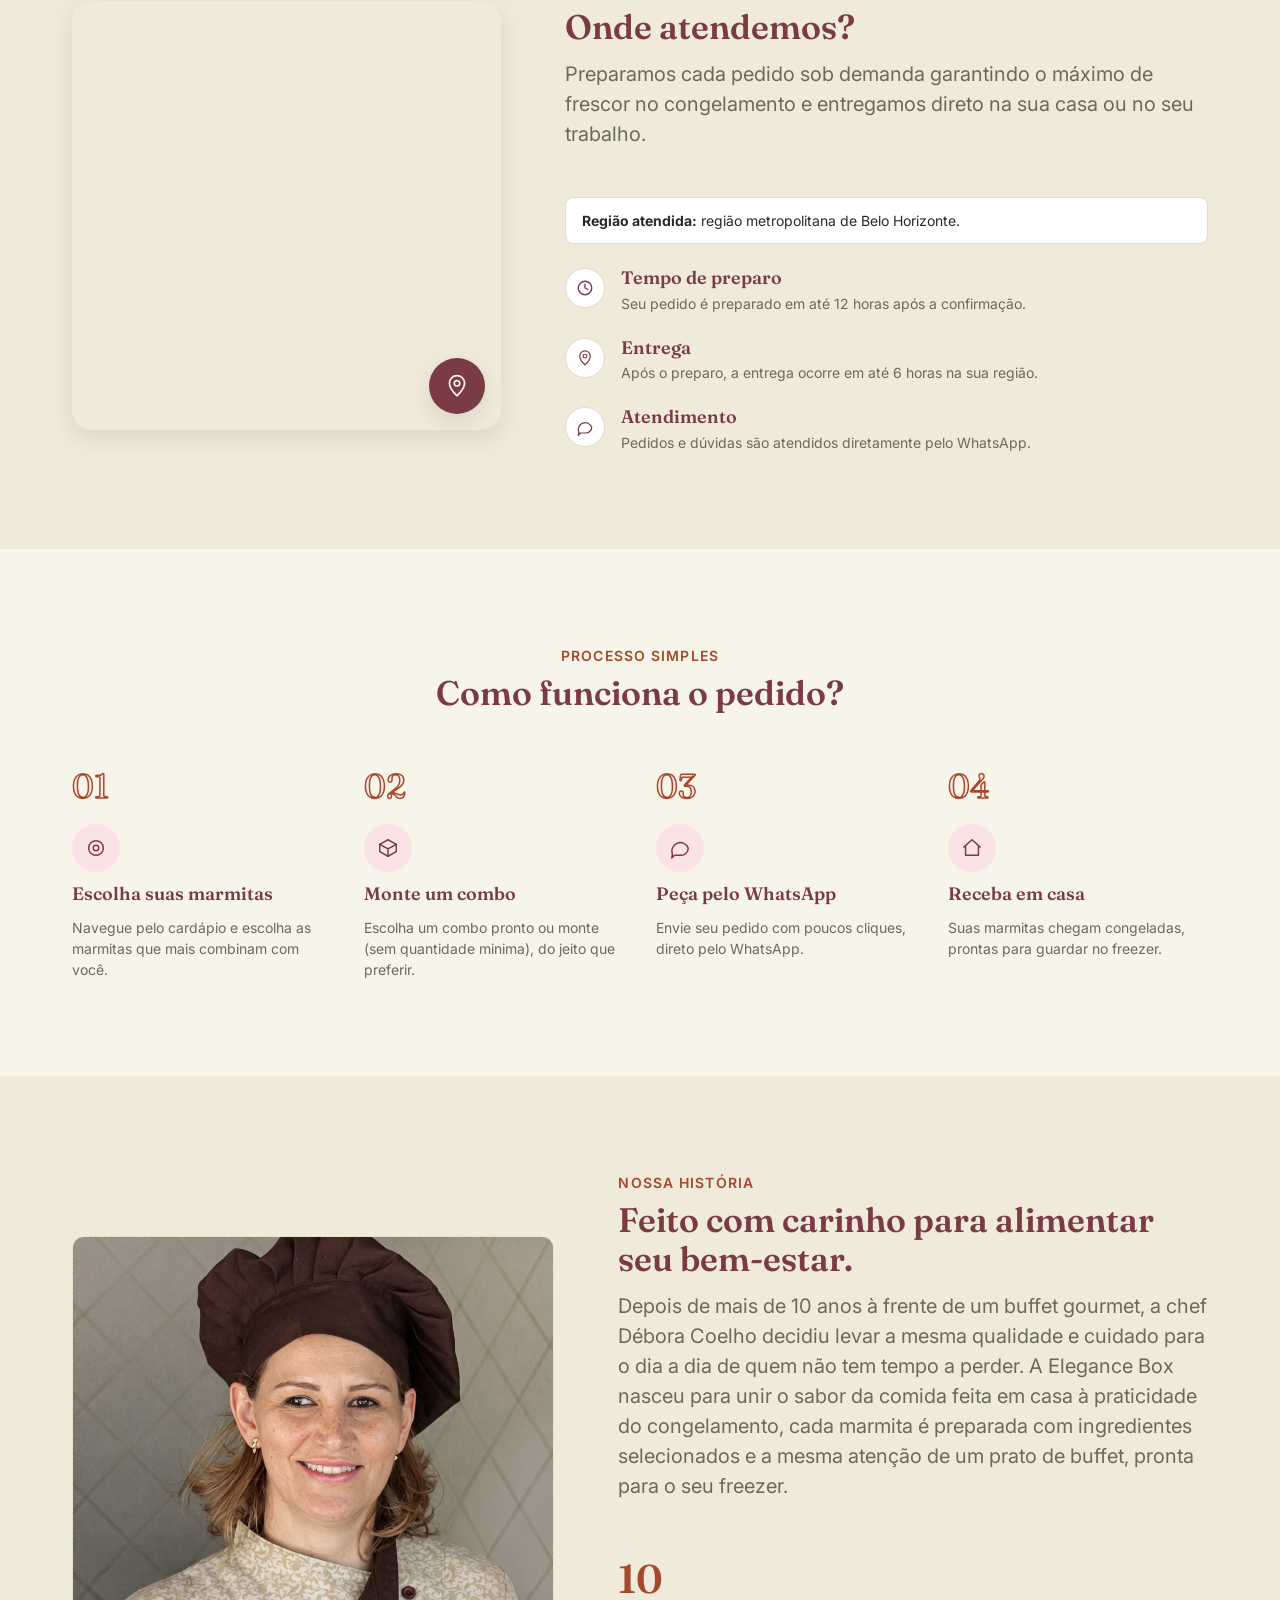
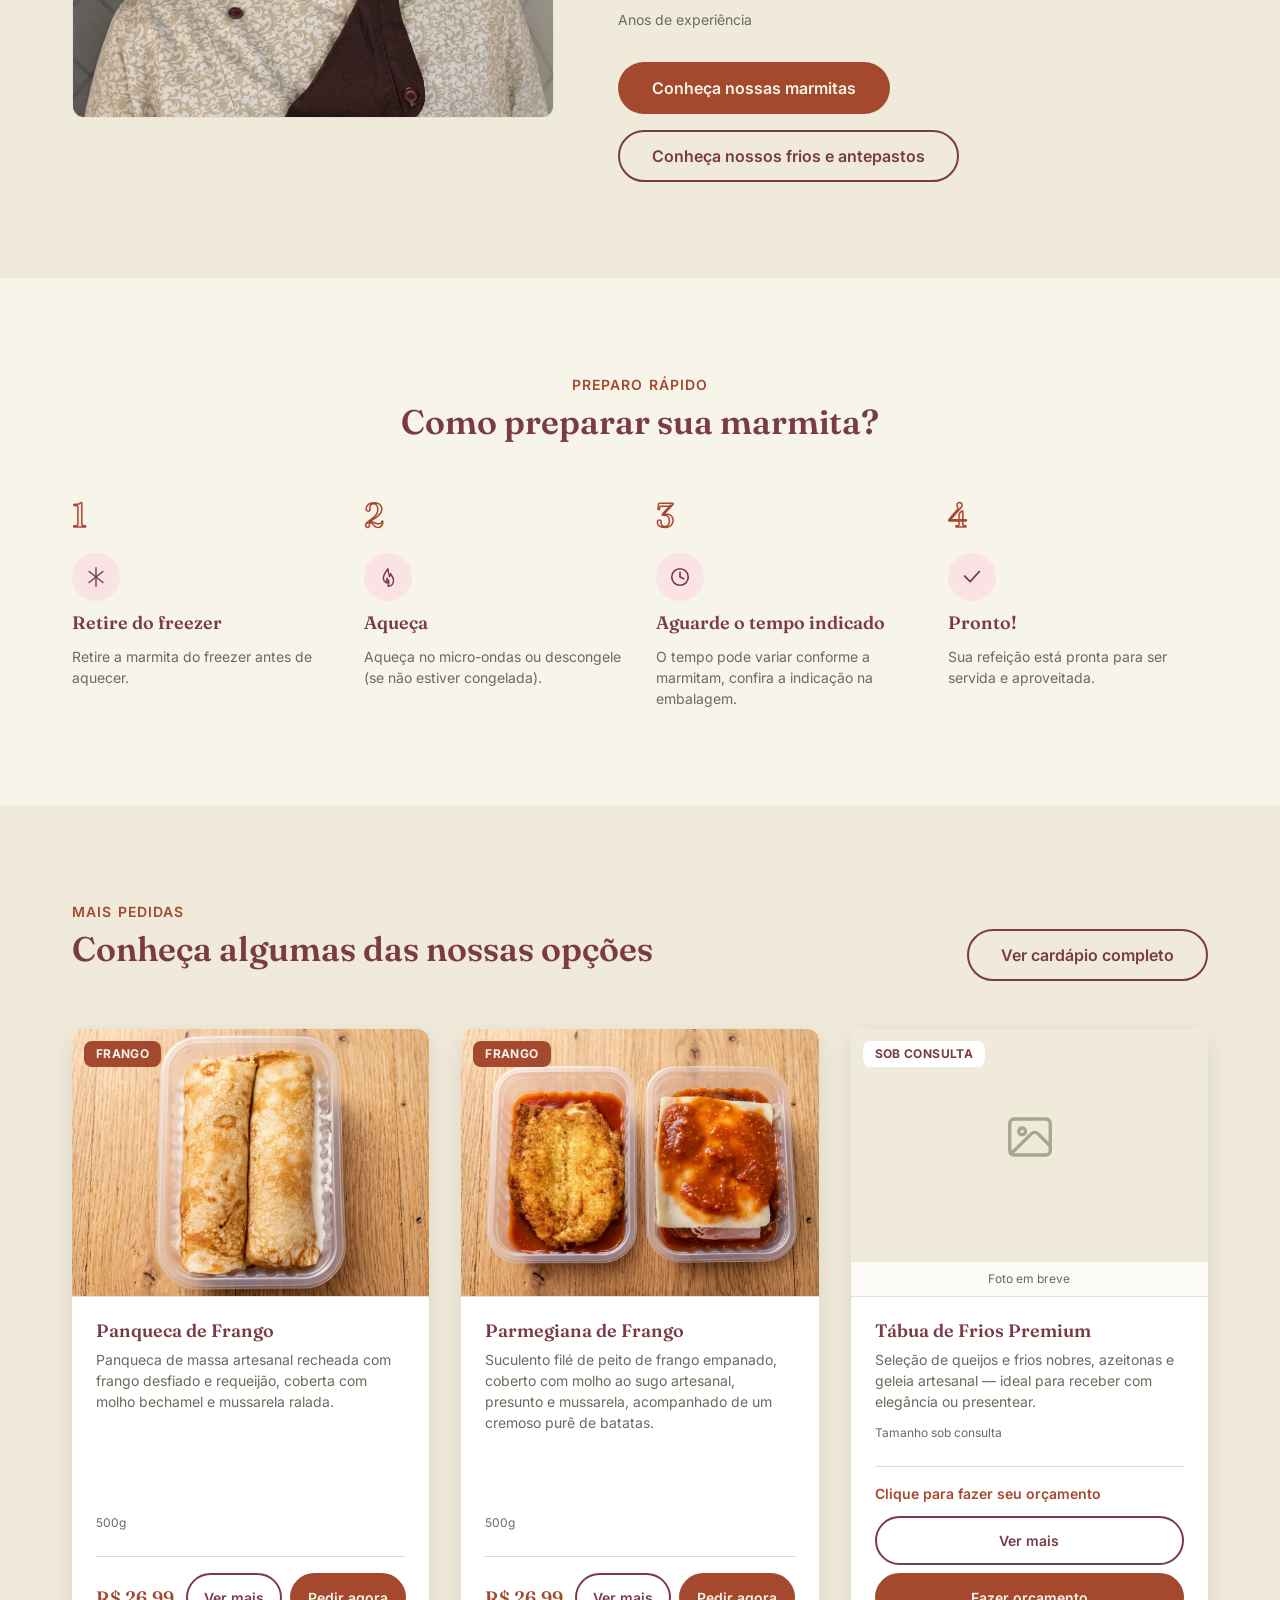
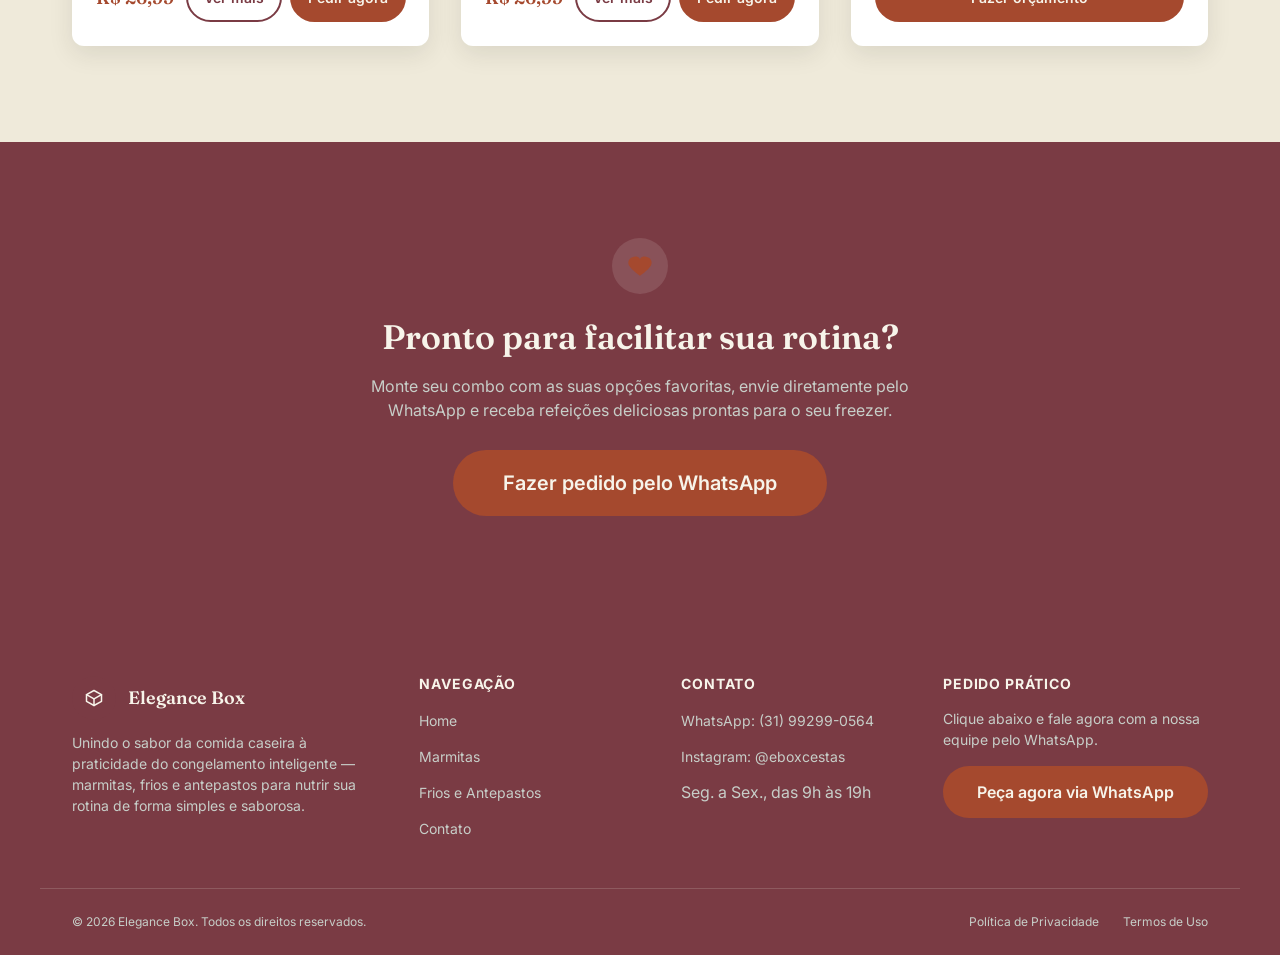
==== commit e11f9359: "Novas funcionalidades" ====
--- a/index.html
+++ b/index.html
@@ -7,6 +7,26 @@
   <title>Elegance Box | Marmitas Congeladas Gourmet</title>
   <meta name="description"
     content="Marmitas congeladas gourmet, prontas em minutos, além de frios e antepastos sob consulta. Monte seu combo e peça pelo WhatsApp." />
+
+  <!-- Open Graph / Twitter Card: controlam a prévia do link quando
+         compartilhado (WhatsApp, Instagram, etc.) — og:image e og:url
+         precisam de URL absoluta (não funciona com caminho relativo),
+         por isso usam o domínio fixo do deploy no Vercel. -->
+  <meta property="og:type" content="website" />
+  <meta property="og:site_name" content="Elegance Box" />
+  <meta property="og:locale" content="pt_BR" />
+  <meta property="og:url" content="https://elegance-box.vercel.app/" />
+  <meta property="og:title" content="Elegance Box | Marmitas, Frios e Antepastos" />
+  <meta property="og:description"
+    content="Marmitas congeladas gourmet, prontas em minutos, além de frios e antepastos sob consulta. Monte seu combo e peça pelo WhatsApp." />
+  <meta property="og:image" content="https://elegance-box.vercel.app/img/logo_completa.jpg" />
+  <meta property="og:image:width" content="2172" />
+  <meta property="og:image:height" content="1952" />
+  <meta name="twitter:card" content="summary_large_image" />
+  <meta name="twitter:title" content="Elegance Box | Marmitas, Frios e Antepastos" />
+  <meta name="twitter:description"
+    content="Marmitas congeladas gourmet, prontas em minutos, além de frios e antepastos sob consulta. Monte seu combo e peça pelo WhatsApp." />
+  <meta name="twitter:image" content="https://elegance-box.vercel.app/img/logo_completa.jpg" />
 
   <!-- Ícone SVG embutido (quadrado rosa da marca
          com o glifo da caixa), evita precisar de um arquivo favicon.ico à parte -->
@@ -405,7 +425,10 @@
             </div>
           </div>
 
-          <a class="btn btn--primary" href="marmitas.html">Conheça nossas marmitas</a>
+          <div class="about__actions">
+            <a class="btn btn--primary" href="marmitas.html">Conheça nossas marmitas</a>
+            <a class="btn btn--outline" href="frios-antepastos.html">Conheça nossos frios e antepastos</a>
+          </div>
         </div>
       </div>
     </section>
--- a/css/variables.css
+++ b/css/variables.css
@@ -1,159 +1,90 @@
-/* ==========================================================================
-   VARIABLES.CSS
-   Design Tokens do site Elegance Box.
-   Objetivo: centralizar TODAS as decisões visuais (cores, fontes, espaços,
-   bordas, sombras, transições) em um único lugar. Qualquer ajuste de marca
-   (ex: trocar a cor de destaque, trocar a fonte) deve ser feito aqui, e se
-   propaga automaticamente para o site inteiro, já que os outros arquivos
-   .css sempre consomem essas variáveis em vez de valores "soltos".
+/* Design tokens do site: cores, tipografia, espaçamento, bordas, sombras e
+   transições. Todo ajuste visual de marca começa aqui.
 
-   BREAKPOINTS DO PROJETO (documentados aqui porque CSS custom properties
-   não podem ser usadas dentro de @media, então os números abaixo precisam
-   ser repetidos manualmente nas media queries de cada arquivo):
-     - Desktop: a partir de 1200px (estilo "base", sem media query)
-     - Tablet:  de 768px até 1199px  → @media (max-width: 1199px)
-     - Mobile:  abaixo de 768px      → @media (max-width: 767px)
-   ========================================================================== */
+   Breakpoints (repetidos à mão nas media queries, já que custom properties
+   não funcionam dentro de @media):
+     Desktop: 1200px+ (base, sem media query)
+     Tablet:  768–1199px → @media (max-width: 1199px)
+     Mobile:  <768px     → @media (max-width: 767px) */
 
 :root {
-  /* ------------------------------------------------------------------
-     CORES — PALETA DE MARCA
-     Paleta inspirada em alimentação/qualidade: fundo em tom de marfim
-     (aconchegante, remete a embalagem/papel kraft), rosa acinzentado como
-     cor primária (identidade da logo) e terracota como cor de destaque
-     para todas as chamadas de ação — "rosé + terracota" é uma combinação
-     clássica e aconchegante (ambos tons terrosos/quentes, mas com
-     saturação/matiz diferentes o suficiente para distinguir claramente
-     "isto é um título" de "isto é uma ação"). Chegamos a testar um
-     dourado no lugar da terracota para afastar ainda mais as duas cores
-     na roda de cores, mas o tom ficou escurecido demais pela exigência de
-     contraste (WCAG) e leu como um amarelo/mostarda sem graça — a
-     terracota original já resolve bem o problema sendo mais bonita.
-     ------------------------------------------------------------------ */
-  --color-bg: #f7f4ea; /* fundo principal das páginas (marfim quente) */
-  --color-bg-alt: #efeada; /* fundo de seções alternadas / cards sobre --color-bg */
-  --color-surface: #ffffff; /* superfície de cards e modais, "flutuando" sobre o fundo creme */
+  /* CORES */
+  --color-bg: #f7f4ea; /* fundo principal (marfim quente) */
+  --color-bg-alt: #efeada; /* seções alternadas */
+  --color-surface: #ffffff; /* cards e modais */
 
-  /* Antes verde floresta (#2f4438) — trocado pelo rosa da logo a pedido
-     do cliente. --color-primary-soft usa a cor exata enviada por ele
-     (referência visual em anexo); --color-primary/--color-primary-dark
-     são tons mais escuros da MESMA família (não o rosa claro em si), já
-     que esta variável também é usada como texto (títulos, links de nav)
-     e como fundo escuro com texto claro em cima (footer, --section-dark)
-     — um rosa tão claro quanto o da referência não teria contraste
-     suficiente para nenhum dos dois usos. Valores calculados para
-     >=4.5:1 (na prática >=8:1) contra --color-bg, --color-bg-alt,
-     --color-surface (uso como texto) E contra --color-text-on-dark (uso
-     como fundo escuro) — ajustar aqui se o tom não bater exatamente com
-     a referência do cliente. */
-  --color-primary: #7a3b44; /* rosa queimado: header, footer, títulos, ícones padrão — 8.9:1 vs creme, 8.9:1 com texto claro em cima */
-  --color-primary-dark: #5e2c34; /* variação mais escura, usada em hover de elementos primários */
-  --color-primary-soft: #fbe2e4; /* rosa clarinho (cor enviada pelo cliente), usado em fundos de ícone/hover sutil */
+  /* Rosa da logo. Os tons escuros existem porque a cor também é usada como
+     texto e como fundo com texto claro em cima — o rosa claro sozinho não
+     teria contraste para nenhum dos dois. */
+  --color-primary: #7a3b44; /* header, footer, títulos, ícones */
+  --color-primary-dark: #5e2c34; /* hover de elementos primários */
+  --color-primary-soft: #fbe2e4; /* fundos de ícone e hover sutil */
 
-  /* Terracota original (mantida — a variante em dourado testada para
-     combinar com o novo --color-primary rosa ficou com aparência de
-     amarelo/mostarda sem graça, escurecida demais pela exigência de
-     contraste). Esta cor é usada sobretudo em texto pequeno (eyebrow,
-     preço) e como fundo de botão com texto claro em cima (todo CTA
-     "Peça agora"/"Pedir agora" do site); os valores abaixo garantem
-     >=4.5:1 contra os 3 fundos onde a cor aparece como texto (creme
-     --color-bg, o creme mais escuro --color-bg-alt das seções
-     alternadas, e branco --color-surface dos cards), com margem de
-     segurança. */
-  --color-accent: #a5492e; /* terracota: CTAs, preços, badges de destaque, estado ativo — 4.86:1 vs bg-alt (pior caso), 5.85:1 vs branco */
-  --color-accent-dark: #8d3e28; /* terracota escurecido, usado no hover dos botões de destaque — 6.69:1 vs creme */
-  --color-accent-soft: #fbe7e0; /* terracota bem clarinho, usado em fundo de badge/alerta leve */
+  --color-accent: #a5492e; /* terracota: CTAs, preços, badges, estado ativo */
+  --color-accent-dark: #8d3e28; /* hover dos botões de destaque */
+  --color-accent-soft: #fbe7e0; /* fundo de badge/alerta leve */
 
-  --color-text: #2a2a22; /* texto principal (títulos e corpo de texto) */
-  --color-text-muted: #6b6a5c; /* texto secundário (descrições, legendas, metadados) */
-  --color-text-on-dark: #f7f4ea; /* texto usado sobre fundos escuros (header/footer/CTA final) */
-  --color-text-on-dark-muted: #c7cec8; /* texto secundário sobre fundo escuro */
+  --color-text: #2a2a22; /* texto principal */
+  --color-text-muted: #6b6a5c; /* descrições, legendas, metadados */
+  --color-text-on-dark: #f7f4ea;
+  --color-text-on-dark-muted: #c7cec8;
 
-  --color-border: #e2dcc8; /* bordas sutis de cards, inputs e divisórias */
-  --color-border-on-dark: rgba(247, 244, 234, 0.16); /* divisórias sobre fundo escuro */
+  --color-border: #e2dcc8;
+  --color-border-on-dark: rgba(247, 244, 234, 0.16);
 
-  --color-success: #4c7a56; /* feedback positivo (ex: economia em combos) — mantido verde de propósito: é a cor universalmente associada a "economia/dinheiro" no Brasil, e continua distinta tanto do rosa quanto da terracota */
-  --color-alert: #8d3e28; /* feedback de alerta (reaproveita o tom de terracota escuro) */
+  --color-success: #4c7a56; /* economia em combos */
+  --color-alert: #8d3e28;
 
-  --color-overlay: rgba(94, 44, 52, 0.55); /* fundo escurecido atrás de modais/menu mobile — agora usa o tom de --color-primary-dark (rosa) em vez do antigo verde-escuro */
+  --color-overlay: rgba(94, 44, 52, 0.55); /* fundo atrás de modais/menu */
 
-  /* ------------------------------------------------------------------
-     TIPOGRAFIA
-     Fraunces (serifada, com personalidade) para títulos/display — traz a
-     sofisticação e o "afeto" pedidos no briefing. Inter (sans-serif, alta
-     legibilidade) para texto corrido, navegação, preços e botões.
-     Carregadas via Google Fonts no <head> de cada página HTML.
-     ------------------------------------------------------------------ */
+  /* TIPOGRAFIA — Fraunces nos títulos, Inter no corpo. Tamanhos em rem
+     para respeitar o zoom de texto do navegador. */
   --font-display: "Fraunces", Georgia, serif;
   --font-body: "Inter", -apple-system, Segoe UI, sans-serif;
 
-  /* Escala de tamanhos de fonte. Usa rem (relativo à fonte raiz do
-     navegador, tipicamente 16px) para respeitar configurações de
-     acessibilidade do usuário (zoom de texto do navegador/SO). */
   --text-display: 3.25rem; /* título hero da Home */
-  --text-h1: 2.5rem; /* título principal de página (Cardápio, Contato) */
+  --text-h1: 2.5rem; /* título de página */
   --text-h2: 2.125rem; /* título de seção */
-  --text-h3: 1.5rem; /* subtítulo de seção / título de card grande */
-  --text-h4: 1.125rem; /* título de card pequeno */
-  --text-lead: 1.25rem; /* texto de apoio logo abaixo de títulos grandes */
-  --text-body: 1rem; /* texto corrido padrão */
-  --text-small: 0.875rem; /* metadados, descrições de card, legendas */
-  --text-caption: 0.75rem; /* selos, rótulos pequenos, notas de rodapé de tabela */
+  --text-h3: 1.5rem;
+  --text-h4: 1.125rem;
+  --text-lead: 1.25rem;
+  --text-body: 1rem;
+  --text-small: 0.875rem;
+  --text-caption: 0.75rem;
 
-  --leading-tight: 1.15; /* line-height apertado, usado em títulos grandes */
-  --leading-normal: 1.5; /* line-height padrão para texto corrido */
+  --leading-tight: 1.15;
+  --leading-normal: 1.5;
 
-  /* ------------------------------------------------------------------
-     ESPAÇAMENTO
-     Escala baseada em múltiplos de 4px. Usar sempre estas variáveis (em
-     vez de valores soltos como "17px") mantém o ritmo vertical/horizontal
-     do site consistente entre seções e componentes diferentes.
-     ------------------------------------------------------------------ */
-  --space-1: 0.25rem; /* 4px  — ajustes finos (ex: gap entre ícone e texto) */
-  --space-2: 0.5rem; /* 8px  — espaçamento mínimo entre elementos relacionados */
-  --space-3: 0.75rem; /* 12px — padding interno de botões/badges */
-  --space-4: 1rem; /* 16px — espaçamento padrão entre elementos de um card */
-  --space-5: 1.5rem; /* 24px — padding interno de cards e modais */
-  --space-6: 2rem; /* 32px — espaço entre blocos dentro de uma seção */
-  --space-7: 3rem; /* 48px — espaço entre o título de uma seção e seu conteúdo */
-  --space-8: 4rem; /* 64px — padding vertical padrão de uma seção completa */
-  --space-9: 6rem; /* 96px — padding vertical de seções de destaque (hero, CTA final) */
+  /* ESPAÇAMENTO — escala em múltiplos de 4px. */
+  --space-1: 0.25rem; /* 4px */
+  --space-2: 0.5rem; /* 8px */
+  --space-3: 0.75rem; /* 12px */
+  --space-4: 1rem; /* 16px */
+  --space-5: 1.5rem; /* 24px */
+  --space-6: 2rem; /* 32px */
+  --space-7: 3rem; /* 48px */
+  --space-8: 4rem; /* 64px */
+  --space-9: 6rem; /* 96px */
 
-  /* ------------------------------------------------------------------
-     LAYOUT
-     ------------------------------------------------------------------ */
-  --container-width: 1200px; /* largura máxima do conteúdo, conforme briefing (1200–1280px) */
-  --container-padding: 2rem; /* respiro lateral mínimo do container em telas grandes */
+  /* LAYOUT */
+  --container-width: 1200px;
+  --container-padding: 2rem;
 
-  /* ------------------------------------------------------------------
-     BORDAS E SOMBRAS
-     Cantos levemente arredondados (nunca "pill" nos cards, para manter a
-     aparência elegante/sofisticada) e sombras suaves, nunca fortes,
-     conforme pedido no briefing ("evitar sombras muito fortes").
-     ------------------------------------------------------------------ */
+  /* BORDAS E SOMBRAS */
   --radius-sm: 8px; /* botões, badges, inputs */
   --radius-md: 12px; /* cards */
-  --radius-lg: 20px; /* modais, blocos grandes de imagem */
-  --radius-full: 999px; /* elementos circulares/pill (botão CTA, ícone social) */
+  --radius-lg: 20px; /* modais */
+  --radius-full: 999px; /* pill e círculos */
 
   --shadow-sm: 0 1px 3px rgba(42, 42, 34, 0.08);
   --shadow-md: 0 8px 24px rgba(42, 42, 34, 0.1);
   --shadow-lg: 0 24px 48px rgba(42, 42, 34, 0.18);
 
-  /* ------------------------------------------------------------------
-     TRANSIÇÕES
-     Duração única para todas as microinterações (hover, foco, abertura de
-     modal) — mantém a sensação de resposta do site consistente e evita
-     animações longas/exageradas (pedido explícito do briefing).
-     ------------------------------------------------------------------ */
+  /* TRANSIÇÕES */
   --transition-fast: 150ms ease;
   --transition-base: 250ms ease;
 
-  /* ------------------------------------------------------------------
-     CAMADAS (z-index)
-     Escala centralizada para evitar "guerra de z-index" entre header
-     fixo, menu mobile e modais.
-     ------------------------------------------------------------------ */
+  /* CAMADAS */
   --z-header: 100;
   --z-mobile-menu: 200;
   --z-modal: 300;
--- a/css/global.css
+++ b/css/global.css
@@ -1,20 +1,6 @@
-/* ==========================================================================
-   GLOBAL.CSS
-   Estilos e componentes compartilhados por TODAS as páginas do site:
-   tipografia base, layout (container/seções), header, footer, menu mobile,
-   botões, badges, cards de produto/combo, modal base, tabela nutricional,
-   seletor de quantidade e utilitários de acessibilidade.
-
-   Estilos que só existem em UMA página (ex: hero da Home) ficam nos
-   arquivos home.css / marmitas.css / frios.css / contato.css — aqui só
-   entra o que é reaproveitado em 2 ou mais lugares.
-   ========================================================================== */
-
-/* --------------------------------------------------------------------------
-   TIPOGRAFIA BASE
-   Define a aparência padrão de texto do site inteiro. Cada página só
-   precisa sobrescrever o que for realmente diferente.
-   -------------------------------------------------------------------- */
+/* GLOBAL.CSS */
+
+/* TIPOGRAFIA BASE */
 
 /* Fundo e cor de texto padrão do site + fonte de corpo (Inter). */
 body {
@@ -24,9 +10,7 @@
   font-size: var(--text-body);
 }
 
-/* Todos os títulos usam a fonte serifada de destaque (Fraunces) e um
-   line-height mais apertado, já que textos grandes com line-height normal
-   ficam com espaçamento visualmente exagerado entre linhas. */
+/* Títulos usam a fonte serifada de destaque e line-height mais apertado. */
 h1,
 h2,
 h3,
@@ -50,30 +34,22 @@
   font-size: var(--text-h4);
 }
 
-/* Parágrafos usam a cor secundária de texto por padrão (mais suave que
-   títulos), já que a maior parte dos parágrafos do site é texto de apoio,
-   não conteúdo principal. */
+/* Parágrafos usam a cor secundária por padrão (texto de apoio). */
 p {
   color: var(--color-text-muted);
   line-height: var(--leading-normal);
 }
 
-/* --------------------------------------------------------------------------
-   ACESSIBILIDADE — FOCO E SKIP LINK
-   -------------------------------------------------------------------- */
-
-/* Estado de foco visível e consistente em qualquer elemento navegável por
-   teclado. Usamos :focus-visible (em vez de :focus) para o contorno só
-   aparecer quando a navegação é por teclado (Tab), não em cliques de
-   mouse — evita o "anel" de foco aparecer em cliques comuns. */
+/* ACESSIBILIDADE — FOCO E SKIP LINK */
+
+/* :focus-visible em vez de :focus: o contorno só aparece na navegação
+   por teclado, não em cliques de mouse. */
 :focus-visible {
   outline: 3px solid var(--color-accent);
   outline-offset: 2px;
 }
 
-/* Esconde visualmente um elemento mas mantém acessível a leitores de tela.
-   Usado em textos de apoio que só existem para contexto (ex: labels de
-   ícones que já têm aria-label, mas quando queremos reforçar com texto). */
+/* Esconde visualmente um elemento mas mantém acessível a leitores de tela. */
 .visually-hidden {
   position: absolute;
   width: 1px;
@@ -86,9 +62,7 @@
   border: 0;
 }
 
-/* Link "pular para o conteúdo": fica invisível até receber foco via Tab,
-   permitindo que usuários de teclado pulem o header/nav repetido em toda
-   página e vão direto para o <main>. */
+/* Link "pular para o conteúdo": invisível até receber foco via Tab. */
 .skip-link {
   position: absolute;
   top: -48px;
@@ -105,13 +79,9 @@
   top: var(--space-4);
 }
 
-/* --------------------------------------------------------------------------
-   LAYOUT — CONTAINER E SEÇÕES
-   Componentes de estrutura reaproveitados por toda seção de toda página.
-   -------------------------------------------------------------------- */
-
-/* Container centralizado com largura máxima, conforme briefing (seção 5):
-   o conteúdo nunca deve esticar 100% da tela em telas grandes. */
+/* LAYOUT — CONTAINER E SEÇÕES */
+
+/* Container centralizado com largura máxima. */
 .container {
   width: 100%;
   max-width: var(--container-width);
@@ -124,15 +94,12 @@
   padding-block: var(--space-9);
 }
 
-/* Modificador para seções com fundo alternado (dá "respiro" visual entre
-   seções consecutivas, evitando que tudo pareça um bloco único). */
+/* Fundo alternado, para dar respiro visual entre seções consecutivas. */
 .section--alt {
   background-color: var(--color-bg-alt);
 }
 
-/* Modificador para seções com fundo escuro (ex: CTA final da Home/Contato):
-   troca a cor de texto padrão para a versão clara, já que --color-text
-   (escuro) ficaria ilegível sobre --color-primary. */
+/* Fundo escuro (ex: CTA final): troca o texto para a versão clara. */
 .section--dark {
   background-color: var(--color-primary);
   color: var(--color-text-on-dark);
@@ -147,24 +114,20 @@
   color: var(--color-text-on-dark-muted);
 }
 
-/* Cabeçalho de seção: pequeno rótulo (eyebrow) + título + subtítulo.
-   Reaproveitado em praticamente toda seção do site (Benefícios, Como
-   Funciona, Sobre, Destaque do Cardápio, etc.) — por isso vive aqui e não
-   em home.css. */
+/* Cabeçalho de seção: eyebrow + título + subtítulo, usado em quase toda
+   seção do site. */
 .section-header {
   max-width: 640px;
   margin-bottom: var(--space-7);
 }
 
-/* Variante centralizada, usada em seções sem conteúdo lateral (ex:
-   Benefícios, Como Funciona). */
+/* Variante centralizada, para seções sem conteúdo lateral. */
 .section-header--center {
   margin-inline: auto;
   text-align: center;
 }
 
-/* Variante com ação: título à esquerda e um botão à direita, na mesma
-   linha (ex: "Conheça algumas opções" + botão "Ver cardápio completo"). */
+/* Variante com ação: título à esquerda, botão à direita, mesma linha. */
 .section-header--with-action {
   max-width: none;
   display: flex;
@@ -173,9 +136,7 @@
   gap: var(--space-5);
 }
 
-/* Rótulo pequeno acima do título (ex: "Diferenciais Elegance Box"): usa a
-   cor de destaque e letras espaçadas para funcionar como um "olho" que
-   guia a leitura antes do título grande. */
+/* Rótulo pequeno acima do título, guiando a leitura antes dele. */
 .section-header__eyebrow {
   display: block;
   font-family: var(--font-body);
@@ -196,13 +157,7 @@
   color: var(--color-text-muted);
 }
 
-/* --------------------------------------------------------------------------
-   BOTÕES
-   Componente .btn reaproveitado em CTAs de header, hero, cards, modais e
-   footer. Variantes de cor via modificador de classe; estado desabilitado
-   via o atributo HTML nativo [disabled], não uma classe — assim o
-   navegador já trata teclado/leitor de tela corretamente sem JS extra.
-   -------------------------------------------------------------------- */
+/* BOTÕES */
 
 .btn {
   display: inline-flex;
@@ -220,14 +175,12 @@
   white-space: nowrap;
 }
 
-/* Leve efeito de "afundar" ao clicar (estado active) — feedback tátil sem
-   depender de animação exagerada. */
+/* Leve efeito de "afundar" ao clicar. */
 .btn:active {
   transform: scale(0.97);
 }
 
-/* Botão primário (cor de destaque sólida): usado em toda ação de conversão
-   (Peça agora, Pedir agora, Enviar pedido pelo WhatsApp). */
+/* Botão primário: usado em toda ação de conversão (Peça agora, etc.). */
 .btn--primary {
   background-color: var(--color-accent);
   color: var(--color-text-on-dark);
@@ -236,9 +189,7 @@
   background-color: var(--color-accent-dark);
 }
 
-/* Botão outline (contorno, fundo transparente): usado em ações
-   secundárias (Ver mais, Ver Instagram, Continuar escolhendo). A cor de
-   contorno se adapta ao fundo escuro/claro via .section--dark abaixo. */
+/* Botão outline: ações secundárias. Adapta a cor via .section--dark abaixo. */
 .btn--outline {
   background-color: transparent;
   border-color: currentColor;
@@ -262,15 +213,12 @@
   font-size: var(--text-lead);
 }
 
-/* Botão que ocupa 100% da largura do container pai (usado dentro dos
-   modais, onde os botões ficam empilhados verticalmente). */
+/* Botão de largura total, usado dentro dos modais. */
 .btn--block {
   width: 100%;
 }
 
-/* Estado desabilitado: aparência "apagada" e cursor de bloqueio, para
-   deixar claro que a ação não pode ser executada agora (ex: enviar pedido
-   com o combo personalizado vazio). */
+/* Estado desabilitado: aparência apagada e cursor de bloqueio. */
 .btn:disabled {
   opacity: 0.45;
   cursor: not-allowed;
@@ -280,24 +228,16 @@
   transform: none;
 }
 
-/* Equivalente ao :disabled acima, mas para o botão "Enviar pedido" do
-   combo personalizado, que é um link <a> (não um <button>) — precisa
-   permanecer <a> para funcionar com "abrir em nova guia" nativamente, e
-   por isso usa aria-disabled em vez do atributo disabled (que só existe
-   em elementos de formulário). O bloqueio real do clique é feito em
-   marmitas.js. */
+/* Equivalente ao :disabled acima para links <a>, que não aceitam o
+   atributo disabled. O bloqueio do clique fica em marmitas.js. */
 .btn[aria-disabled="true"] {
   opacity: 0.45;
   cursor: not-allowed;
   pointer-events: none;
 }
 
-/* Botão circular só com ícone (WhatsApp/Instagram do header, fechar do
-   modal, +/- do seletor de quantidade herdam a base mas redefinem
-   formato). 44x44px é o mínimo recomendado de área de toque (Apple HIG /
-   Material Design) — importante aqui porque não há texto visível para
-   "compensar" um alvo pequeno, só o ícone. aria-label é usado no HTML já
-   que não há texto visível. */
+/* Botão circular só com ícone. 44x44px é o mínimo recomendado de área
+   de toque; o rótulo acessível vem do aria-label no HTML. */
 .icon-btn {
   display: inline-flex;
   align-items: center;
@@ -320,11 +260,7 @@
   border-color: var(--color-primary);
 }
 
-/* --------------------------------------------------------------------------
-   BADGES
-   Selo pequeno usado sobre a foto de produtos/combos (ex: "Mais vendida")
-   e sobre o preço riscado de um combo (ex: "12% OFF").
-   -------------------------------------------------------------------- */
+/* BADGES */
 
 .badge {
   display: inline-flex;
@@ -337,32 +273,25 @@
   letter-spacing: 0.03em;
 }
 
-/* Variante sólida (cor de destaque): usada para o selo mais "forte" de
-   cada card, o primeiro que o olho deve notar (ex: Mais vendida, % OFF). */
+/* Variante sólida: o selo mais forte de cada card (ex: % OFF). */
 .badge--accent {
   background-color: var(--color-accent);
   color: var(--color-text-on-dark);
 }
 
-/* Variante em verde: usada para selos informativos, um degrau abaixo do
-   selo de destaque (ex: Novidade, Premium). */
+/* Variante em verde: selos informativos, um degrau abaixo do destaque. */
 .badge--primary {
   background-color: var(--color-primary);
   color: var(--color-text-on-dark);
 }
 
-/* Variante clara: usada para selos mais discretos, que não devem competir
-   visualmente com o selo principal do card (ex: Baixo Carbo). */
+/* Variante clara: selos discretos, sem competir com o selo principal. */
 .badge--soft {
   background-color: var(--color-surface);
   color: var(--color-primary);
 }
 
-/* --------------------------------------------------------------------------
-   HEADER GLOBAL
-   Fixo no topo (position: sticky) para o CTA "Peça agora" e a navegação
-   ficarem sempre acessíveis, mesmo com o usuário tendo rolado a página.
-   -------------------------------------------------------------------- */
+/* HEADER GLOBAL */
 
 .site-header {
   position: sticky;
@@ -388,9 +317,7 @@
   flex-shrink: 0;
 }
 
-/* Ícone da marca: fundo verde primário circular com o glifo em creme,
-   tamanho suficiente para ser reconhecido sem dominar o header (pedido
-   explícito do briefing, seção 6). */
+/* Ícone da marca: fundo circular com o glifo em creme. */
 .logo__icon {
   display: inline-flex;
   align-items: center;
@@ -433,10 +360,7 @@
   color: var(--color-accent);
 }
 
-/* Estado "página atual", aplicado via JS em main.js (comparando a URL
-   atual com o href de cada link) — ver EB.nav.highlightActiveLink(). Usa
-   cor de destaque + um traço embaixo, replicando o estado visto no menu
-   mobile do Figma. */
+/* Estado "página atual", aplicado por EB.nav.highlightActiveLink() (main.js). */
 .nav-link.is-active {
   color: var(--color-accent);
 }
@@ -458,8 +382,7 @@
   gap: var(--space-3);
 }
 
-/* Botão hambúrguer: escondido no desktop, exibido apenas em telas
-   menores (ver media query no fim do arquivo). */
+/* Botão hambúrguer: escondido no desktop, exibido no mobile. */
 .mobile-menu-toggle {
   display: none;
   align-items: center;
@@ -473,12 +396,7 @@
   height: 24px;
 }
 
-/* --------------------------------------------------------------------------
-   MENU MOBILE
-   Painel fullscreen que substitui a navegação horizontal em telas
-   estreitas. Fica fora do fluxo normal (position: fixed) e é
-   mostrado/escondido via a classe .is-open, controlada por main.js.
-   -------------------------------------------------------------------- */
+/* MENU MOBILE */
 
 .mobile-menu {
   position: fixed;
@@ -487,8 +405,7 @@
   background-color: var(--color-bg);
   display: flex;
   flex-direction: column;
-  /* Começa invisível e levemente deslocado; a transição de opacidade só
-     dá a sensação de "aparecer suavemente" quando .is-open é aplicada. */
+  /* Começa invisível e levemente deslocado; .is-open faz aparecer suavemente. */
   opacity: 0;
   visibility: hidden;
   transition: opacity var(--transition-base), visibility var(--transition-base);
@@ -507,8 +424,7 @@
   border-bottom: 1px solid var(--color-border);
 }
 
-/* Botão de fechar com fundo suave em tom de destaque, conforme visto no
-   protótipo do Figma (círculo rosado com X). */
+/* Botão de fechar com fundo suave em tom de destaque. */
 .mobile-menu__close {
   background-color: var(--color-accent-soft);
   color: var(--color-accent-dark);
@@ -519,8 +435,7 @@
   color: var(--color-text-on-dark);
 }
 
-/* Corpo do menu: navegação centralizada vertical e horizontalmente,
-   ocupando o espaço restante da tela. */
+/* Corpo do menu: navegação centralizada, ocupando o espaço restante. */
 .mobile-menu__body {
   flex: 1;
   display: flex;
@@ -529,9 +444,7 @@
   justify-content: center;
   gap: var(--space-6);
   padding: var(--space-6) var(--container-padding);
-  /* Em telas baixas (ex: celular em modo paisagem), a navegação + divisor
-     + ações podem ultrapassar a altura disponível — sem overflow-y, o
-     conteúdo centralizado ficaria cortado e inacessível. */
+  /* Sem overflow-y, o conteúdo cortaria em telas baixas (celular em paisagem). */
   overflow-y: auto;
 }
 
@@ -568,15 +481,12 @@
   gap: var(--space-3);
 }
 
-/* Impede a rolagem da página por trás quando o menu mobile (ou um modal)
-   está aberto — aplicada/removida em document.body via JS. */
+/* Impede a rolagem por trás com o menu mobile/modal aberto (via JS). */
 body.no-scroll {
   overflow: hidden;
 }
 
-/* --------------------------------------------------------------------------
-   FOOTER GLOBAL
-   -------------------------------------------------------------------- */
+/* FOOTER GLOBAL */
 
 .site-footer {
   background-color: var(--color-primary);
@@ -629,11 +539,8 @@
 .footer-block__text {
   font-size: var(--text-small);
   margin-bottom: var(--space-4);
-  /* Sem isso, a regra genérica "p { color: var(--color-text-muted) }"
-     (pensada para texto sobre fundo claro) vence por especificidade e
-     este parágrafo fica quase ilegível sobre o fundo verde escuro do
-     footer — precisa do mesmo tom claro usado nos elementos vizinhos
-     (.footer-block__description, .footer-block__list a). */
+  /* Sem isto, herdaria a cor muted padrão e ficaria ilegível sobre o
+     fundo escuro do footer. */
   color: var(--color-text-on-dark-muted);
 }
 
@@ -653,14 +560,7 @@
   color: var(--color-text-on-dark);
 }
 
-/* --------------------------------------------------------------------------
-   MEDIA PLACEHOLDER
-   Substitui fotos reais enquanto o cliente não envia o material definitivo
-   (briefing, seção 42). Mostra um ícone neutro + legenda descritiva, para
-   deixar claro que ali entrará uma fotografia real do prato/ambiente —
-   troque este <div> por uma tag <img src="images/..." alt="..."> quando a
-   foto estiver disponível.
-   -------------------------------------------------------------------- */
+/* MEDIA PLACEHOLDER */
 
 .media-placeholder {
   display: flex;
@@ -670,8 +570,7 @@
   background-color: var(--color-bg-alt);
   border: 1px dashed var(--color-border);
   border-radius: var(--radius-md);
-  /* Ícone de imagem em SVG embutido via data-URI, centralizado — evita
-     depender de um arquivo de imagem externo só para exibir o placeholder. */
+  /* SVG embutido via data-URI, sem depender de arquivo externo. */
   background-image: url("data:image/svg+xml,%3Csvg xmlns='http://www.w3.org/2000/svg' viewBox='0 0 24 24' fill='none' stroke='%23a9a68f' stroke-width='1.5'%3E%3Crect x='3' y='4' width='18' height='16' rx='2'/%3E%3Ccircle cx='8.5' cy='9.5' r='1.5'/%3E%3Cpath d='M21 16l-5.5-5.5a2 2 0 0 0-2.8 0L3 20'/%3E%3C/svg%3E");
   background-repeat: no-repeat;
   background-position: center 38%;
@@ -688,8 +587,7 @@
   text-align: center;
 }
 
-/* Quando o placeholder é substituído por uma <img> real, a imagem deve
-   preencher a mesma caixa (aspect-ratio + border-radius definidos abaixo). */
+/* A <img> real preenche a mesma caixa do placeholder. */
 img.media-placeholder {
   display: block;
   height: 100%;
@@ -697,8 +595,7 @@
   background-image: none;
 }
 
-/* Modificadores de proporção — cada contexto de uso define a altura
-   necessária (hero grande, card de produto, foto quadrada, etc.). */
+/* Modificadores de proporção por contexto (hero, card, foto quadrada). */
 .media-placeholder--hero {
   aspect-ratio: 4 / 5;
   border-radius: var(--radius-lg);
@@ -713,13 +610,7 @@
   aspect-ratio: 1 / 1;
 }
 
-/* --------------------------------------------------------------------------
-   GRID DE PRODUTOS
-   Grade de .product-card, usada no grid de Marmitas (marmitas.html) e no
-   grid de exemplos de Frios e Antepastos (frios-antepastos.html) — por
-   isso mora aqui e não em marmitas.css. Responsividade tratada junto com
-   a do product-card, no fim deste arquivo.
-   -------------------------------------------------------------------- */
+/* GRID DE PRODUTOS */
 
 .products-grid {
   display: grid;
@@ -727,13 +618,7 @@
   gap: var(--space-6);
 }
 
-/* --------------------------------------------------------------------------
-   PRODUCT CARD
-   Componente principal de Marmitas, reaproveitado na Home (seção de
-   destaques) e em Frios e Antepastos — por isso mora em global.css.
-   Estrutura: mídia (com badge sobreposto) + corpo (nome, descrição,
-   metadados, preço, ações).
-   -------------------------------------------------------------------- */
+/* PRODUCT CARD */
 
 .product-card {
   display: flex;
@@ -746,8 +631,7 @@
   height: 100%;
 }
 
-/* Pequena elevação ao passar o mouse — o único "movimento" do card,
-   conforme pedido no briefing (nada de animações exageradas). */
+/* Pequena elevação ao passar o mouse. */
 .product-card:hover {
   box-shadow: var(--shadow-md);
   transform: translateY(-4px);
@@ -808,25 +692,19 @@
   gap: var(--space-2);
 }
 
-/* Nos cards, os botões de ação são menores que o padrão global (fonte
-   reduzida, para não competir visualmente com o preço), mas o padding
-   vertical usa --space-3 (não --space-2) para a altura final não cair
-   abaixo dos 44px de área de toque recomendados. */
+/* Botões menores que o padrão global, mas com padding vertical suficiente
+   para não cair abaixo dos 44px de área de toque. */
 .product-card__actions .btn {
   padding: var(--space-3) var(--space-4);
   font-size: var(--text-small);
 }
 
-/* Variante "featured": usada nos 3 cards de destaque da Home. Recebe uma
-   borda sutil na cor de destaque para se diferenciar levemente dos cards
-   padrão do Cardápio. */
+/* Variante "featured": cards de destaque da Home, sombra mais forte. */
 .product-card--featured {
   box-shadow: var(--shadow-md);
 }
 
-/* --------------------------------------------------------------------------
-   PREÇO
-   -------------------------------------------------------------------- */
+/* PREÇO */
 
 .price {
   display: flex;
@@ -841,17 +719,24 @@
   color: var(--color-accent);
 }
 
-/* Usado no lugar do preço para itens sem valor fixo (ex: Frios e
-   Antepastos, "sob consulta" — ver createProductCard em main.js). É uma
-   frase, não um número curto, então usa a fonte de corpo em vez da
-   serifada de destaque e um tamanho menor, para não ocupar 2-3 linhas no
-   espaço estreito de um product-card. */
+/* Usado no lugar do preço para itens "sob consulta" (sem valor fixo). */
 .price__value--quote {
   font-family: var(--font-body);
   font-size: var(--text-small);
   font-weight: 600;
 }
 
+/* O texto "sob consulta" é bem mais longo que um preço em R$ e, em
+   telas largas, empurrava os botões para fora do card (cortados pelo
+   overflow: hidden). Empilhar resolve em qualquer largura. */
+.product-card--quote .product-card__footer {
+  flex-direction: column;
+  align-items: stretch;
+}
+.product-card--quote .product-card__actions {
+  flex-direction: column;
+}
+
 /* Preço "de", riscado — exibido apenas quando existe promoção (combos). */
 .price__old {
   font-size: var(--text-small);
@@ -859,11 +744,7 @@
   text-decoration: line-through;
 }
 
-/* --------------------------------------------------------------------------
-   COMBO CARD
-   Visualmente mais chamativo que o product-card (mais alto contraste),
-   já que os combos são o principal ponto de conversão do site.
-   -------------------------------------------------------------------- */
+/* COMBO CARD */
 
 .combo-card {
   display: flex;
@@ -875,10 +756,7 @@
   height: 100%;
 }
 
-/* O selo de desconto do combo é o primeiro elemento do card — um dos
-   elementos visuais mais importantes (briefing, seção 23) — por isso fica
-   destacado acima do título, sem "esticar" na largura do card (o
-   combo-card__body é flex column, que por padrão esticaria o badge). */
+/* align-self evita que o flex column do card estique o badge na largura. */
 .combo-card__badge {
   align-self: flex-start;
   margin-bottom: var(--space-3);
@@ -930,8 +808,7 @@
   border-top: 1px solid var(--color-border);
 }
 
-/* Texto de economia (ex: "Você economiza R$ 14,60") — usa a cor de
-   sucesso para reforçar positivamente a vantagem financeira do combo. */
+/* Texto de economia (ex: "Você economiza R$ 14,60"), cor de sucesso. */
 .combo-card__savings {
   font-size: var(--text-small);
   font-weight: 600;
@@ -947,9 +824,7 @@
   flex: 1;
 }
 
-/* Variante do card "Monte seu combo": sem foto, com borda tracejada para
-   comunicar visualmente que é uma ação "diferente" das demais (montar, não
-   apenas comprar pronto), conforme briefing seção 25. */
+/* Variante "Monte seu combo": sem foto, borda tracejada. */
 .combo-card--custom {
   align-items: center;
   justify-content: center;
@@ -976,10 +851,7 @@
   height: 28px;
 }
 
-/* --------------------------------------------------------------------------
-   STEP CARD
-   Passo numerado, usado em "Como funciona" e "Como preparar" (Home).
-   -------------------------------------------------------------------- */
+/* STEP CARD */
 
 .step-card {
   display: flex;
@@ -1017,11 +889,7 @@
   font-size: var(--text-small);
 }
 
-/* --------------------------------------------------------------------------
-   BENEFIT CARD
-   Usado na seção "Benefícios" da Home — mais simples que o step-card
-   (sem numeração), focado no ícone + texto curto.
-   -------------------------------------------------------------------- */
+/* BENEFIT CARD */
 
 .benefit-card {
   display: flex;
@@ -1057,10 +925,7 @@
   font-size: var(--text-small);
 }
 
-/* --------------------------------------------------------------------------
-   CONTACT CARD
-   Usado na página Contato (WhatsApp / Instagram).
-   -------------------------------------------------------------------- */
+/* CONTACT CARD */
 
 .contact-card {
   display: flex;
@@ -1098,9 +963,7 @@
   font-size: var(--text-small);
 }
 
-/* Valor de destaque do card (número de telefone / @usuário), em texto
-   maior e com peso forte para ser o segundo elemento mais notado depois
-   do ícone. */
+/* Valor de destaque do card (telefone / @usuário). */
 .contact-card__value {
   font-family: var(--font-display);
   font-size: var(--text-h4);
@@ -1113,13 +976,7 @@
   width: 100%;
 }
 
-/* --------------------------------------------------------------------------
-   MODAL (base)
-   Estrutura compartilhada pelos 3 modais do Cardápio (produto, combo,
-   monte-seu-combo). O overlay cobre a tela inteira; o modal em si fica
-   centralizado dentro dele. Aberto/fechado via a classe .is-open,
-   controlada pelo helper genérico EB.modal em main.js.
-   -------------------------------------------------------------------- */
+/* MODAL (base) */
 
 .modal-overlay {
   position: fixed;
@@ -1140,10 +997,8 @@
   visibility: visible;
 }
 
-/* Usada por EB.modal.closeInstantly() (main.js) para trocar de um modal
-   para outro sem o fade-out de ~250ms — sem isso, o modal que está
-   fechando e o que está abrindo ficam visíveis ao mesmo tempo por um
-   instante, sobrepondo os dois conteúdos na tela. */
+/* Usada por EB.modal.closeInstantly() (main.js) para trocar de modal
+   sem o fade-out normal sobrepor os dois conteúdos. */
 .modal-overlay.is-closing-instant {
   transition: none;
 }
@@ -1158,9 +1013,7 @@
   border-radius: var(--radius-lg);
   box-shadow: var(--shadow-lg);
   padding: var(--space-6);
-  /* Pequeno deslocamento vertical que "assenta" suavemente ao abrir,
-     controlado pela mesma classe .is-open do overlay (transição de
-     transform sincronizada com a opacidade do fundo). */
+  /* Pequeno deslocamento vertical que "assenta" suavemente ao abrir. */
   transform: translateY(12px);
   transition: transform var(--transition-base);
 }
@@ -1168,8 +1021,7 @@
   transform: translateY(0);
 }
 
-/* Modal do "Monte seu combo": mais largo, pois tem duas colunas
-   (lista de produtos + resumo do pedido). */
+/* Modal "Monte seu combo": mais largo, tem duas colunas. */
 .modal--builder {
   max-width: 960px;
 }
@@ -1194,8 +1046,7 @@
   font-size: var(--text-small);
 }
 
-/* Botão "Voltar", exibido apenas quando o modal de produto foi aberto a
-   partir de dentro de um modal de combo (briefing, seção 24). */
+/* Botão "Voltar", exibido só quando aberto a partir de outro modal. */
 .modal__back {
   display: inline-flex;
   align-items: center;
@@ -1213,13 +1064,7 @@
   color: var(--color-accent);
 }
 
-/* --------------------------------------------------------------------------
-   MODAL: DETALHES DO PRODUTO
-   Classes usadas dentro do template gerado por
-   EB.components.buildProductModalBody() (main.js) — compartilhada pelo
-   modal de marmita (marmitas.html) e pelo modal de Frios e Antepastos
-   (frios-antepastos.html), por isso mora aqui e não em marmitas.css.
-   -------------------------------------------------------------------- */
+/* MODAL: DETALHES DO PRODUTO */
 
 .product-modal__media {
   margin-block: var(--space-5);
@@ -1261,10 +1106,7 @@
   border-top: 1px solid var(--color-border);
 }
 
-/* --------------------------------------------------------------------------
-   SELETOR DE QUANTIDADE
-   Usado no modal "Monte seu combo", um por marmita da lista.
-   -------------------------------------------------------------------- */
+/* SELETOR DE QUANTIDADE */
 
 .quantity-selector {
   display: inline-flex;
@@ -1273,10 +1115,7 @@
   flex-shrink: 0;
 }
 
-/* 44x44px (não os 32px originais): este é o botão que o usuário mais
-   toca repetidamente em todo o site, ao montar o combo personalizado —
-   um alvo pequeno demais aqui é o tipo de detalhe que mais prejudica a
-   experiência mobile, mesmo que passe despercebido no desktop. */
+/* 44x44px: botão mais tocado do site (montar o combo personalizado). */
 .quantity-selector__btn {
   display: inline-flex;
   align-items: center;
@@ -1307,10 +1146,7 @@
   font-weight: 600;
 }
 
-/* --------------------------------------------------------------------------
-   FILTER BAR
-   Chips de categoria usados no topo do grid do Cardápio.
-   -------------------------------------------------------------------- */
+/* FILTER BAR */
 
 .filter-bar {
   display: flex;
@@ -1334,22 +1170,14 @@
   color: var(--color-text);
 }
 
-/* Estado ativo controlado via aria-pressed (refletindo o estado
-   semântico do botão) em vez de uma classe solta — assim o estilo visual
-   nunca desalinha do estado real exposto a leitores de tela. */
+/* Estado ativo via aria-pressed, não uma classe solta. */
 .filter-chip[aria-pressed="true"] {
   background-color: var(--color-primary);
   border-color: var(--color-primary);
   color: var(--color-text-on-dark);
 }
 
-/* --------------------------------------------------------------------------
-   CTA FINAL
-   Seção de conversão de alto contraste (fundo escuro via .section--dark)
-   usada tanto na Home quanto no Contato — por isso vive aqui e não em
-   home.css/contato.css. Conteúdo estreito e centralizado, para funcionar
-   como um "ponto final" de alto impacto visual antes do footer.
-   -------------------------------------------------------------------- */
+/* CTA FINAL */
 
 .final-cta__inner {
   max-width: 640px;
@@ -1361,10 +1189,8 @@
   gap: var(--space-4);
 }
 
-/* O círculo em volta do ícone tem tamanho fixo (56px) e o SVG dentro
-   dele é limitado a 26px — sem essas duas regras, o <svg> (sem width
-   e height definidos no HTML) cairia no tamanho "replaced element"
-   padrão do navegador, ocupando várias vezes o espaço pretendido. */
+/* Tamanho do SVG explícito: sem isto o navegador usa seu tamanho padrão
+   de "replaced element", bem maior que o pretendido. */
 .final-cta__icon {
   display: inline-flex;
   align-items: center;
@@ -1385,17 +1211,9 @@
   margin-top: var(--space-3);
 }
 
-/* --------------------------------------------------------------------------
-   RESPONSIVIDADE — COMPONENTES GLOBAIS
-   Regras de tablet/mobile dos componentes definidos neste arquivo
-   (header, footer, product-card, modal de produto). Cada arquivo de
-   página (home.css/marmitas.css/frios.css/contato.css) cuida da própria
-   responsividade de seção.
-   -------------------------------------------------------------------- */
-
-/* TABLET (768–1199px): a navegação horizontal completa não cabe de forma
-   confortável ao lado da logo + ícones + CTA (ver nota no plano de
-   implementação), então o header já assume o formato mobile a partir daqui. */
+/* RESPONSIVIDADE — COMPONENTES GLOBAIS */
+
+/* TABLET (768–1199px): a nav completa não cabe ao lado da logo/ícones/CTA. */
 @media (max-width: 1199px) {
   .site-nav,
   .site-header__actions {
@@ -1410,18 +1228,13 @@
     row-gap: var(--space-7);
   }
 
-  /* Sem a 2ª coluna, o grid de ingredientes/preparo do modal de produto
-     vira 1 coluna só — a largura do modal (max-width: 640px) fica
-     apertada demais para 2 colunas de texto lado a lado nesta faixa. */
+  /* O modal (max-width: 640px) fica apertado demais para 2 colunas aqui. */
   .product-modal__grid {
     grid-template-columns: 1fr;
   }
 
-  /* Ao herdar as 3 colunas do desktop (ver home.css/global.css .products-grid), o
-     product-card cai para ~213px de largura no tablet — estreito demais
-     para "Ver mais" e "Pedir agora" lado a lado sem estourar o card.
-     Empilhar as ações resolve, no mesmo padrão já usado em
-     .combo-card__actions logo abaixo neste arquivo. */
+  /* No tablet o card cai para ~213px, estreito demais para os 2 botões
+     lado a lado — empilha, como em .combo-card__actions abaixo. */
   .product-card__footer {
     flex-direction: column;
     align-items: stretch;
@@ -1438,9 +1251,7 @@
     --container-padding: 1.25rem;
   }
 
-  /* ESCALA TIPOGRÁFICA — títulos de página/seção ficam grandes demais em
-     telas pequenas usando os mesmos tamanhos do desktop; um degrau abaixo
-     na escala já definida em variables.css resolve sem valores novos. */
+  /* ESCALA TIPOGRÁFICA: um degrau abaixo no mobile, sem valores novos. */
   h1 {
     font-size: var(--text-h2);
   }
@@ -1448,11 +1259,7 @@
     font-size: var(--text-h3);
   }
 
-  /* Sem este ajuste, toda .section mantém os 96px de padding vertical
-     pensados para telas grandes — em telas de celular isso faz a página
-     parecer excessivamente longa e "vazia" entre seções. Reduzido para o
-     mesmo valor já usado pelo hero nesta largura (--space-7), mantendo o
-     ritmo vertical do site consistente. */
+  /* Reduz o padding de 96px, que deixaria a página longa demais no mobile. */
   .section {
     padding-block: var(--space-7);
   }
@@ -1461,13 +1268,8 @@
     margin-bottom: var(--space-6);
   }
 
-  /* Footer mais compacto no mobile: em vez dos 4 blocos empilhados em
-     largura total (o que deixa o footer bem alto), "Navegação" e
-     "Contato" — os 2 blocos mais curtos, ambos listas de links — dividem
-     uma linha lado a lado. "Marca" (tem um parágrafo inteiro) e "Pedido
-     Prático" (tem um botão de largura total) continuam sozinhos em cada
-     linha, via :first-child/:last-child (são sempre o 1º e o 4º
-     .footer-block dentro do grid, nessa ordem fixa nas 3 páginas). */
+  /* Footer mais compacto: "Navegação" e "Contato" dividem uma linha;
+     "Marca" e "Pedido Prático" (1º e 4º bloco) continuam sozinhos. */
   .site-footer {
     padding-block: var(--space-6) var(--space-5);
   }
@@ -1498,24 +1300,16 @@
     padding: var(--space-5);
   }
 
-  /* .btn--lg some vezes carrega textos longos (ex: "Fazer pedido pelo
-     WhatsApp"), e a base de .btn usa white-space: nowrap — em telas
-     estreitas, texto + o padding generoso de --space-7 de cada lado
-     ultrapassa a largura da tela (overflow horizontal). Permitir quebra
-     de linha aqui, com o botão ocupando 100% da largura disponível, é
-     mais robusto do que só reduzir o padding: continua funcionando se o
-     texto do botão mudar para algo ainda maior. */
+  /* .btn--lg com texto longo (ex: "Fazer pedido pelo WhatsApp") mais o
+     white-space: nowrap da base estoura a largura da tela no mobile. */
   .btn--lg {
     width: 100%;
     white-space: normal;
     text-align: center;
   }
 
-  /* Mesmo problema do .btn--lg acima, mas nos dois botões lado a lado do
-     combo-card: "Quero este combo" + "Ver itens" não cabem dividindo a
-     largura do card em telas de celular (cada .btn mantém white-space:
-     nowrap), fazendo o segundo botão vazar para fora do card. Empilhar
-     verticalmente resolve sem depender do texto de cada botão. */
+  /* Mesmo problema do .btn--lg acima, nos 2 botões lado a lado do
+     combo-card — empilhar resolve sem depender do texto de cada botão. */
   .combo-card__actions {
     flex-direction: column;
   }
@@ -1525,10 +1319,7 @@
     gap: var(--space-4);
   }
 
-  /* PRODUCT CARD — reduzido proporcionalmente para caber em 2 colunas
-     (ver .featured-products__grid/.products-grid). Os botões de ação já
-     ficam empilhados via a regra no bloco tablet acima; aqui só entra o
-     que é específico da largura ainda menor do mobile. */
+  /* PRODUCT CARD reduzido para caber em 2 colunas no mobile. */
   .product-card__body {
     padding: var(--space-4);
   }
--- a/css/home.css
+++ b/css/home.css
@@ -1,15 +1,6 @@
-/* ==========================================================================
-   HOME.CSS
-   Estilos específicos das seções da página Home (index.html). Componentes
-   reaproveitáveis (botões, cards, badges, header, footer) já vêm de
-   global.css — aqui só entra o layout particular de cada seção da Home.
-   ========================================================================== */
-
-/* --------------------------------------------------------------------------
-   HERO
-   Duas colunas no desktop: texto à esquerda, foto grande à direita,
-   conforme briefing (seção 10).
-   -------------------------------------------------------------------- */
+/* HOME.CSS */
+
+/* HERO */
 
 .hero__inner {
   display: grid;
@@ -45,9 +36,7 @@
   gap: var(--space-4);
 }
 
-/* --------------------------------------------------------------------------
-   BENEFÍCIOS
-   -------------------------------------------------------------------- */
+/* BENEFÍCIOS */
 
 .benefits__grid {
   display: grid;
@@ -55,10 +44,7 @@
   gap: var(--space-5);
 }
 
-/* --------------------------------------------------------------------------
-   ONDE ATENDEMOS
-   Duas colunas: bloco ilustrativo (mapa decorativo) + conteúdo textual.
-   -------------------------------------------------------------------- */
+/* ONDE ATENDEMOS */
 
 .coverage__inner {
   display: grid;
@@ -67,11 +53,8 @@
   align-items: center;
 }
 
-/* Bloco "mapa": moldura quadrada e arredondada em volta do <iframe> do
-   Google Maps (ver index.html). position: relative é o que permite o
-   selo .coverage__pin flutuar por cima do mapa; overflow: hidden é o
-   que corta os cantos do iframe para acompanhar o border-radius, já que
-   um <iframe> não herda arredondamento do elemento pai sozinho. */
+/* Moldura arredondada em volta do iframe do Google Maps; overflow:hidden
+   corta os cantos, já que o iframe não herda o border-radius sozinho. */
 .coverage__map {
   position: relative;
   aspect-ratio: 1 / 1;
@@ -87,10 +70,7 @@
   border: 0;
 }
 
-/* Selo decorativo flutuando sobre o mapa, no canto inferior direito —
-   reforça a identidade visual da marca por cima do mapa "genérico" do
-   Google. aria-hidden porque é puramente decorativo: a região atendida
-   já está descrita em texto ao lado (.coverage__region). */
+/* Selo decorativo flutuando sobre o mapa; aria-hidden pois é puramente visual. */
 .coverage__pin {
   position: absolute;
   right: var(--space-4);
@@ -158,11 +138,7 @@
   font-size: var(--text-small);
 }
 
-/* --------------------------------------------------------------------------
-   GRID DE PASSOS
-   Reaproveitado por "Como funciona" e "Como preparar" — mesma grade de 4
-   colunas, ambas usando o componente .step-card definido em global.css.
-   -------------------------------------------------------------------- */
+/* GRID DE PASSOS */
 
 .steps-grid {
   display: grid;
@@ -170,9 +146,7 @@
   gap: var(--space-6);
 }
 
-/* --------------------------------------------------------------------------
-   SOBRE A MARCA
-   -------------------------------------------------------------------- */
+/* SOBRE A MARCA */
 
 .about__inner {
   display: grid;
@@ -204,12 +178,14 @@
   color: var(--color-text-muted);
 }
 
-/* --------------------------------------------------------------------------
-   DESTAQUE DO CARDÁPIO
-   Grid preenchido via JS (home.js): 2 marmitas + 1 frio/antepasto no
-   tablet/desktop, e uma 3ª marmita extra só no mobile (ver
-   .product-card--mobile-only mais abaixo e a nota em home.js).
-   -------------------------------------------------------------------- */
+/* 2 CTAs lado a lado; flex-wrap evita vazamento em telas médias. */
+.about__actions {
+  display: flex;
+  flex-wrap: wrap;
+  gap: var(--space-4);
+}
+
+/* DESTAQUE DO CARDÁPIO */
 
 .featured-products__grid {
   display: grid;
@@ -217,26 +193,19 @@
   gap: var(--space-6);
 }
 
-/* Escondida por padrão (tablet + desktop); reaparece só no mobile (ver
-   media query no fim do arquivo). display:none remove o item do cálculo
-   do grid sem deixar buraco — os 3 cards restantes ocupam a linha inteira
-   normalmente, como se a marmita extra nunca tivesse sido inserida. */
+/* Escondida por padrão (tablet+desktop); reaparece só no mobile. */
 .featured-products__grid .product-card--mobile-only {
   display: none;
 }
 
-/* --------------------------------------------------------------------------
-   RESPONSIVIDADE — TABLET (768–1199px)
-   -------------------------------------------------------------------- */
+/* RESPONSIVIDADE — TABLET (768–1199px) */
 
 @media (max-width: 1199px) {
   .hero__inner {
     grid-template-columns: 1fr;
     padding-block: var(--space-7);
   }
-  /* Na versão empilhada, a foto sobe para cima do texto — decisão de
-     hierarquia visual (a comida aparece primeiro), conforme prioridade
-     visual pedida no briefing (seção 44). */
+  /* Na versão empilhada, a foto sobe para cima do texto. */
   .hero__media {
     order: -1;
   }
@@ -262,14 +231,10 @@
   }
 }
 
-/* --------------------------------------------------------------------------
-   RESPONSIVIDADE — MOBILE (<768px)
-   -------------------------------------------------------------------- */
+/* RESPONSIVIDADE — MOBILE (<768px) */
 
 @media (max-width: 767px) {
-  /* A foto do hero mantém a mesma proporção 4/5 do desktop (herdada de
-     .media-placeholder--hero em global.css) — sem recorte extra no
-     mobile, a pedido do cliente. */
+  /* A foto do hero mantém a mesma proporção 4/5 do desktop, sem recorte extra. */
   .hero__inner {
     padding-block: var(--space-6);
     gap: var(--space-5);
@@ -283,11 +248,7 @@
     align-items: stretch;
   }
 
-  /* 2 colunas (não 1fr): pedido explícito do cliente para "Diferenciais
-     Elegance Box", "Como funciona o pedido?" e "Como preparar sua
-     marmita?" ficarem em pares lado a lado no mobile em vez de uma longa
-     lista empilhada. Gap reduzido para os cards não ficarem espremidos
-     demais em ~155px de largura cada. */
+  /* 2 colunas no mobile em vez de lista empilhada; gap reduzido para caber. */
   .benefits__grid {
     grid-template-columns: repeat(2, 1fr);
     gap: var(--space-4);
@@ -306,9 +267,7 @@
     grid-template-columns: repeat(2, 1fr);
     gap: var(--space-4);
   }
-  /* Reaparece só aqui: a regra "escondida por padrão" fica no bloco
-     desktop/tablet lá em cima. display:flex (não "block") porque
-     .product-card em si é display:flex — ver global.css. */
+  /* display:flex (não "block") porque .product-card é display:flex. */
   .featured-products__grid .product-card--mobile-only {
     display: flex;
   }
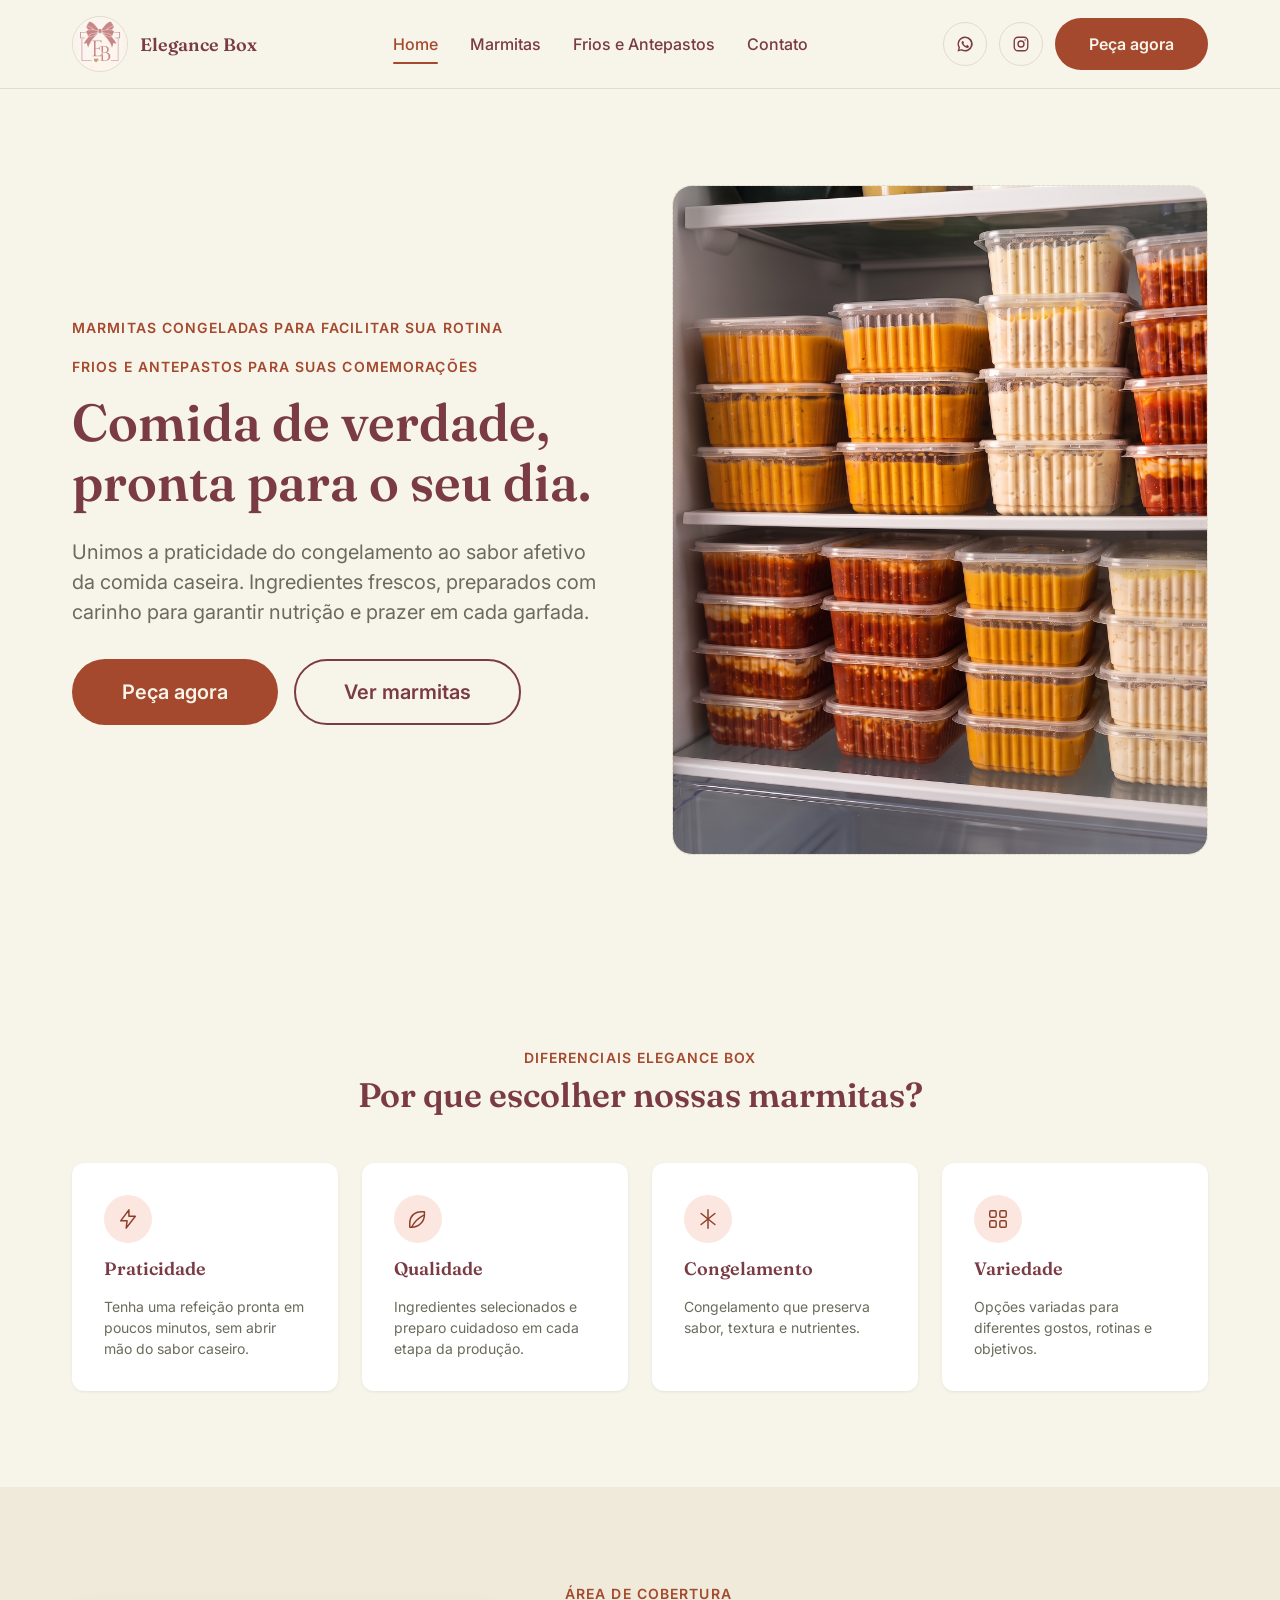
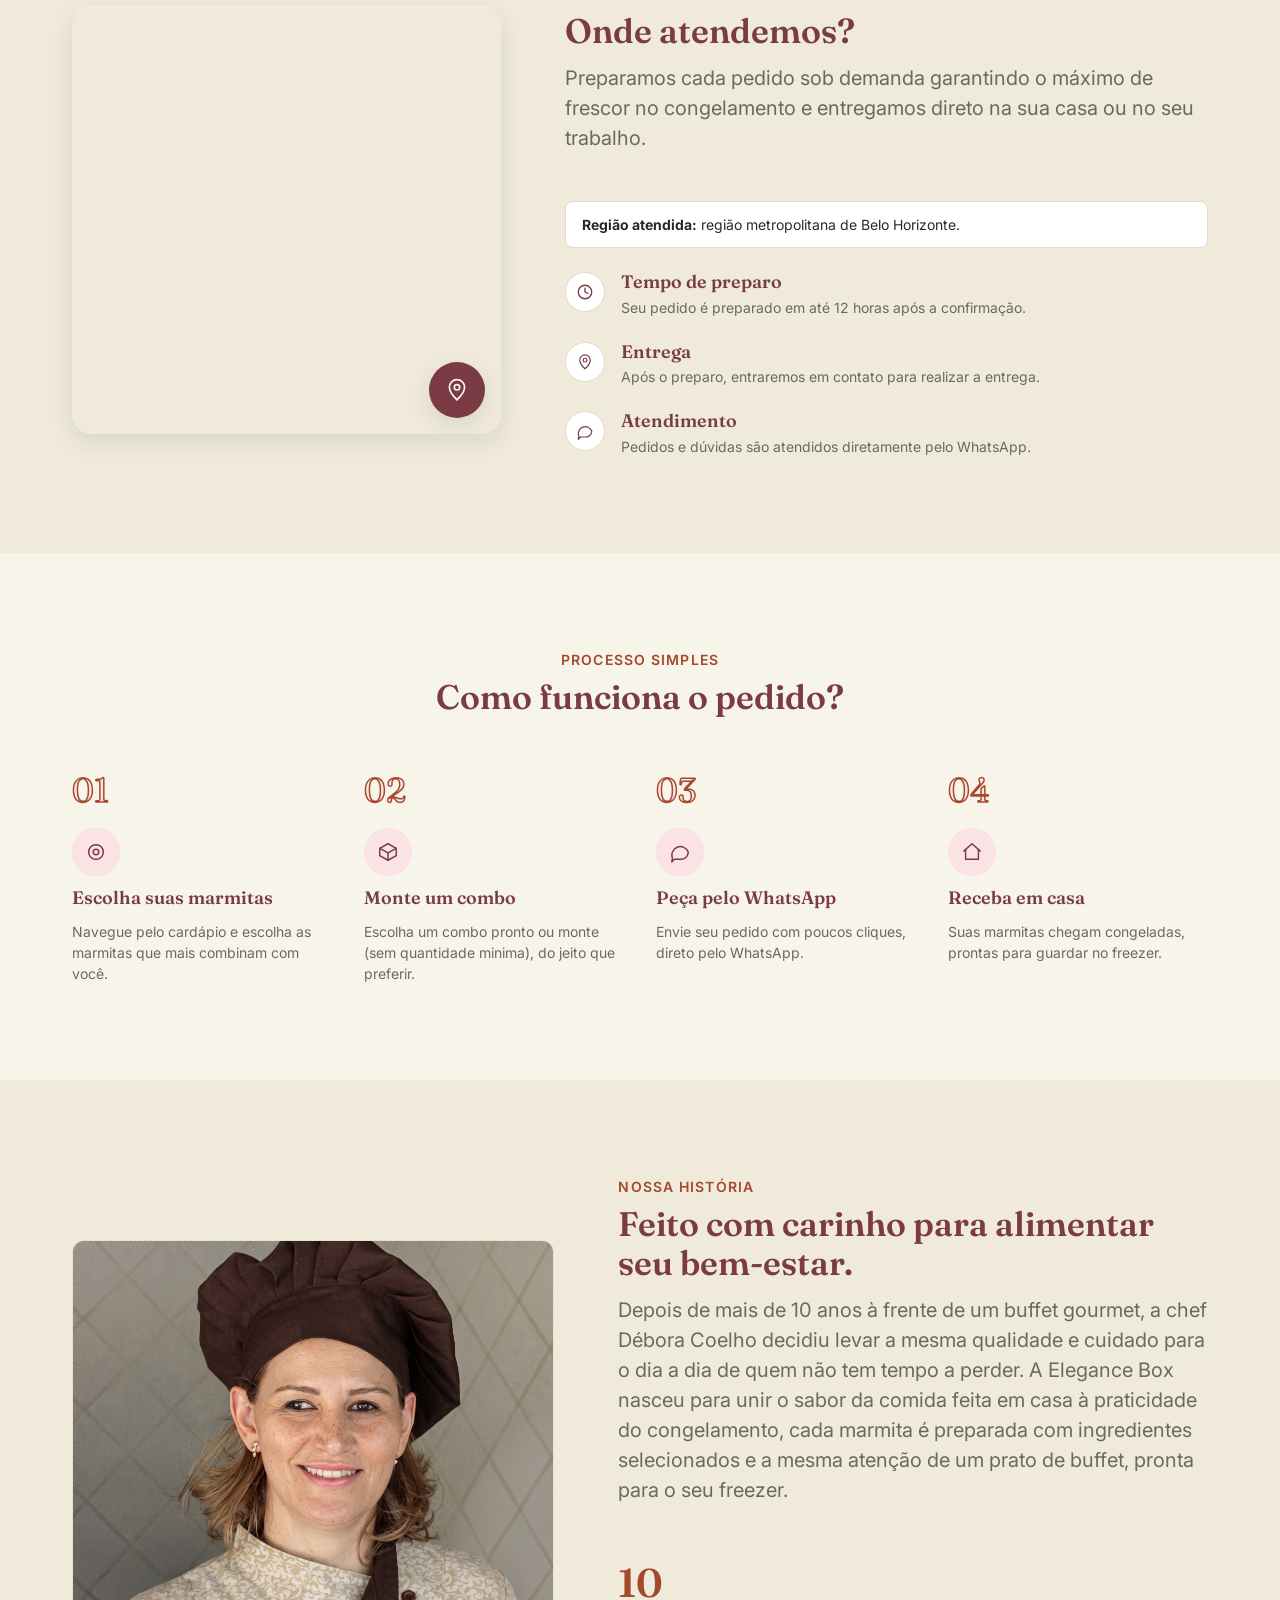
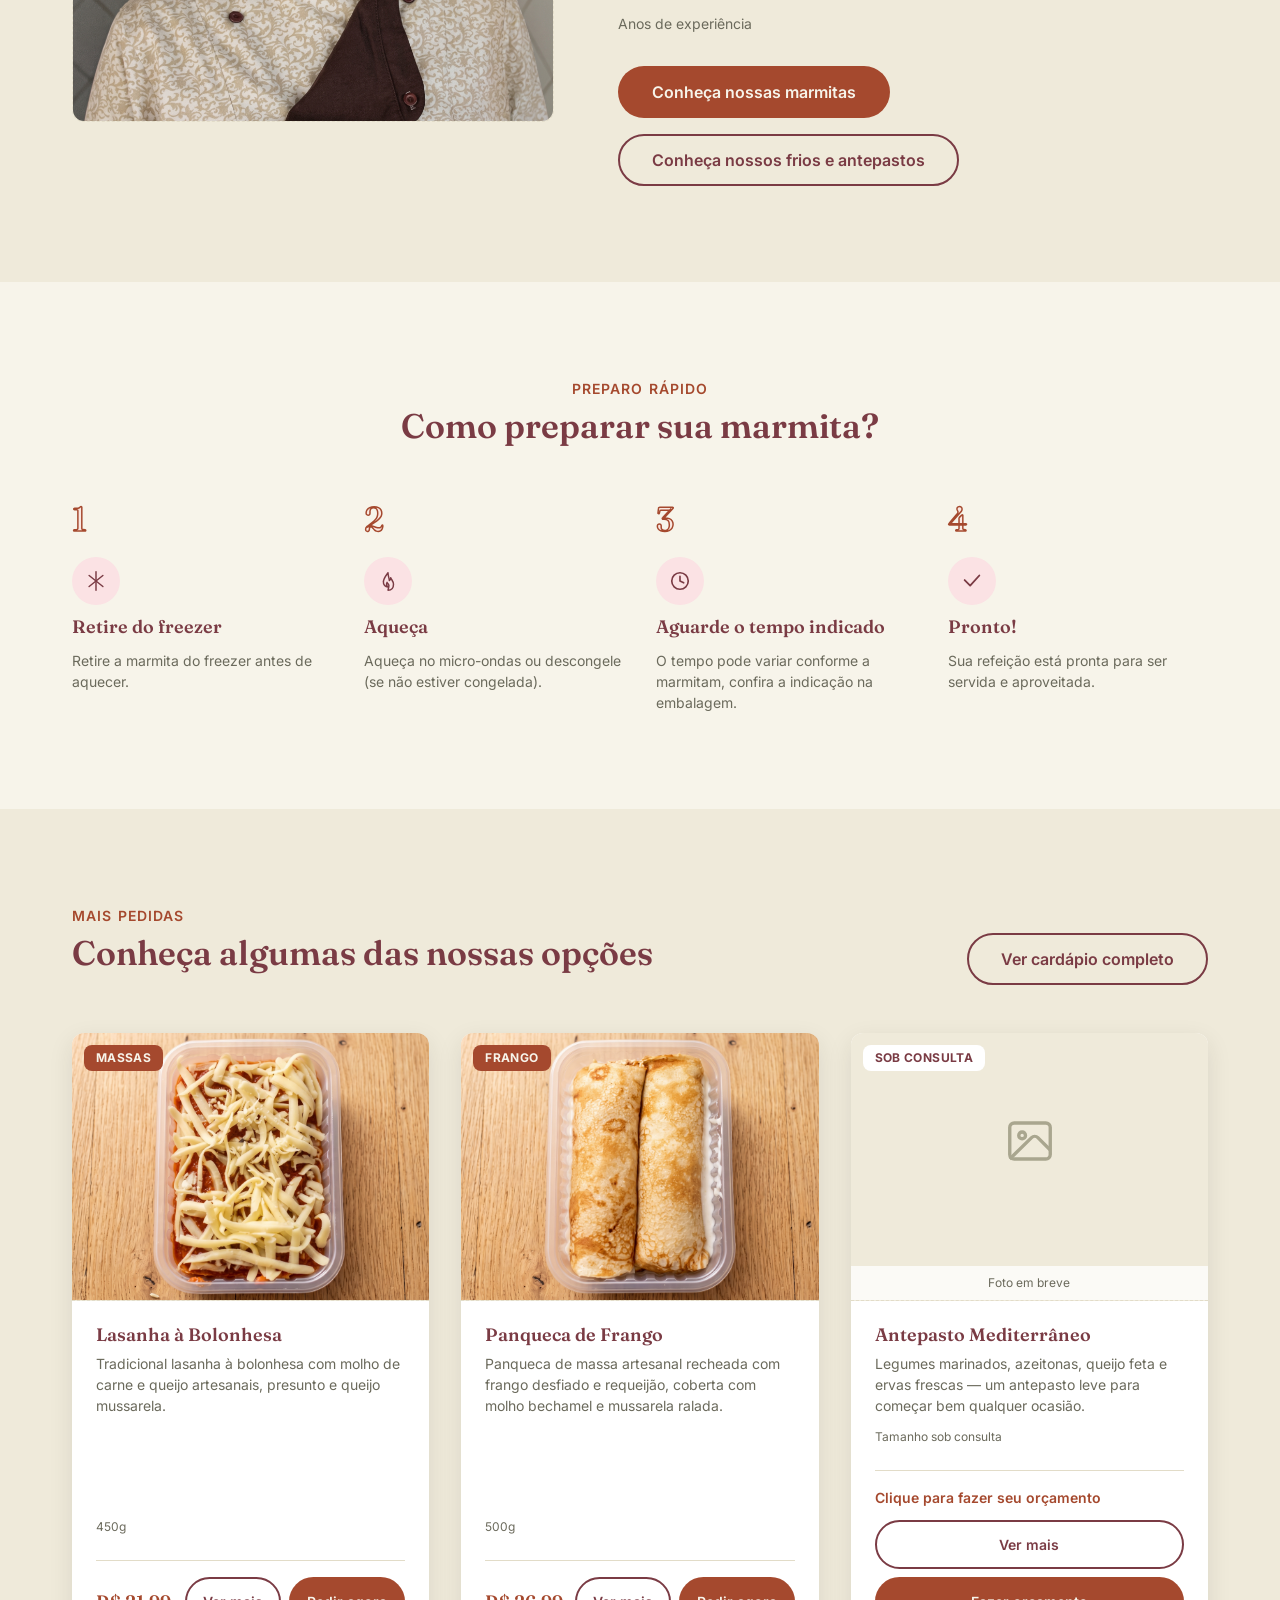
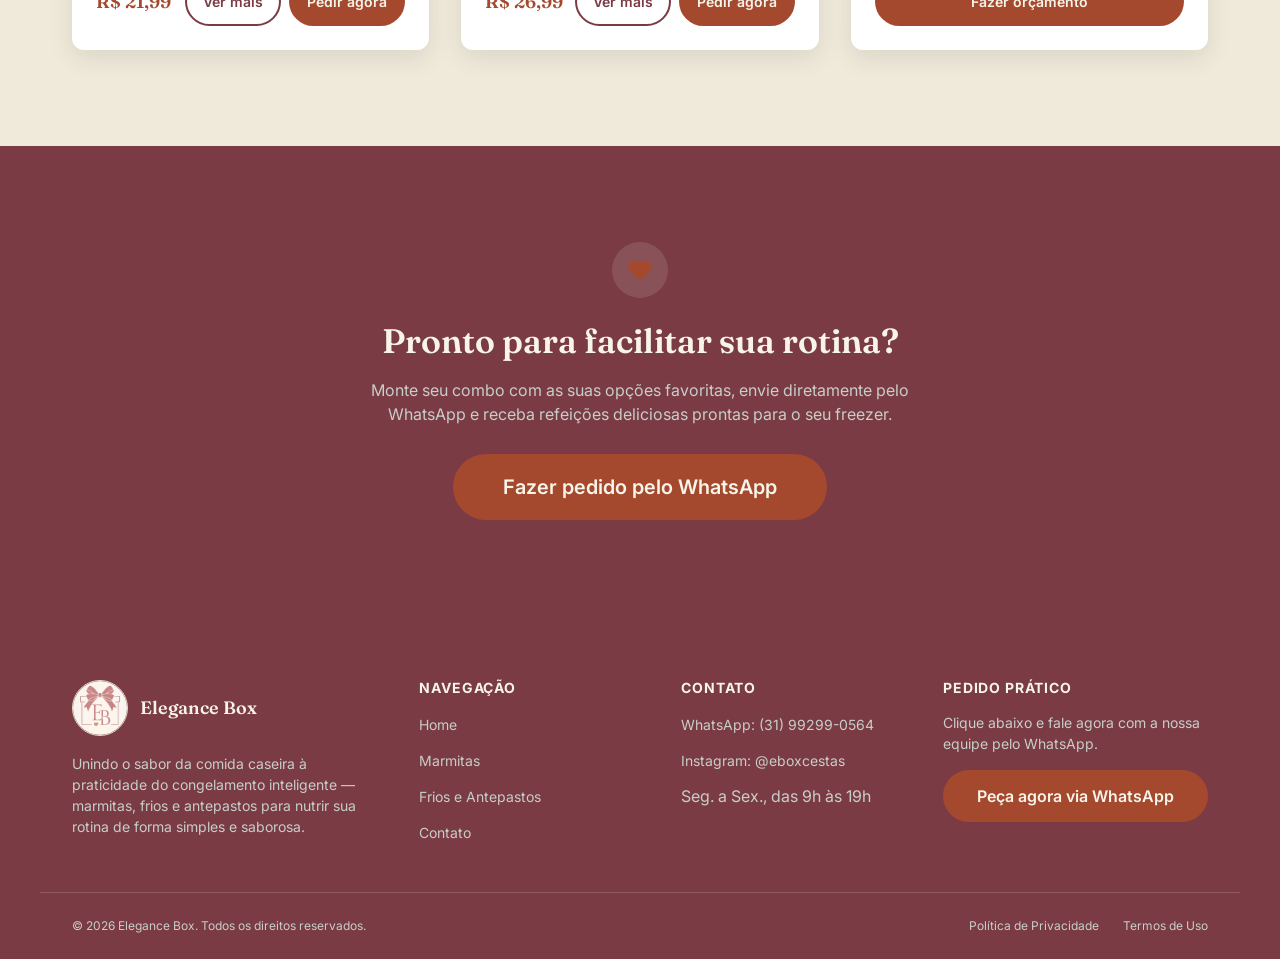
==== commit 4018011d: "Melhorias na logo" ====
--- a/index.html
+++ b/index.html
@@ -28,10 +28,8 @@
     content="Marmitas congeladas gourmet, prontas em minutos, além de frios e antepastos sob consulta. Monte seu combo e peça pelo WhatsApp." />
   <meta name="twitter:image" content="https://elegance-box.vercel.app/img/logo_completa.jpg" />
 
-  <!-- Ícone SVG embutido (quadrado rosa da marca
-         com o glifo da caixa), evita precisar de um arquivo favicon.ico à parte -->
-  <link rel="icon" type="image/svg+xml"
-    href="data:image/svg+xml,%3Csvg xmlns='http://www.w3.org/2000/svg' viewBox='0 0 24 24'%3E%3Crect width='24' height='24' rx='6' fill='%237A3B44'/%3E%3Cpath d='M5 8.5l7-4 7 4-7 4-7-4Z' fill='none' stroke='%23F7F4EA' stroke-width='1.6' stroke-linejoin='round'/%3E%3Cpath d='M5 8.5v7l7 4 7-4v-7' fill='none' stroke='%23F7F4EA' stroke-width='1.6' stroke-linejoin='round'/%3E%3C/svg%3E" />
+  <!-- Favicon: a logo real da marca. -->
+  <link rel="icon" type="image/svg+xml" href="img/logo-favicon.svg" />
 
   <!-- Fontes do projeto: Fraunces (títulos) + Inter (corpo/UI) — ver
          css/variables.css para a definição de --font-display/--font-body -->
@@ -66,14 +64,7 @@
     <div class="container site-header__inner">
       <!-- Marca: ícone + nome, sempre linkando para a Home -->
       <a href="index.html" class="logo">
-        <span class="logo__icon" aria-hidden="true">
-          <svg viewBox="0 0 24 24" fill="none" stroke="currentColor" stroke-width="1.8" stroke-linecap="round"
-            stroke-linejoin="round">
-            <path d="M3 8l9-5 9 5-9 5-9-5Z" />
-            <path d="M3 8v8l9 5 9-5V8" />
-            <path d="M12 13v8" />
-          </svg>
-        </span>
+        <span class="logo__icon" aria-hidden="true"><img src="img/logo.PNG" alt="" /></span>
         <span class="logo__text">Elegance Box</span>
       </a>
 
@@ -298,7 +289,7 @@
               </span>
               <div>
                 <h3 class="coverage__info-title">Entrega</h3>
-                <p class="coverage__info-text">Após o preparo, a entrega ocorre em até 6 horas na sua região.</p>
+                <p class="coverage__info-text">Após o preparo, entraremos em contato para realizar a entrega.</p>
               </div>
             </div>
 
@@ -559,14 +550,7 @@
       <!-- Bloco 1: marca -->
       <div class="footer-block">
         <a href="index.html" class="logo">
-          <span class="logo__icon" aria-hidden="true">
-            <svg viewBox="0 0 24 24" fill="none" stroke="currentColor" stroke-width="1.8" stroke-linecap="round"
-              stroke-linejoin="round">
-              <path d="M3 8l9-5 9 5-9 5-9-5Z" />
-              <path d="M3 8v8l9 5 9-5V8" />
-              <path d="M12 13v8" />
-            </svg>
-          </span>
+          <span class="logo__icon" aria-hidden="true"><img src="img/logo.PNG" alt="" /></span>
           <span class="logo__text">Elegance Box</span>
         </a>
         <p class="footer-block__description">
@@ -629,14 +613,7 @@
   <div class="mobile-menu" id="mobileMenu" aria-hidden="true">
     <div class="mobile-menu__header">
       <a href="index.html" class="logo">
-        <span class="logo__icon" aria-hidden="true">
-          <svg viewBox="0 0 24 24" fill="none" stroke="currentColor" stroke-width="1.8" stroke-linecap="round"
-            stroke-linejoin="round">
-            <path d="M3 8l9-5 9 5-9 5-9-5Z" />
-            <path d="M3 8v8l9 5 9-5V8" />
-            <path d="M12 13v8" />
-          </svg>
-        </span>
+        <span class="logo__icon" aria-hidden="true"><img src="img/logo.PNG" alt="" /></span>
         <span class="logo__text">Elegance Box</span>
       </a>
       <button type="button" class="icon-btn mobile-menu__close" id="mobileMenuClose" aria-label="Fechar menu">
--- a/css/global.css
+++ b/css/global.css
@@ -317,21 +317,24 @@
   flex-shrink: 0;
 }
 
-/* Ícone da marca: fundo circular com o glifo em creme. */
+/* Logo da marca. O PNG tem margem transparente em volta do círculo, então
+   o scale recorta essa sobra e faz o círculo preencher a caixa inteira. A
+   borda de 1px desenha o contorno do círculo, que senão some no fundo
+   creme do header. */
 .logo__icon {
   display: inline-flex;
-  align-items: center;
-  justify-content: center;
-  width: 44px;
-  height: 44px;
+  width: 56px;
+  height: 56px;
+  flex-shrink: 0;
+  overflow: hidden;
   border-radius: var(--radius-full);
-  background-color: var(--color-primary);
-  color: var(--color-bg);
-  flex-shrink: 0;
-}
-.logo__icon svg {
-  width: 20px;
-  height: 20px;
+  border: 1px solid var(--color-border);
+}
+.logo__icon img {
+  width: 100%;
+  height: 100%;
+  object-fit: contain;
+  transform: scale(1.82);
 }
 
 .logo__text {
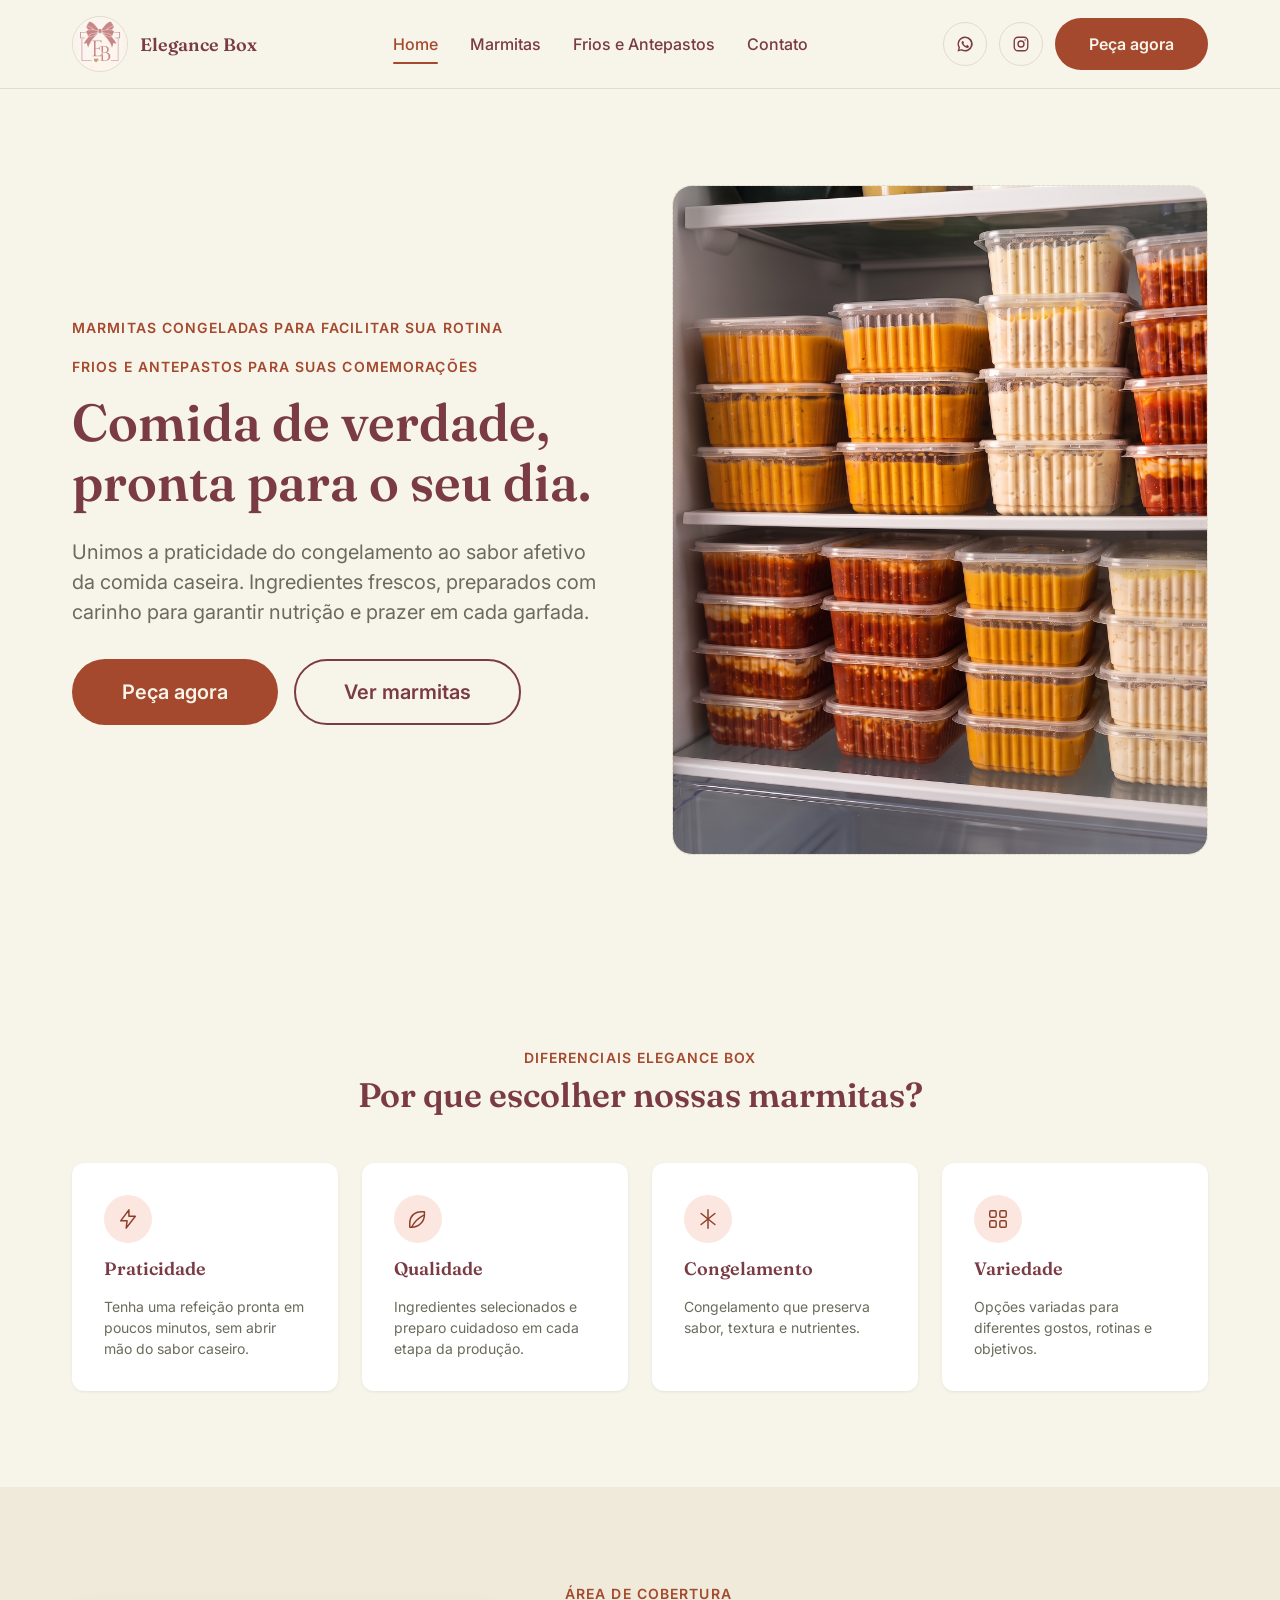
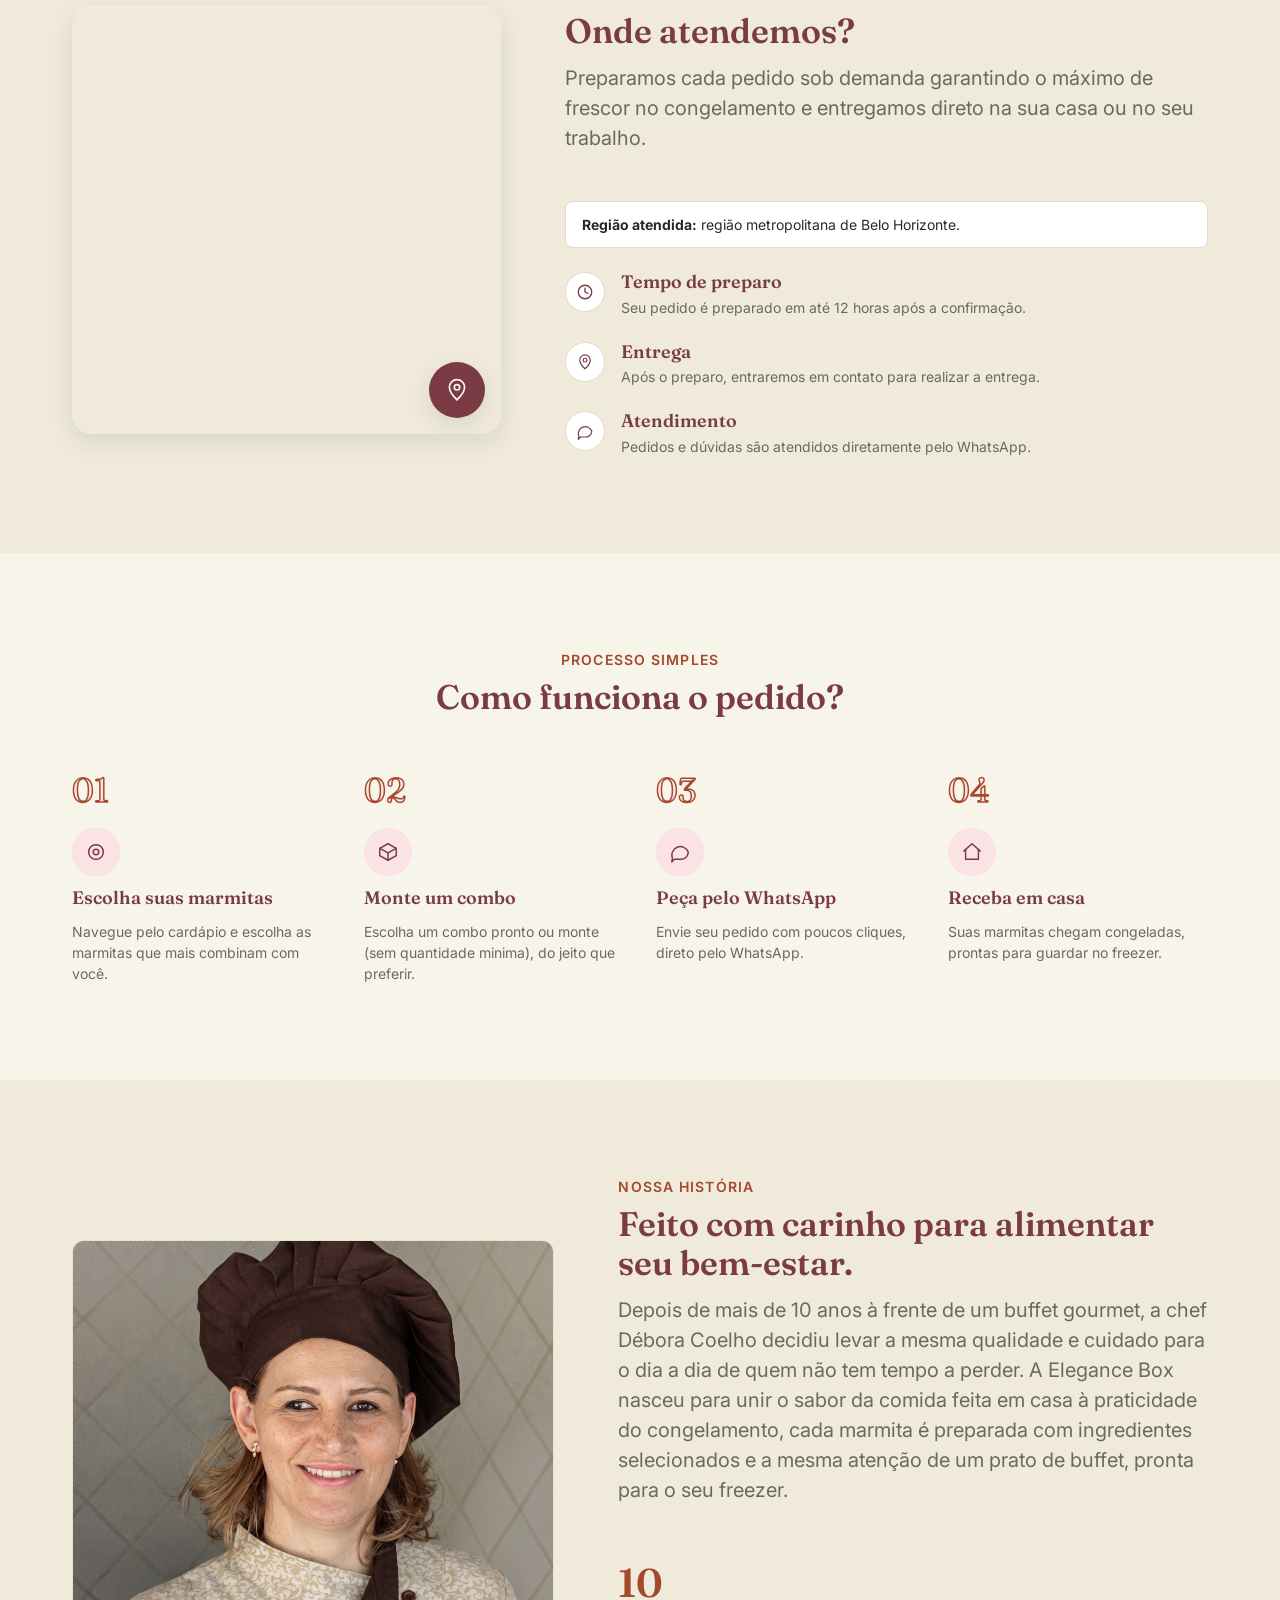
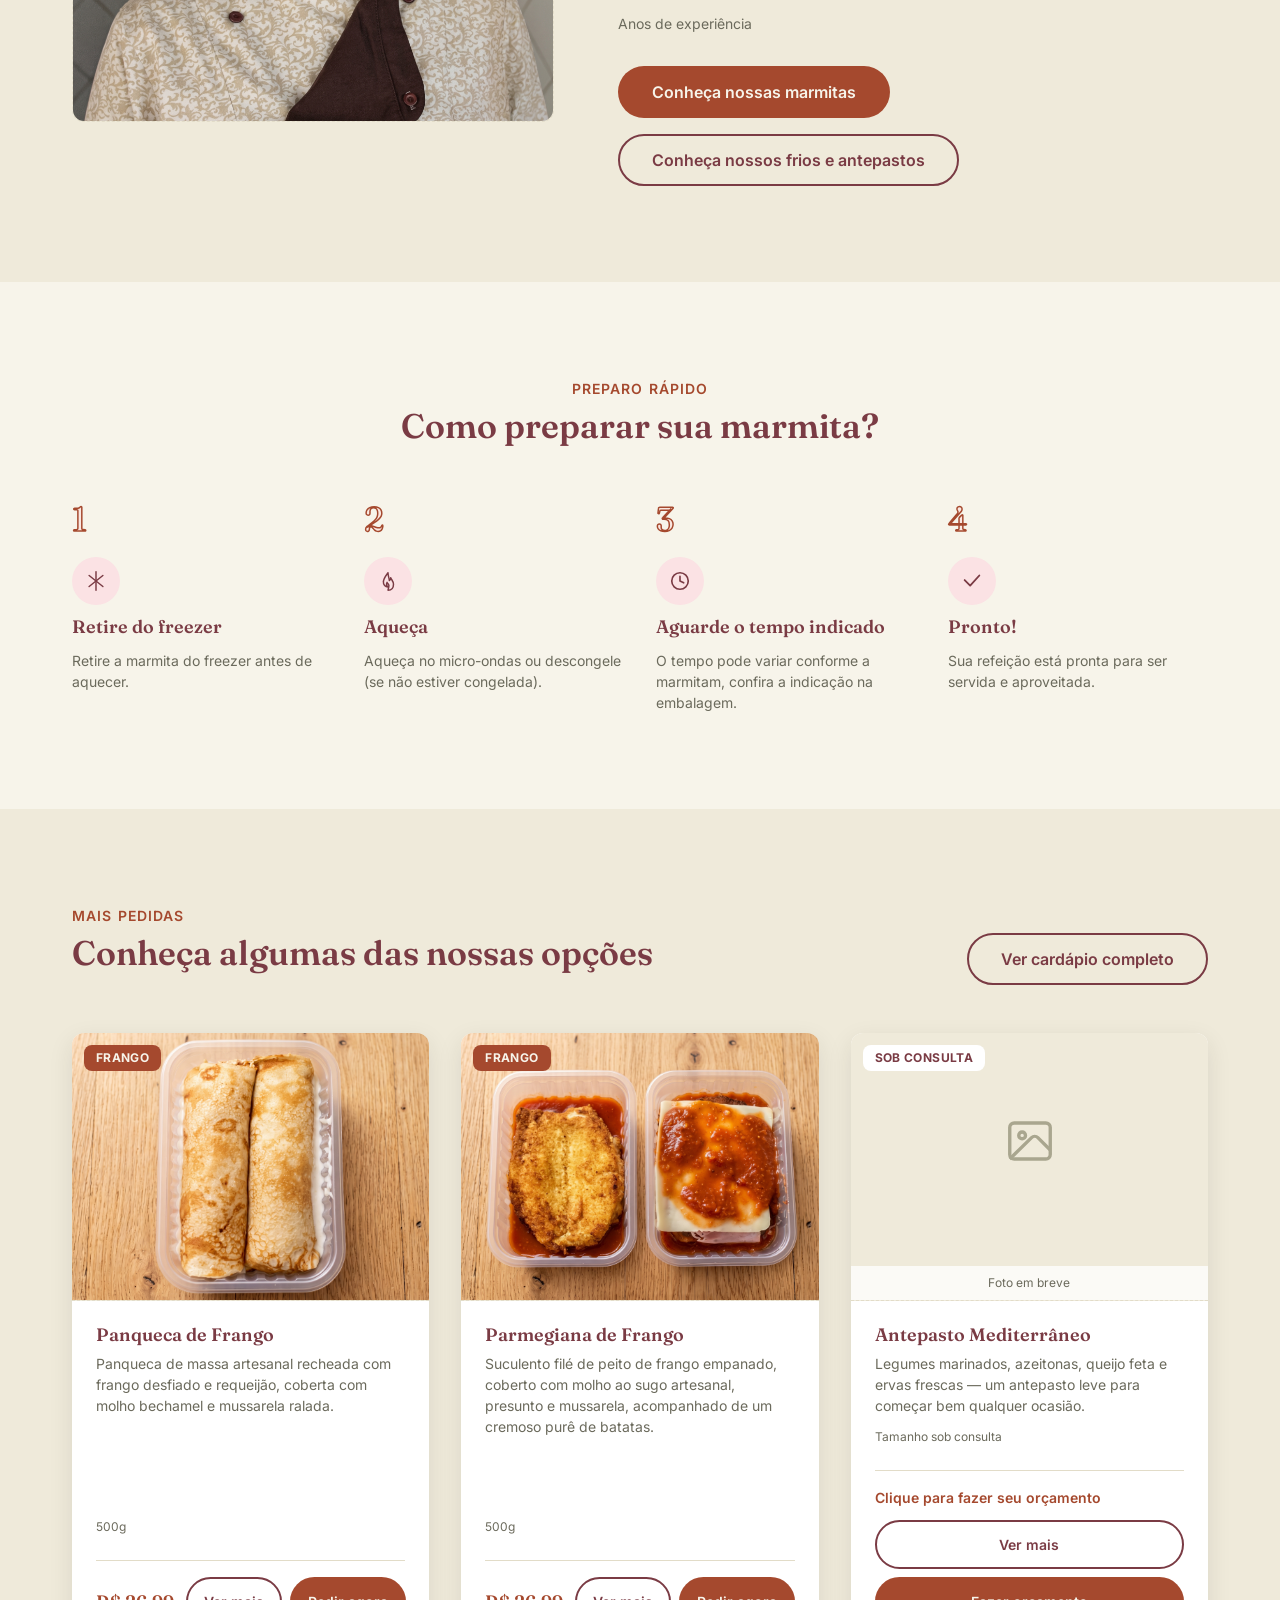
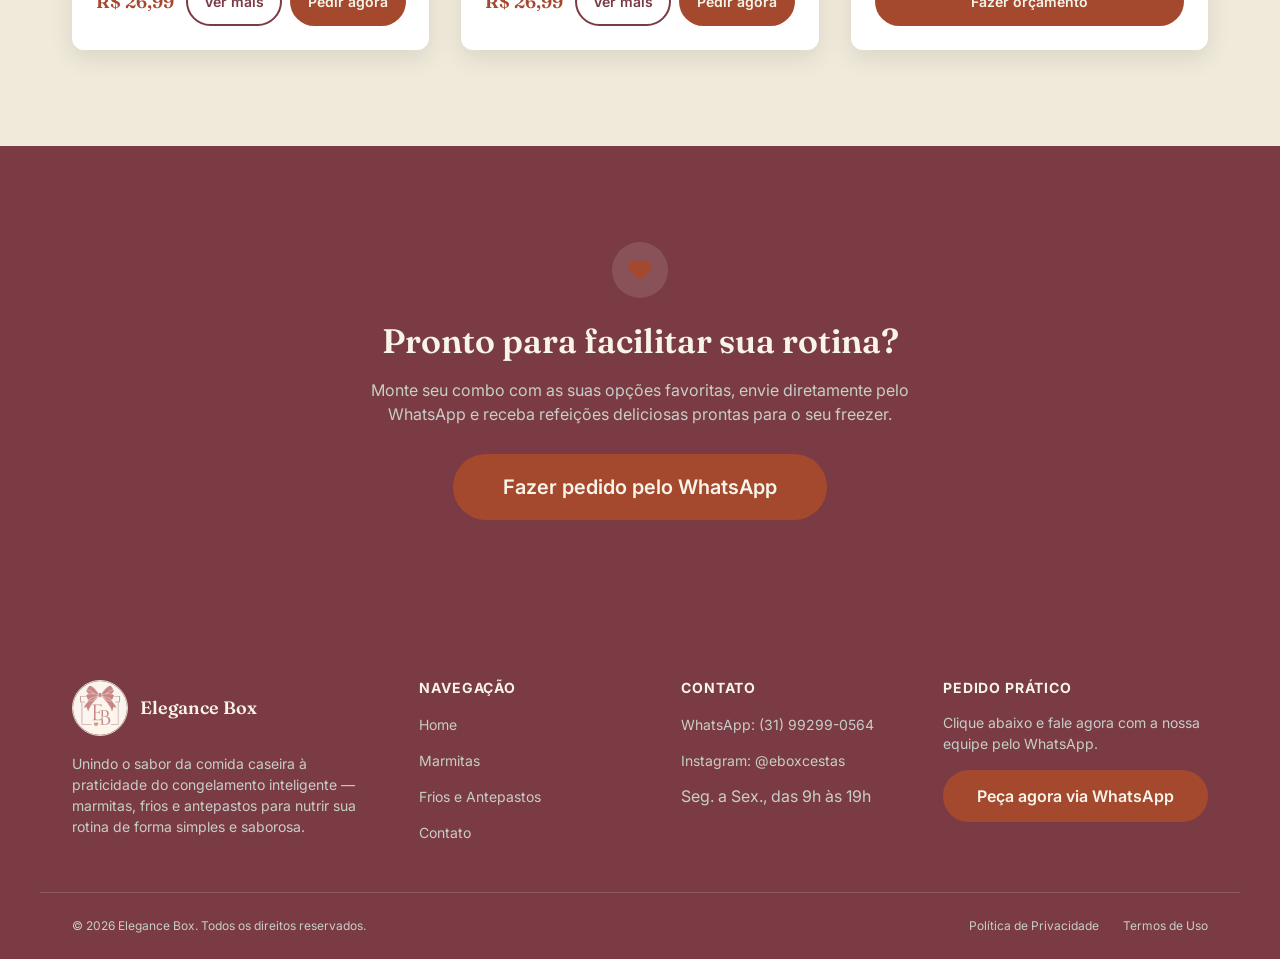
==== commit fc823b14: "Mudança logo" ====
--- a/index.html
+++ b/index.html
@@ -18,7 +18,7 @@
   <meta property="og:url" content="https://elegance-box.vercel.app/" />
   <meta property="og:title" content="Elegance Box | Marmitas, Frios e Antepastos" />
   <meta property="og:description"
-    content="Marmitas congeladas gourmet, prontas em minutos, além de frios e antepastos sob consulta. Monte seu combo e peça pelo WhatsApp." />
+    content="Marmitas congeladas, prontas em minutos, além de frios e antepastos sob consulta. Monte seu combo e peça pelo WhatsApp." />
   <meta property="og:image" content="https://elegance-box.vercel.app/img/logo_completa.jpg" />
   <meta property="og:image:width" content="2172" />
   <meta property="og:image:height" content="1952" />
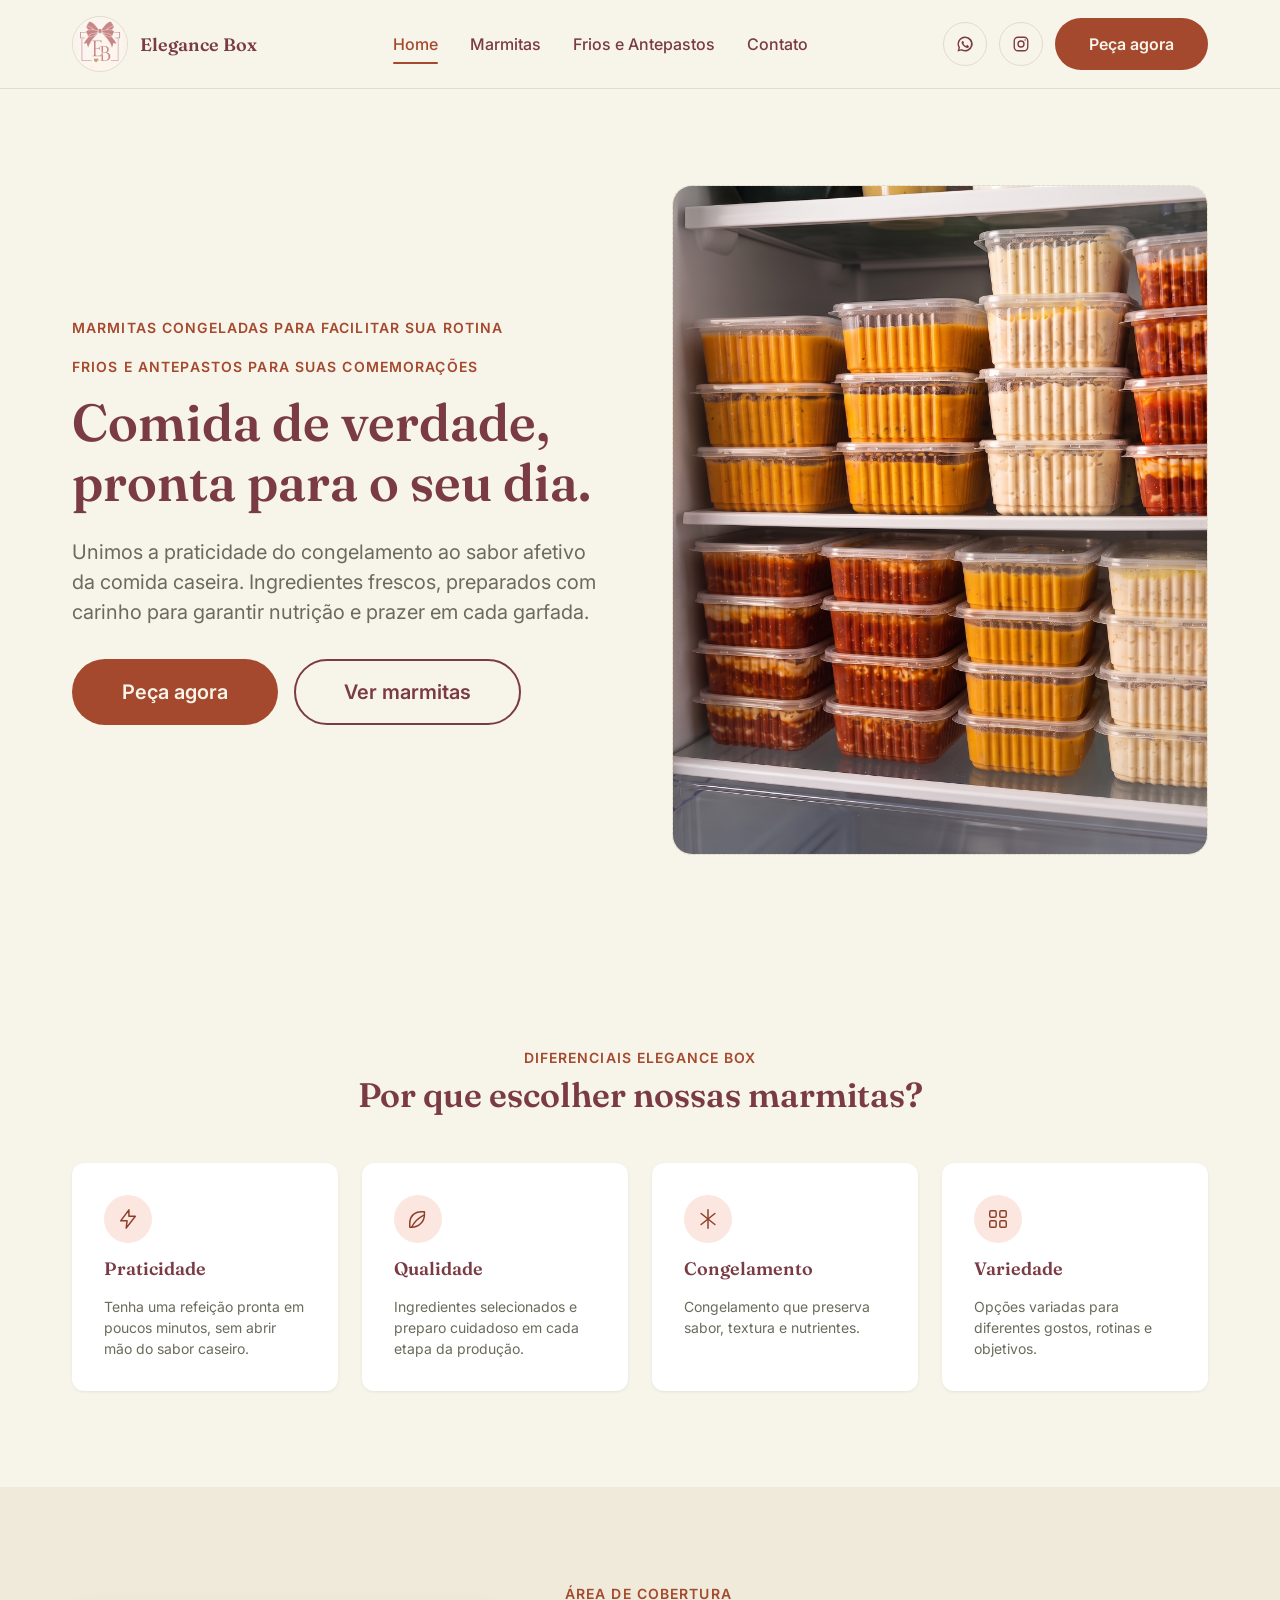
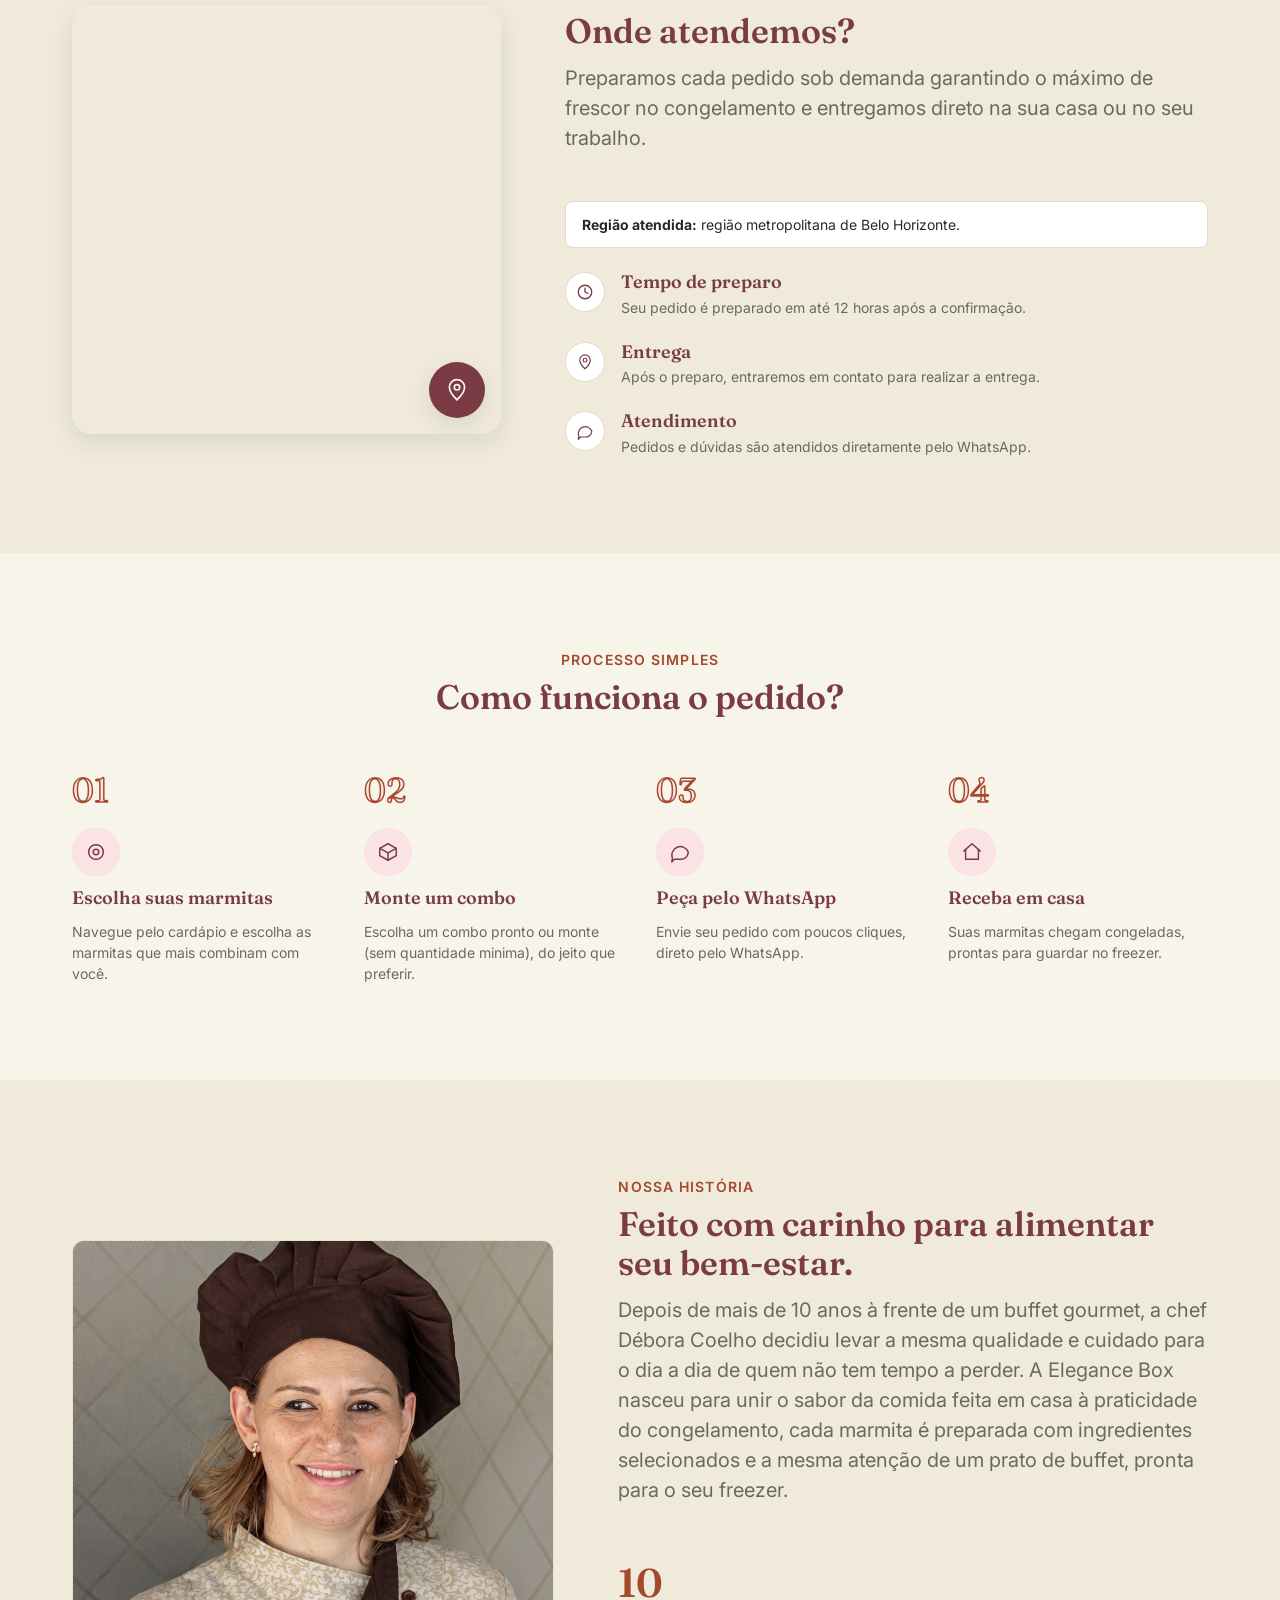
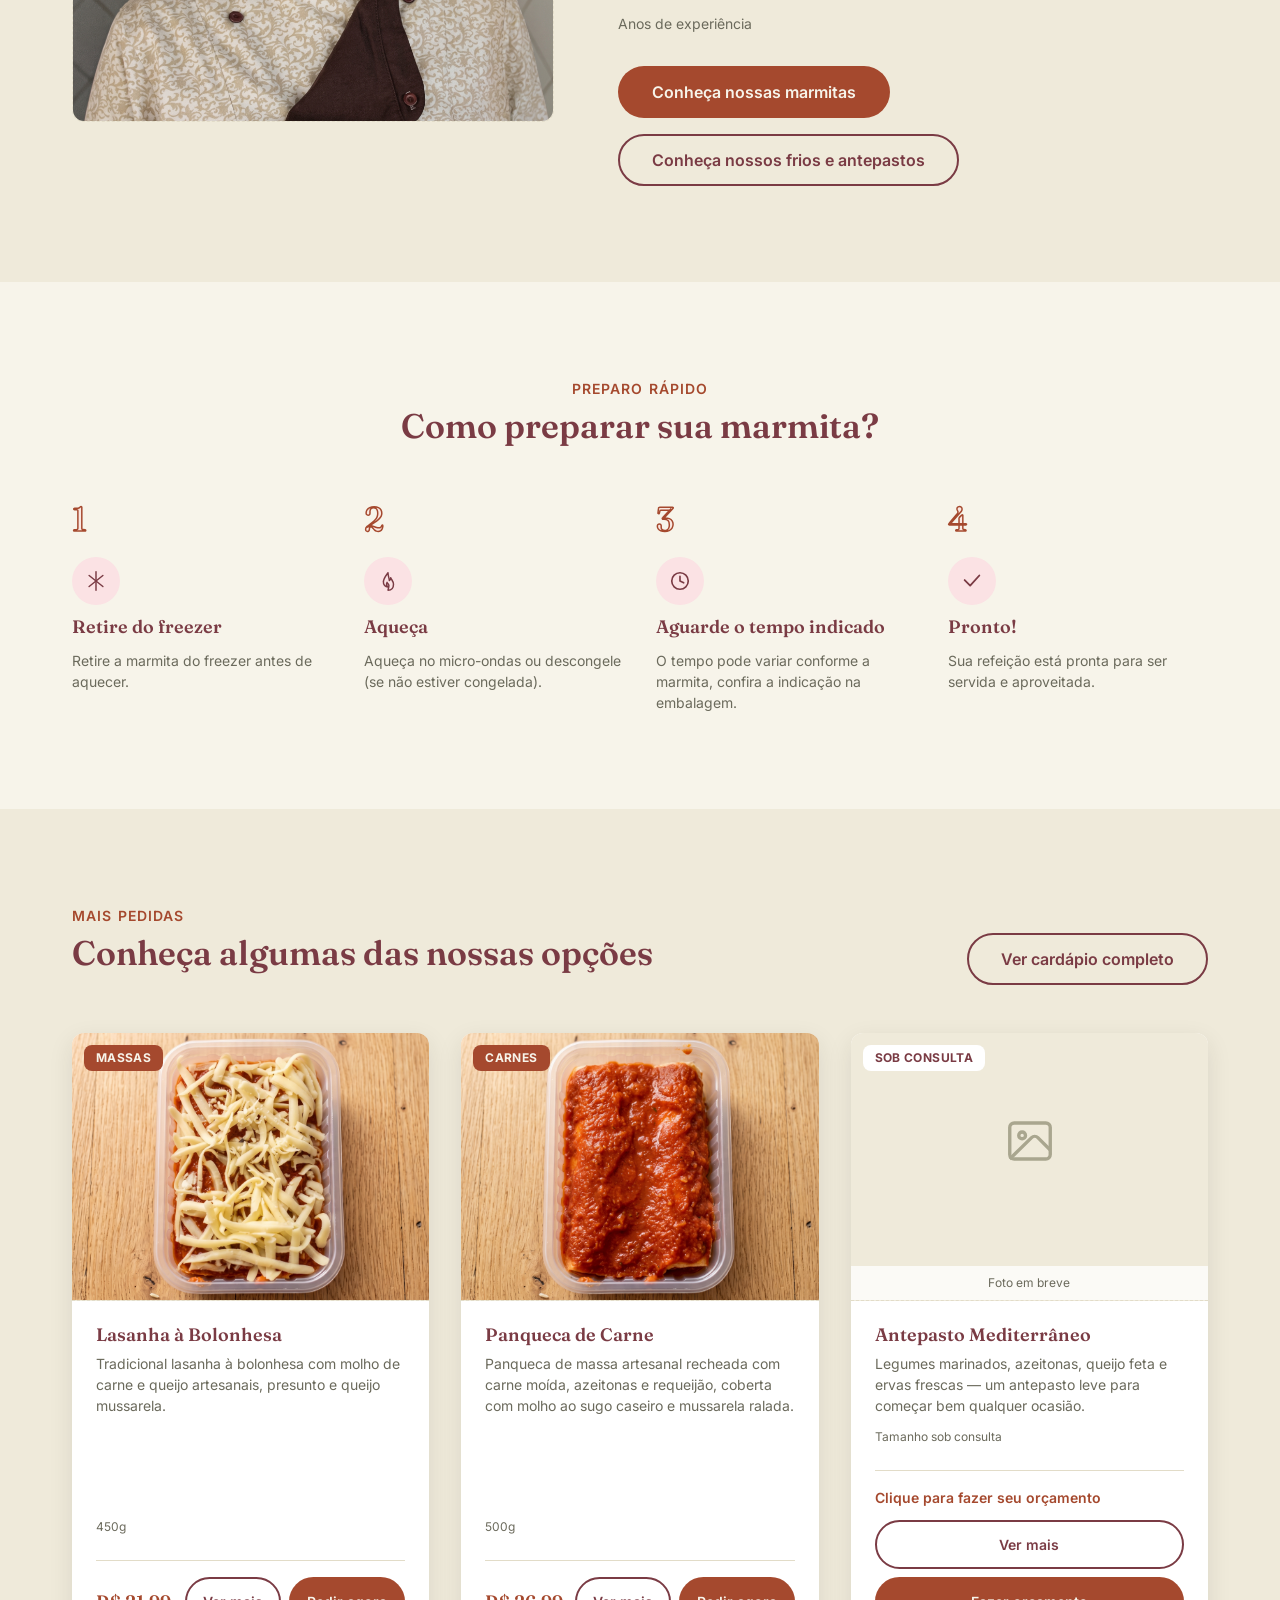
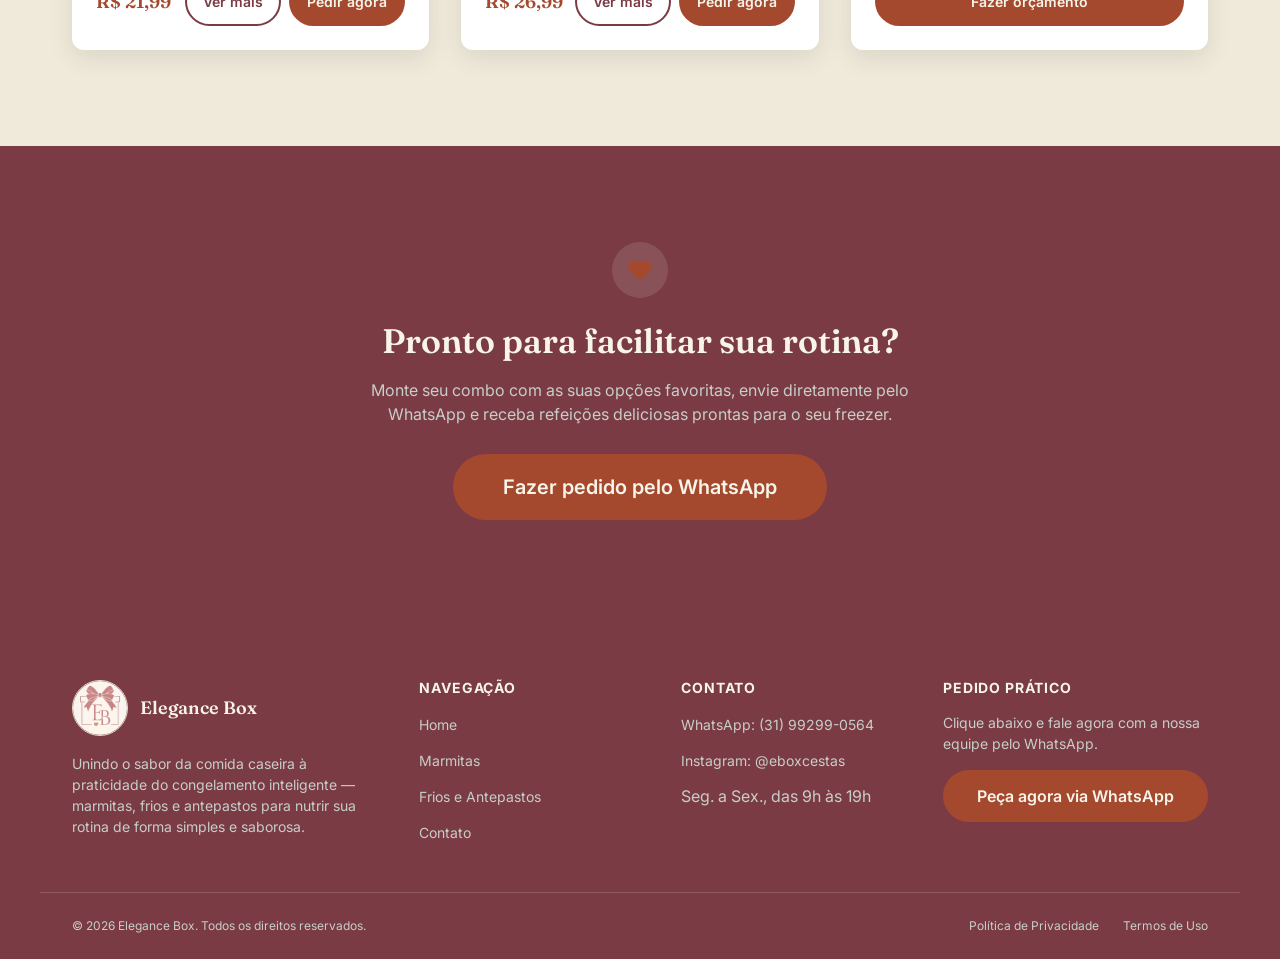
==== commit 696d6da6: "Foto atualizada" ====
--- a/index.html
+++ b/index.html
@@ -473,7 +473,7 @@
               </svg>
             </span>
             <h3 class="step-card__title">Aguarde o tempo indicado</h3>
-            <p class="step-card__text">O tempo pode variar conforme a marmitam, confira a indicação na embalagem.</p>
+            <p class="step-card__text">O tempo pode variar conforme a marmita, confira a indicação na embalagem.</p>
           </article>
 
           <article class="step-card">
